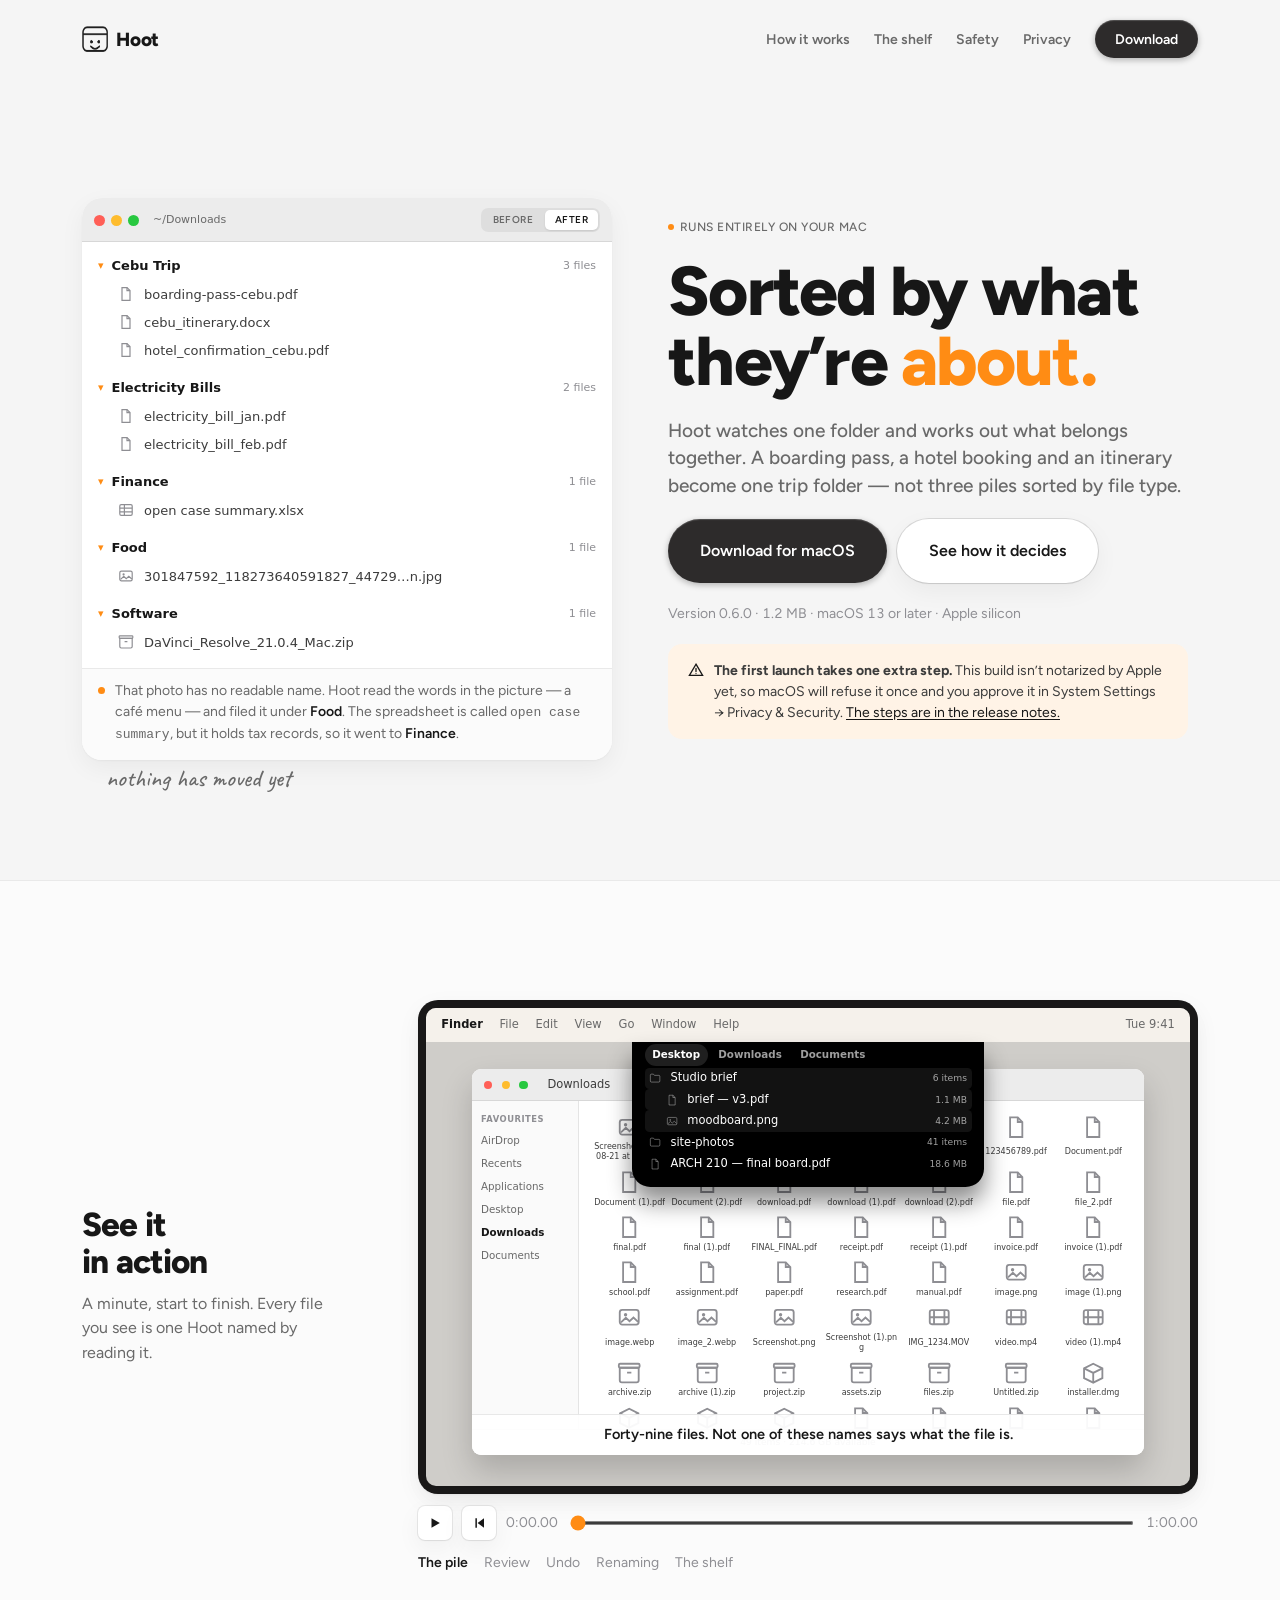
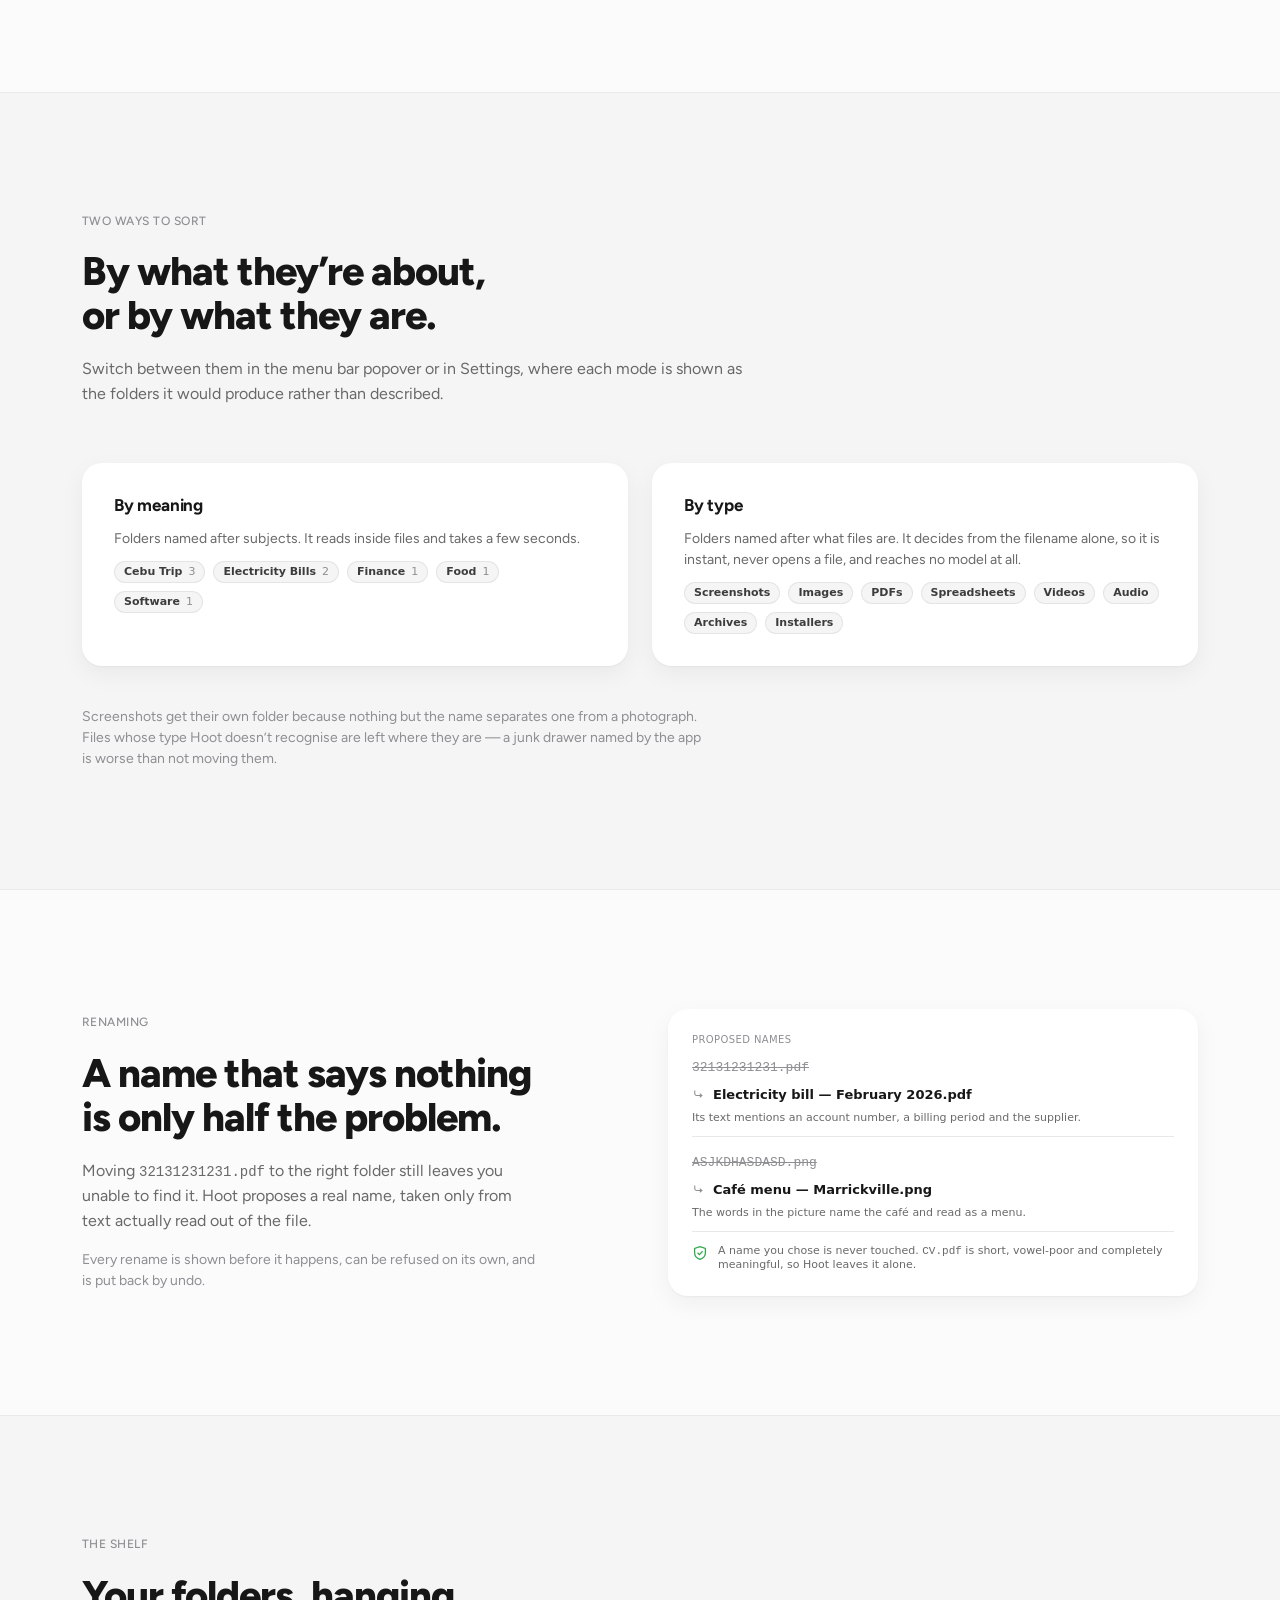
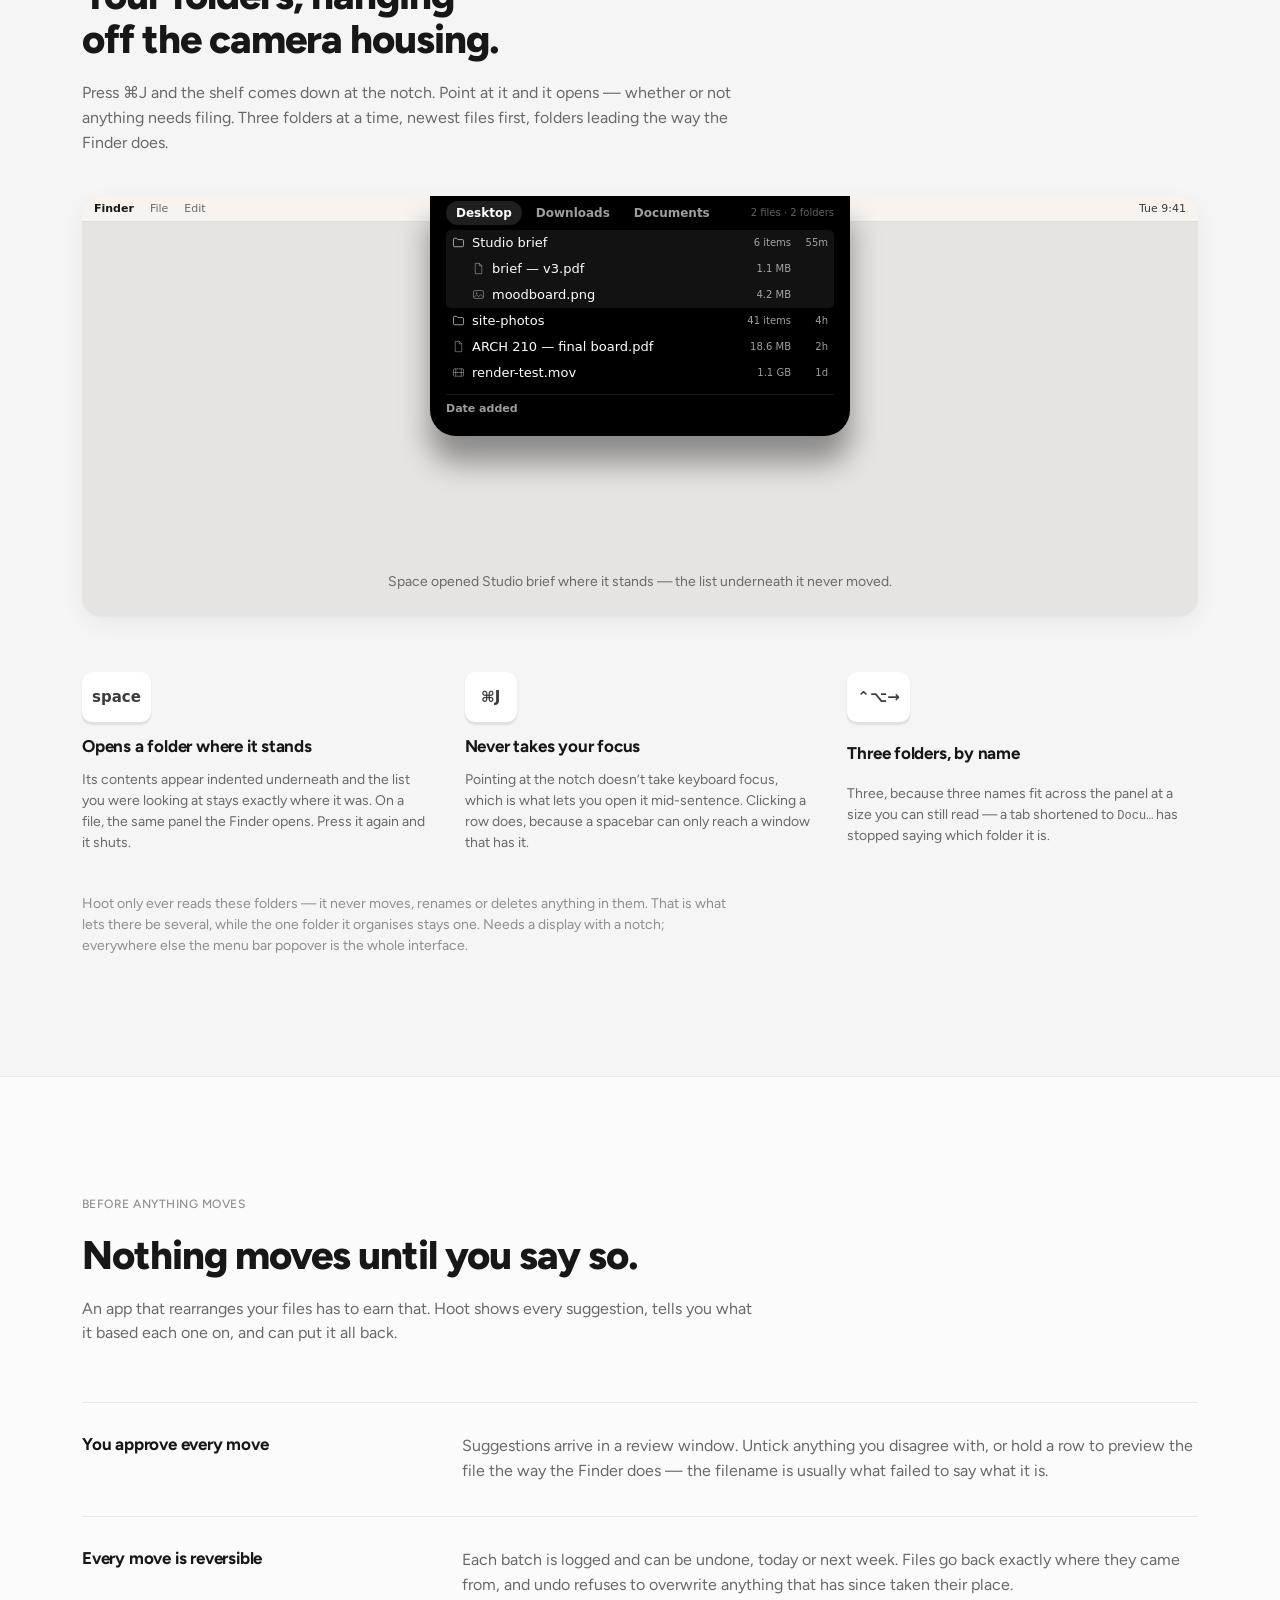
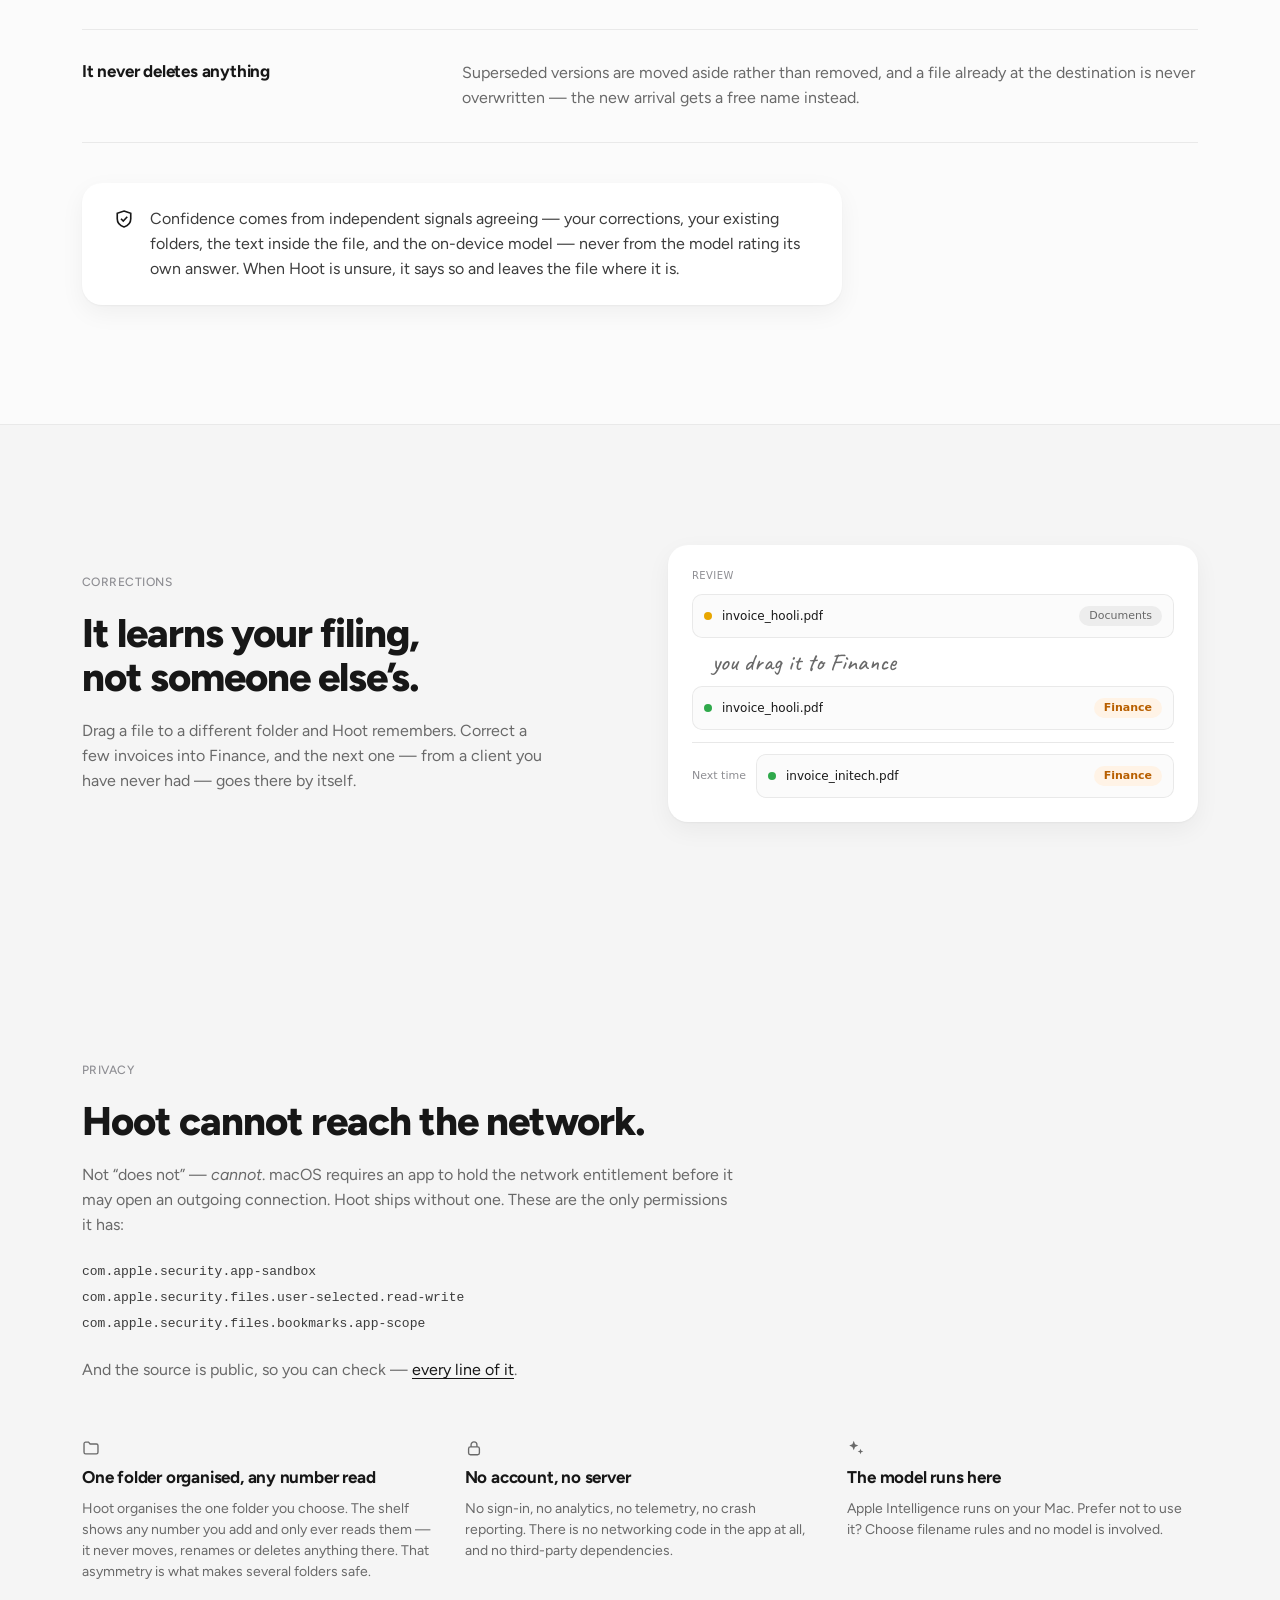
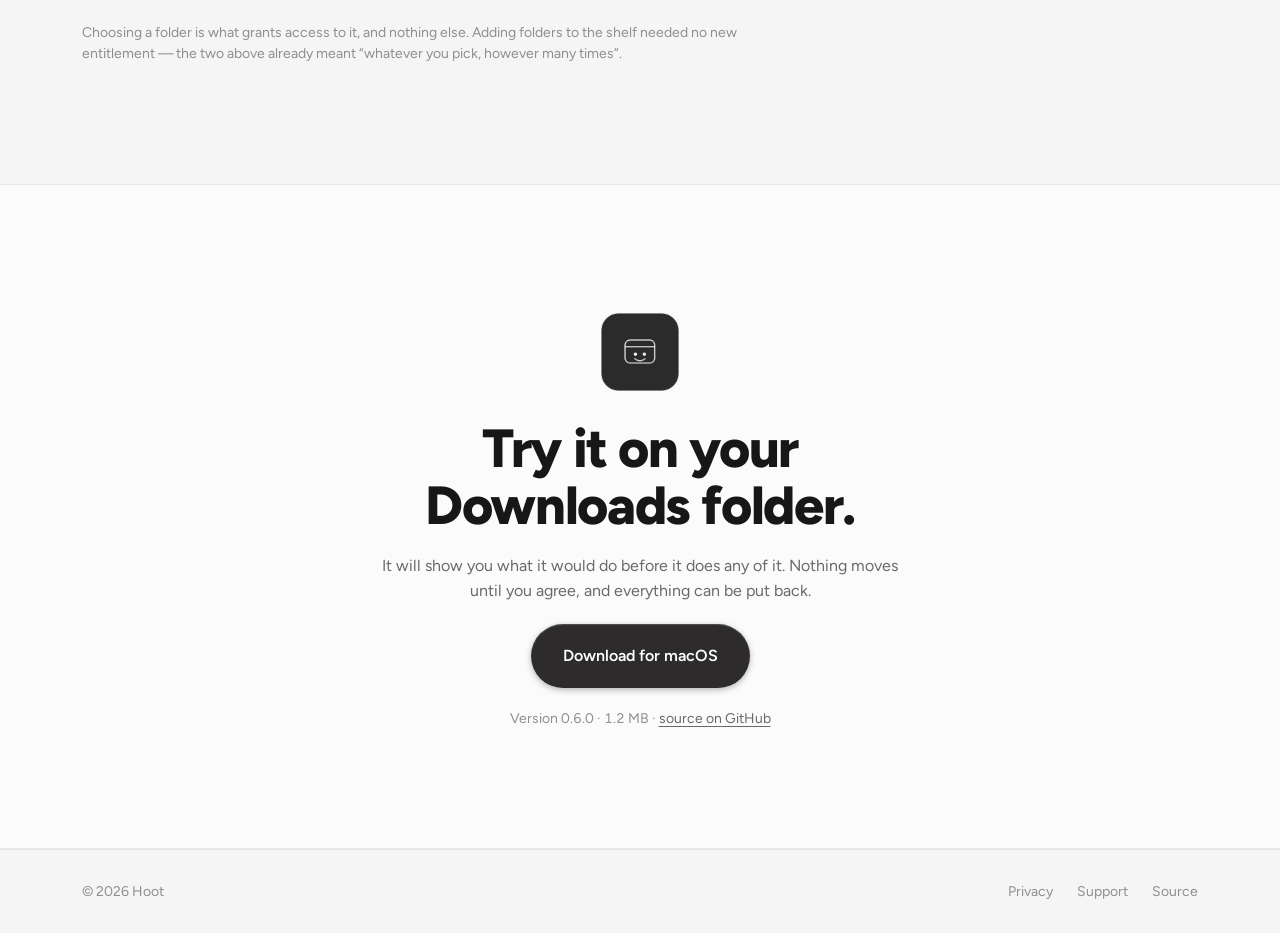
==== Website/public/index.html @ 294e31f8 "Build the minute rather than leaving a hole where it goes "See it in action" was the one section of " ====
<!DOCTYPE html>
<html lang="en">
<head>
<meta charset="utf-8">
<meta name="viewport" content="width=device-width, initial-scale=1">
<title>Hoot — files sorted by what they're about</title>
<meta name="description" content="Hoot watches one folder on your Mac and works out what files are about, then proposes where they belong. Nothing moves until you approve it. Runs entirely on your Mac and cannot reach the network.">
<meta name="color-scheme" content="light">
<link rel="icon" href="assets/AppIcon-256.png">
<link rel="preconnect" href="https://fonts.googleapis.com">
<link rel="preconnect" href="https://fonts.gstatic.com" crossorigin>
<link rel="stylesheet" href="https://fonts.googleapis.com/css2?family=Figtree:ital,wght@0,300..900;1,300..900&family=Caveat:wght@400..700&display=swap">
<link rel="stylesheet" href="styles.css">
</head>
<body>

<!-- Glyphs, once. The app draws these as SF Symbols; here they are the same
     shapes as paths, so the page still needs nothing from the network but its
     typefaces. -->
<svg width="0" height="0" style="position:absolute" aria-hidden="true" focusable="false"><defs>
  <symbol id="i-doc" viewBox="0 0 16 16"><path fill="none" stroke="currentColor" stroke-width="1.2" d="M4 1.6h5l3 3v9.8H4z"/><path fill="none" stroke="currentColor" stroke-width="1.2" d="M9 1.6v3h3"/></symbol>
  <symbol id="i-photo" viewBox="0 0 16 16"><rect x="1.8" y="3.2" width="12.4" height="9.6" rx="1.6" fill="none" stroke="currentColor" stroke-width="1.2"/><circle cx="5.6" cy="6.4" r="1.1" fill="currentColor"/><path fill="none" stroke="currentColor" stroke-width="1.2" d="m2.6 11.4 3.2-3 2.4 2.2 2.6-2.4 3 2.8"/></symbol>
  <symbol id="i-folder" viewBox="0 0 16 16"><path fill="none" stroke="currentColor" stroke-width="1.2" d="M1.8 4.2a1.4 1.4 0 0 1 1.4-1.4h2.6l1.4 1.6h5.6a1.4 1.4 0 0 1 1.4 1.4v6a1.4 1.4 0 0 1-1.4 1.4H3.2a1.4 1.4 0 0 1-1.4-1.4z"/></symbol>
  <symbol id="i-film" viewBox="0 0 16 16"><rect x="1.8" y="3.4" width="12.4" height="9.2" rx="1.4" fill="none" stroke="currentColor" stroke-width="1.2"/><path fill="none" stroke="currentColor" stroke-width="1.2" d="M4.6 3.4v9.2M11.4 3.4v9.2M1.8 8h12.4"/></symbol>
  <symbol id="i-archive" viewBox="0 0 16 16"><path fill="none" stroke="currentColor" stroke-width="1.2" d="M1.8 4.4h12.4v8.2a1.4 1.4 0 0 1-1.4 1.4H3.2a1.4 1.4 0 0 1-1.4-1.4z"/><rect x="1.2" y="1.8" width="13.6" height="2.6" rx=".8" fill="none" stroke="currentColor" stroke-width="1.2"/><path fill="none" stroke="currentColor" stroke-width="1.2" d="M6.6 7.6h2.8"/></symbol>
  <symbol id="i-box" viewBox="0 0 16 16"><path fill="none" stroke="currentColor" stroke-width="1.2" d="m8 1.8 6 3v6.4l-6 3-6-3V4.8z"/><path fill="none" stroke="currentColor" stroke-width="1.2" d="M2 4.8l6 3 6-3M8 7.8v6.4"/></symbol>
  <symbol id="i-sheet" viewBox="0 0 16 16"><rect x="1.8" y="2.6" width="12.4" height="10.8" rx="1.4" fill="none" stroke="currentColor" stroke-width="1.2"/><path fill="none" stroke="currentColor" stroke-width="1.2" d="M1.8 6.2h12.4M1.8 9.8h12.4M6.4 2.6v10.8"/></symbol>
  <symbol id="i-sparkles" viewBox="0 0 16 16"><path fill="currentColor" d="m6 1.6 1.1 3L10 5.8 7.1 7 6 10 4.8 7 2 5.8 4.8 4.6zM12 8.6l.7 1.8 1.8.7-1.8.7-.7 1.8-.7-1.8-1.8-.7 1.8-.7z"/></symbol>
  <symbol id="i-lock" viewBox="0 0 16 16"><rect x="3.2" y="7" width="9.6" height="7" rx="1.6" fill="none" stroke="currentColor" stroke-width="1.2"/><path fill="none" stroke="currentColor" stroke-width="1.2" d="M5.4 7V5.2a2.6 2.6 0 0 1 5.2 0V7"/></symbol>
  <symbol id="i-shield" viewBox="0 0 16 16"><path fill="none" stroke="currentColor" stroke-width="1.3" d="M8 1.6 13.4 3.4v4.4c0 3.2-2.2 5.6-5.4 6.6-3.2-1-5.4-3.4-5.4-6.6V3.4z"/><path fill="none" stroke="currentColor" stroke-width="1.3" d="m5.6 7.8 1.8 1.8 3.2-3.4"/></symbol>
  <symbol id="i-warn" viewBox="0 0 16 16"><path fill="none" stroke="currentColor" stroke-width="1.3" d="M8 2.2 14.6 13.4H1.4z"/><path fill="none" stroke="currentColor" stroke-width="1.3" stroke-linecap="round" d="M8 6.4v3.2M8 11.6h.01"/></symbol>
  <symbol id="i-turn" viewBox="0 0 16 16"><path fill="none" stroke="currentColor" stroke-width="1.3" d="M3.4 3v4.2a2 2 0 0 0 2 2h6.4"/><path fill="none" stroke="currentColor" stroke-width="1.3" d="m9.6 7 2.6 2.2-2.6 2.2"/></symbol>
</defs></svg>

<header class="nav wrap">
  <a class="wordmark" href="#top" aria-label="Hoot, home">
    <img src="assets/HootMark-Black.png" alt="" width="26" height="26">
    <span>Hoot</span>
  </a>
  <nav class="nav-links">
    <a href="#how">How it works</a>
    <a href="#notch">The shelf</a>
    <a href="#safety">Safety</a>
    <a href="#privacy">Privacy</a>
    <a class="pill pill-sm" href="https://github.com/codeficklefish/Hoot/releases/latest/download/Hoot.dmg">Download</a>
  </nav>
</header>

<main id="top">

  <!-- ---------- hero ---------- -->
  <section>
    <div class="wrap hero">
      <figure class="demo">
        <div class="demo-frame">
          <div class="demo-bar">
            <div class="lights" aria-hidden="true"><i></i><i></i><i></i></div>
            <span class="demo-path">~/Downloads</span>
            <div class="seg" role="group" aria-label="Before or after Hoot">
              <button type="button" data-view="before" aria-pressed="false">Before</button>
              <button type="button" data-view="after" aria-pressed="true">After</button>
            </div>
          </div>

          <div class="listing" id="listing" data-view="after">
            <div class="state-after">
              <div class="group">
                <div class="group-head"><span class="tri" aria-hidden="true">▾</span><span class="gname">Cebu Trip</span><span class="count">3 files</span></div>
                <div class="row"><span class="kind"><svg><use href="#i-doc"></use></svg></span><span class="fname">boarding-pass-cebu.pdf</span></div>
                <div class="row"><span class="kind"><svg><use href="#i-doc"></use></svg></span><span class="fname">cebu_itinerary.docx</span></div>
                <div class="row"><span class="kind"><svg><use href="#i-doc"></use></svg></span><span class="fname">hotel_confirmation_cebu.pdf</span></div>
              </div>
              <div class="group">
                <div class="group-head"><span class="tri" aria-hidden="true">▾</span><span class="gname">Electricity Bills</span><span class="count">2 files</span></div>
                <div class="row"><span class="kind"><svg><use href="#i-doc"></use></svg></span><span class="fname">electricity_bill_jan.pdf</span></div>
                <div class="row"><span class="kind"><svg><use href="#i-doc"></use></svg></span><span class="fname">electricity_bill_feb.pdf</span></div>
              </div>
              <div class="group">
                <div class="group-head"><span class="tri" aria-hidden="true">▾</span><span class="gname">Finance</span><span class="count">1 file</span></div>
                <div class="row"><span class="kind"><svg><use href="#i-sheet"></use></svg></span><span class="fname">open case summary.xlsx</span></div>
              </div>
              <div class="group">
                <div class="group-head"><span class="tri" aria-hidden="true">▾</span><span class="gname">Food</span><span class="count">1 file</span></div>
                <div class="row"><span class="kind"><svg><use href="#i-photo"></use></svg></span><span class="fname">301847592_118273640591827_44729…n.jpg</span></div>
              </div>
              <div class="group">
                <div class="group-head"><span class="tri" aria-hidden="true">▾</span><span class="gname">Software</span><span class="count">1 file</span></div>
                <div class="row"><span class="kind"><svg><use href="#i-archive"></use></svg></span><span class="fname">DaVinci_Resolve_21.0.4_Mac.zip</span></div>
              </div>
            </div>

            <div class="state-before">
              <div class="row"><span class="kind"><svg><use href="#i-doc"></use></svg></span><span class="fname">boarding-pass-cebu.pdf</span><span class="when">2m</span></div>
              <div class="row"><span class="kind"><svg><use href="#i-doc"></use></svg></span><span class="fname">electricity_bill_feb.pdf</span><span class="when">14m</span></div>
              <div class="row"><span class="kind"><svg><use href="#i-photo"></use></svg></span><span class="fname">301847592_118273640591827_44729…n.jpg</span><span class="when">1h</span></div>
              <div class="row"><span class="kind"><svg><use href="#i-doc"></use></svg></span><span class="fname">cebu_itinerary.docx</span><span class="when">3h</span></div>
              <div class="row"><span class="kind"><svg><use href="#i-sheet"></use></svg></span><span class="fname">open case summary.xlsx</span><span class="when">Yesterday</span></div>
              <div class="row"><span class="kind"><svg><use href="#i-archive"></use></svg></span><span class="fname">DaVinci_Resolve_21.0.4_Mac.zip</span><span class="when">Yesterday</span></div>
              <div class="row"><span class="kind"><svg><use href="#i-doc"></use></svg></span><span class="fname">hotel_confirmation_cebu.pdf</span><span class="when">Mon</span></div>
              <div class="row"><span class="kind"><svg><use href="#i-doc"></use></svg></span><span class="fname">electricity_bill_jan.pdf</span><span class="when">Mon</span></div>
            </div>
          </div>

          <div class="demo-note">
            <p>That photo has no readable name. Hoot read the words in the picture — a café menu — and filed it under <strong>Food</strong>. The spreadsheet is called <code>open case summary</code>, but it holds tax records, so it went to <strong>Finance</strong>.</p>
          </div>
        </div>
        <figcaption class="annotation" aria-hidden="true">nothing has moved yet</figcaption>
      </figure>

      <div class="hero-copy">
        <span class="status-dot">Runs entirely on your Mac</span>
        <h1>Sorted by what<br>they’re <em>about.</em></h1>
        <p class="lede">Hoot watches one folder and works out what belongs together. A boarding pass, a hotel booking and an itinerary become one trip folder — not three piles sorted by file type.</p>
        <div class="cta-row">
          <a class="pill pill-lg" href="https://github.com/codeficklefish/Hoot/releases/latest/download/Hoot.dmg">Download for macOS</a>
          <a class="pill pill-lg pill-secondary" href="#how">See how it decides</a>
        </div>
        <!-- One place for the version. It is written by hand and has to be
             changed when a release is cut; the download links resolve to
             whatever is latest and cannot rot. -->
        <span class="meta">Version 0.6.0 · 1.2 MB · macOS 13 or later · Apple silicon</span>
        <div class="notice">
          <svg width="16" height="16" aria-hidden="true"><use href="#i-warn"></use></svg>
          <p><strong>The first launch takes one extra step.</strong> This build isn’t notarized by Apple yet, so macOS will refuse it once and you approve it in System Settings → Privacy &amp; Security. <a href="https://github.com/codeficklefish/Hoot/releases/latest">The steps are in the release notes.</a></p>
        </div>
      </div>
    </div>
  </section>


  <!-- ---------- see it in action ---------- -->
  <section class="band" id="demo">
    <div class="wrap demo-split">
      <div class="demo-intro">
        <h2>See it<br>in action</h2>
        <p>A minute, start to finish. Every file you see is one Hoot named by reading it.</p>
      </div>

      <figure class="player">
        <div class="bezel">
          <div class="screen stage" id="stage" data-scene="pile">
            <div class="mb"><b>Finder</b><span>File</span><span>Edit</span><span>View</span><span>Go</span><span>Window</span><span>Help</span><span class="clock">Tue 9:41</span></div>

            <div class="win" id="win">
              <div class="win-bar"><i></i><i></i><i></i><span id="win-title">Downloads</span></div>
              <div class="win-body">
                <div class="sidebar">
                  <b>Favourites</b><span>AirDrop</span><span>Recents</span><span>Applications</span>
                  <span>Desktop</span><span class="on">Downloads</span><span>Documents</span>
                </div>
                <div class="pane">
                  <div class="scene" data-scene="pile">
                    <div class="pile">
            <figure><svg aria-hidden="true"><use href="#i-photo"></use></svg><figcaption>Screenshot 2026-08-21 at 11.43.02.png</figcaption></figure>
            <figure><svg aria-hidden="true"><use href="#i-photo"></use></svg><figcaption>Screenshot 2026-08-29 at 2.17.44.png</figcaption></figure>
            <figure><svg aria-hidden="true"><use href="#i-photo"></use></svg><figcaption>IMG_8392.png</figcaption></figure>
            <figure><svg aria-hidden="true"><use href="#i-photo"></use></svg><figcaption>IMG_8401.jpg</figcaption></figure>
            <figure><svg aria-hidden="true"><use href="#i-doc"></use></svg><figcaption>123123123.pdf</figcaption></figure>
            <figure><svg aria-hidden="true"><use href="#i-doc"></use></svg><figcaption>123456789.pdf</figcaption></figure>
            <figure><svg aria-hidden="true"><use href="#i-doc"></use></svg><figcaption>Document.pdf</figcaption></figure>
            <figure><svg aria-hidden="true"><use href="#i-doc"></use></svg><figcaption>Document (1).pdf</figcaption></figure>
            <figure><svg aria-hidden="true"><use href="#i-doc"></use></svg><figcaption>Document (2).pdf</figcaption></figure>
            <figure><svg aria-hidden="true"><use href="#i-doc"></use></svg><figcaption>download.pdf</figcaption></figure>
            <figure><svg aria-hidden="true"><use href="#i-doc"></use></svg><figcaption>download (1).pdf</figcaption></figure>
            <figure><svg aria-hidden="true"><use href="#i-doc"></use></svg><figcaption>download (2).pdf</figcaption></figure>
            <figure><svg aria-hidden="true"><use href="#i-doc"></use></svg><figcaption>file.pdf</figcaption></figure>
            <figure><svg aria-hidden="true"><use href="#i-doc"></use></svg><figcaption>file_2.pdf</figcaption></figure>
            <figure><svg aria-hidden="true"><use href="#i-doc"></use></svg><figcaption>final.pdf</figcaption></figure>
            <figure><svg aria-hidden="true"><use href="#i-doc"></use></svg><figcaption>final (1).pdf</figcaption></figure>
            <figure><svg aria-hidden="true"><use href="#i-doc"></use></svg><figcaption>FINAL_FINAL.pdf</figcaption></figure>
            <figure><svg aria-hidden="true"><use href="#i-doc"></use></svg><figcaption>receipt.pdf</figcaption></figure>
            <figure><svg aria-hidden="true"><use href="#i-doc"></use></svg><figcaption>receipt (1).pdf</figcaption></figure>
            <figure><svg aria-hidden="true"><use href="#i-doc"></use></svg><figcaption>invoice.pdf</figcaption></figure>
            <figure><svg aria-hidden="true"><use href="#i-doc"></use></svg><figcaption>invoice (1).pdf</figcaption></figure>
            <figure><svg aria-hidden="true"><use href="#i-doc"></use></svg><figcaption>school.pdf</figcaption></figure>
            <figure><svg aria-hidden="true"><use href="#i-doc"></use></svg><figcaption>assignment.pdf</figcaption></figure>
            <figure><svg aria-hidden="true"><use href="#i-doc"></use></svg><figcaption>paper.pdf</figcaption></figure>
            <figure><svg aria-hidden="true"><use href="#i-doc"></use></svg><figcaption>research.pdf</figcaption></figure>
            <figure><svg aria-hidden="true"><use href="#i-doc"></use></svg><figcaption>manual.pdf</figcaption></figure>
            <figure><svg aria-hidden="true"><use href="#i-photo"></use></svg><figcaption>image.png</figcaption></figure>
            <figure><svg aria-hidden="true"><use href="#i-photo"></use></svg><figcaption>image (1).png</figcaption></figure>
            <figure><svg aria-hidden="true"><use href="#i-photo"></use></svg><figcaption>image.webp</figcaption></figure>
            <figure><svg aria-hidden="true"><use href="#i-photo"></use></svg><figcaption>image_2.webp</figcaption></figure>
            <figure><svg aria-hidden="true"><use href="#i-photo"></use></svg><figcaption>Screenshot.png</figcaption></figure>
            <figure><svg aria-hidden="true"><use href="#i-photo"></use></svg><figcaption>Screenshot (1).png</figcaption></figure>
            <figure><svg aria-hidden="true"><use href="#i-film"></use></svg><figcaption>IMG_1234.MOV</figcaption></figure>
            <figure><svg aria-hidden="true"><use href="#i-film"></use></svg><figcaption>video.mp4</figcaption></figure>
            <figure><svg aria-hidden="true"><use href="#i-film"></use></svg><figcaption>video (1).mp4</figcaption></figure>
            <figure><svg aria-hidden="true"><use href="#i-archive"></use></svg><figcaption>archive.zip</figcaption></figure>
            <figure><svg aria-hidden="true"><use href="#i-archive"></use></svg><figcaption>archive (1).zip</figcaption></figure>
            <figure><svg aria-hidden="true"><use href="#i-archive"></use></svg><figcaption>project.zip</figcaption></figure>
            <figure><svg aria-hidden="true"><use href="#i-archive"></use></svg><figcaption>assets.zip</figcaption></figure>
            <figure><svg aria-hidden="true"><use href="#i-archive"></use></svg><figcaption>files.zip</figcaption></figure>
            <figure><svg aria-hidden="true"><use href="#i-archive"></use></svg><figcaption>Untitled.zip</figcaption></figure>
            <figure><svg aria-hidden="true"><use href="#i-box"></use></svg><figcaption>installer.dmg</figcaption></figure>
            <figure><svg aria-hidden="true"><use href="#i-box"></use></svg><figcaption>setup.dmg</figcaption></figure>
            <figure><svg aria-hidden="true"><use href="#i-box"></use></svg><figcaption>app.dmg</figcaption></figure>
            <figure><svg aria-hidden="true"><use href="#i-box"></use></svg><figcaption>something.pkg</figcaption></figure>
            <figure><svg aria-hidden="true"><use href="#i-doc"></use></svg><figcaption>Untitled.pdf</figcaption></figure>
            <figure><svg aria-hidden="true"><use href="#i-doc"></use></svg><figcaption>Untitled (1).pdf</figcaption></figure>
            <figure><svg aria-hidden="true"><use href="#i-doc"></use></svg><figcaption>New Document.pdf</figcaption></figure>
            <figure><svg aria-hidden="true"><use href="#i-doc"></use></svg><figcaption>Copy of Document.pdf</figcaption></figure>
                    </div>
                  </div>

                  <div class="scene" data-scene="review">
                    <div class="mini">
                      <div class="mv"><span class="dot" style="background:var(--green-500)"></span><span>boarding-pass-cebu.pdf</span><span class="to">Cebu Trip</span></div>
                      <div class="mv"><span class="dot" style="background:var(--green-500)"></span><span>hotel_confirmation_cebu.pdf</span><span class="to">Cebu Trip</span></div>
                      <div class="mv"><span class="dot" style="background:var(--green-500)"></span><span>open case summary.xlsx</span><span class="to">Finance</span></div>
                      <div class="mv"><span class="dot" style="background:var(--yellow-500)"></span><span>FINAL_FINAL.pdf</span><span class="to grey">stays where it is</span></div>
                      <div class="mv"><span class="dot" style="background:var(--green-500)"></span><span>123456789.pdf</span><span class="to">Electricity Bills</span></div>
                    </div>
                  </div>

                  <div class="scene" data-scene="undo">
                    <div class="mini">
                      <div class="g"><svg aria-hidden="true"><use href="#i-folder"></use></svg>Cebu Trip<em>3 files</em></div>
                      <div class="f"><svg aria-hidden="true"><use href="#i-doc"></use></svg>boarding-pass-cebu.pdf</div>
                      <div class="f"><svg aria-hidden="true"><use href="#i-doc"></use></svg>hotel_confirmation_cebu.pdf</div>
                      <div class="g"><svg aria-hidden="true"><use href="#i-folder"></use></svg>Electricity Bills<em>2 files</em></div>
                      <div class="f"><svg aria-hidden="true"><use href="#i-doc"></use></svg>123456789.pdf</div>
                      <div class="g"><svg aria-hidden="true"><use href="#i-folder"></use></svg>Finance<em>1 file</em></div>
                      <div class="f"><svg aria-hidden="true"><use href="#i-sheet"></use></svg>open case summary.xlsx</div>
                    </div>
                  </div>

                  <div class="scene" data-scene="rename">
                    <div class="mini">
                      <div><span class="old">123456789.pdf</span></div>
                      <div><span class="new">Electricity bill — February 2026.pdf</span></div>
                      <div style="color:var(--ink-3)">Its text mentions an account number, a billing period and the supplier.</div>
                      <div style="height:1.2cqw"></div>
                      <div><span class="old">IMG_8392.png</span></div>
                      <div><span class="new">Café menu — Marrickville.png</span></div>
                      <div style="color:var(--ink-3)">The words in the picture name the café and read as a menu.</div>
                    </div>
                  </div>

                  <div class="scene" data-scene="shelf"></div>
                </div>
              </div>
              <p class="cap" id="cap">Nothing moves until you say so. Unsure files stay where they are.</p>
              <div class="win-foot" id="win-foot">49 items · 214.6 GB available</div>
            </div>

            <div class="desk" id="desk" hidden>
              <div class="np">
                <div class="tabs"><span class="on">Desktop</span><span>Downloads</span><span>Documents</span></div>
                <div class="r grp"><svg aria-hidden="true"><use href="#i-folder"></use></svg><b>Studio brief</b><em>6 items</em></div>
                <div class="r grp kid"><svg aria-hidden="true"><use href="#i-doc"></use></svg><b>brief — v3.pdf</b><em>1.1 MB</em></div>
                <div class="r grp kid"><svg aria-hidden="true"><use href="#i-photo"></use></svg><b>moodboard.png</b><em>4.2 MB</em></div>
                <div class="r"><svg aria-hidden="true"><use href="#i-folder"></use></svg><b>site-photos</b><em>41 items</em></div>
                <div class="r"><svg aria-hidden="true"><use href="#i-doc"></use></svg><b>ARCH 210 — final board.pdf</b><em>18.6 MB</em></div>
              </div>
            </div>
          </div>
        </div>

        <div class="controls">
          <button type="button" id="play" aria-label="Play"><svg width="14" height="14" viewBox="0 0 14 14" aria-hidden="true"><path id="play-glyph" fill="currentColor" d="M3.5 2.2 11.8 7l-8.3 4.8z"/></svg></button>
          <button type="button" id="restart" aria-label="Start again"><svg width="14" height="14" viewBox="0 0 14 14" aria-hidden="true"><path fill="currentColor" d="M3.4 2.2h1.5v9.6H3.4zM12 2.2 5.6 7 12 11.8z"/></svg></button>
          <span class="t" id="elapsed">0:00.00</span>
          <input type="range" id="seek" min="0" max="60" step="0.05" value="0" aria-label="Seek">
          <span class="t">1:00.00</span>
        </div>

        <figcaption class="chapters" id="chapters"></figcaption>
      </figure>
    </div>
  </section>

  <!-- ---------- two ways to sort ---------- -->
  <section id="how">
    <div class="wrap">
      <span class="eyebrow">Two ways to sort</span>
      <h2 style="font: var(--text-display-3); font-size: clamp(30px, 3.4vw, 40px); max-width: 720px;">By what they’re about, or by what they are.</h2>
      <p class="lede" style="margin-block: var(--space-8) var(--space-12); max-width: 680px;">Switch between them in the menu bar popover or in Settings, where each mode is shown as the folders it would produce rather than described.</p>

      <div class="cards">
        <div class="card">
          <h3>By meaning</h3>
          <p>Folders named after subjects. It reads inside files and takes a few seconds.</p>
          <div class="chips">
            <span class="chip"><b>Cebu Trip</b><span class="n">3</span></span>
            <span class="chip"><b>Electricity Bills</b><span class="n">2</span></span>
            <span class="chip"><b>Finance</b><span class="n">1</span></span>
            <span class="chip"><b>Food</b><span class="n">1</span></span>
            <span class="chip"><b>Software</b><span class="n">1</span></span>
          </div>
        </div>
        <div class="card">
          <h3>By type</h3>
          <p>Folders named after what files are. It decides from the filename alone, so it is instant, never opens a file, and reaches no model at all.</p>
          <div class="chips">
            <span class="chip"><b>Screenshots</b></span><span class="chip"><b>Images</b></span>
            <span class="chip"><b>PDFs</b></span><span class="chip"><b>Spreadsheets</b></span>
            <span class="chip"><b>Videos</b></span><span class="chip"><b>Audio</b></span>
            <span class="chip"><b>Archives</b></span><span class="chip"><b>Installers</b></span>
          </div>
        </div>
      </div>

      <p class="aside-note" style="max-width: 620px;">Screenshots get their own folder because nothing but the name separates one from a photograph. Files whose type Hoot doesn’t recognise are left where they are — a junk drawer named by the app is worse than not moving them.</p>
    </div>
  </section>

  <!-- ---------- renaming ---------- -->
  <section class="band">
    <div class="wrap split">
      <div style="max-width: 460px;">
        <span class="eyebrow">Renaming</span>
        <h2 style="font: var(--text-display-3); font-size: clamp(30px, 3.4vw, 40px);">A name that says nothing is only half the problem.</h2>
        <p class="lede" style="margin-block: var(--space-8) var(--space-7);">Moving <code style="font-family: var(--font-mono); font-size: 14px;">32131231231.pdf</code> to the right folder still leaves you unable to find it. Hoot proposes a real name, taken only from text actually read out of the file.</p>
        <p style="font: var(--text-small); color: var(--text-tertiary);">Every rename is shown before it happens, can be refused on its own, and is put back by undo.</p>
      </div>

      <div class="review">
        <span class="review-label">Proposed names</span>
        <div class="renames">
          <div class="rename">
            <span class="from">32131231231.pdf</span>
            <div class="to-row">
              <svg width="13" height="13" aria-hidden="true"><use href="#i-turn"></use></svg>
              <span class="to">Electricity bill — February 2026.pdf</span>
            </div>
            <span class="why">Its text mentions an account number, a billing period and the supplier.</span>
          </div>
          <div class="rename">
            <span class="from">ASJKDHASDASD.png</span>
            <div class="to-row">
              <svg width="13" height="13" aria-hidden="true"><use href="#i-turn"></use></svg>
              <span class="to">Café menu — Marrickville.png</span>
            </div>
            <span class="why">The words in the picture name the café and read as a menu.</span>
          </div>
        </div>
        <div class="kept">
          <svg width="16" height="16" aria-hidden="true"><use href="#i-shield"></use></svg>
          <p>A name you chose is never touched. <code>CV.pdf</code> is short, vowel-poor and completely meaningful, so Hoot leaves it alone.</p>
        </div>
      </div>
    </div>
  </section>

  <!-- ---------- the shelf ---------- -->
  <section id="notch">
    <div class="wrap">
      <span class="eyebrow">The shelf</span>
      <h2 style="font: var(--text-display-3); font-size: clamp(30px, 3.4vw, 40px); max-width: 700px;">Your folders, hanging off the camera housing.</h2>
      <p class="lede" style="margin-block: var(--space-8) var(--space-11); max-width: 680px;">Press ⌘J and the shelf comes down at the notch. Point at it and it opens — whether or not anything needs filing. Three folders at a time, newest files first, folders leading the way the Finder does.</p>

      <div class="stage">
        <div class="menubar" aria-hidden="true">
          <b>Finder</b><span>File</span><span>Edit</span><span class="clock">Tue 9:41</span>
        </div>

        <div class="notch">
          <div class="notch-tabs" role="group" aria-label="Shelf folder">
            <button type="button" data-shelf="Desktop" aria-pressed="true">Desktop</button>
            <button type="button" data-shelf="Downloads" aria-pressed="false">Downloads</button>
            <button type="button" data-shelf="Documents" aria-pressed="false">Documents</button>
            <span class="count" id="shelf-count">3 files · 2 folders</span>
          </div>
          <div class="shelf" id="shelf"></div>
          <div class="notch-foot">
            <span class="sort">Date added</span>
            <span class="tidy" id="shelf-tidy" hidden>Tidy 4</span>
          </div>
        </div>

        <p class="stage-caption" id="shelf-caption">Space opened Studio brief where it stands — the list underneath it never moved.</p>
      </div>

      <div class="keys">
        <div>
          <span class="keycap">space</span>
          <h3>Opens a folder where it stands</h3>
          <p>Its contents appear indented underneath and the list you were looking at stays exactly where it was. On a file, the same panel the Finder opens. Press it again and it shuts.</p>
        </div>
        <div>
          <span class="keycap">⌘J</span>
          <h3>Never takes your focus</h3>
          <p>Pointing at the notch doesn’t take keyboard focus, which is what lets you open it mid-sentence. Clicking a row does, because a spacebar can only reach a window that has it.</p>
        </div>
        <div>
          <span class="keycap">⌃⌥→</span>
          <h3>Three folders, by name</h3>
          <p>Three, because three names fit across the panel at a size you can still read — a tab shortened to <code style="font-family: var(--font-mono); font-size: 12px;">Docu…</code> has stopped saying which folder it is.</p>
        </div>
      </div>

      <p class="aside-note">Hoot only ever reads these folders — it never moves, renames or deletes anything in them. That is what lets there be several, while the one folder it organises stays one. Needs a display with a notch; everywhere else the menu bar popover is the whole interface.</p>
    </div>
  </section>

  <!-- ---------- safety ---------- -->
  <section id="safety" class="band">
    <div class="wrap">
      <span class="eyebrow">Before anything moves</span>
      <h2 style="font: var(--text-display-3); font-size: clamp(30px, 3.4vw, 40px); max-width: 680px;">Nothing moves until you say so.</h2>
      <p class="lede" style="margin-block: var(--space-8) var(--space-12); max-width: 680px;">An app that rearranges your files has to earn that. Hoot shows every suggestion, tells you what it based each one on, and can put it all back.</p>

      <div class="promises">
        <div class="promise">
          <h3>You approve every move</h3>
          <p>Suggestions arrive in a review window. Untick anything you disagree with, or hold a row to preview the file the way the Finder does — the filename is usually what failed to say what it is.</p>
        </div>
        <div class="promise">
          <h3>Every move is reversible</h3>
          <p>Each batch is logged and can be undone, today or next week. Files go back exactly where they came from, and undo refuses to overwrite anything that has since taken their place.</p>
        </div>
        <div class="promise">
          <h3>It never deletes anything</h3>
          <p>Superseded versions are moved aside rather than removed, and a file already at the destination is never overwritten — the new arrival gets a free name instead.</p>
        </div>
      </div>

      <div class="aside">
        <svg width="20" height="20" aria-hidden="true"><use href="#i-shield"></use></svg>
        <p>Confidence comes from independent signals agreeing — your corrections, your existing folders, the text inside the file, and the on-device model — never from the model rating its own answer. When Hoot is unsure, it says so and leaves the file where it is.</p>
      </div>
    </div>
  </section>

  <!-- ---------- corrections ---------- -->
  <section>
    <div class="wrap split">
      <div style="max-width: 460px;">
        <span class="eyebrow">Corrections</span>
        <h2 style="font: var(--text-display-3); font-size: clamp(30px, 3.4vw, 40px);">It learns your filing, not someone else’s.</h2>
        <p class="lede" style="margin-top: var(--space-8);">Drag a file to a different folder and Hoot remembers. Correct a few invoices into Finance, and the next one — from a client you have never had — goes there by itself.</p>
      </div>

      <div class="review">
        <span class="review-label">Review</span>
        <div class="move-row"><span class="conf conf-low" aria-hidden="true"></span><span class="name">invoice_hooli.pdf</span><span class="dest">Documents</span></div>
        <p class="annotation" aria-hidden="true">you drag it to Finance</p>
        <div class="move-row"><span class="conf conf-high" aria-hidden="true"></span><span class="name">invoice_hooli.pdf</span><span class="dest is-final">Finance</span></div>
        <div class="next-time">
          <span>Next time</span>
          <div class="move-row"><span class="conf conf-high" aria-hidden="true"></span><span class="name">invoice_initech.pdf</span><span class="dest is-final">Finance</span></div>
        </div>
      </div>
    </div>
  </section>

  <!-- ---------- privacy ---------- -->
  <section id="privacy">
    <div class="wrap">
      <span class="eyebrow">Privacy</span>
      <h2 style="font: var(--text-display-3); font-size: clamp(30px, 3.4vw, 40px); max-width: 620px;">Hoot cannot reach the network.</h2>
      <p class="lede" style="margin-block: var(--space-8) var(--space-9); max-width: 680px;">Not “does not” — <em>cannot</em>. macOS requires an app to hold the network entitlement before it may open an outgoing connection. Hoot ships without one. These are the only permissions it has:</p>

      <ul class="entitlements">
        <li>com.apple.security.app-sandbox</li>
        <li>com.apple.security.files.user-selected.read-write</li>
        <li>com.apple.security.files.bookmarks.app-scope</li>
      </ul>
      <p class="lede" style="margin-bottom: var(--space-12);">And the source is public, so you can check — <a href="https://github.com/codeficklefish/Hoot" style="text-decoration: underline; text-underline-offset: 3px;">every line of it</a>.</p>

      <div class="claims">
        <div>
          <svg width="18" height="18" aria-hidden="true"><use href="#i-folder"></use></svg>
          <h3>One folder organised, any number read</h3>
          <p>Hoot organises the one folder you choose. The shelf shows any number you add and only ever reads them — it never moves, renames or deletes anything there. That asymmetry is what makes several folders safe.</p>
        </div>
        <div>
          <svg width="18" height="18" aria-hidden="true"><use href="#i-lock"></use></svg>
          <h3>No account, no server</h3>
          <p>No sign-in, no analytics, no telemetry, no crash reporting. There is no networking code in the app at all, and no third-party dependencies.</p>
        </div>
        <div>
          <svg width="18" height="18" aria-hidden="true"><use href="#i-sparkles"></use></svg>
          <h3>The model runs here</h3>
          <p>Apple Intelligence runs on your Mac. Prefer not to use it? Choose filename rules and no model is involved.</p>
        </div>
      </div>

      <p class="aside-note">Choosing a folder is what grants access to it, and nothing else. Adding folders to the shelf needed no new entitlement — the two above already meant “whatever you pick, however many times”.</p>
    </div>
  </section>

  <!-- ---------- close ---------- -->
  <section class="band">
    <div class="close">
      <img src="assets/AppIcon-256.png" alt="" width="96" height="96">
      <h2>Try it on your Downloads folder.</h2>
      <p>It will show you what it would do before it does any of it. Nothing moves until you agree, and everything can be put back.</p>
      <a class="pill pill-lg" href="https://github.com/codeficklefish/Hoot/releases/latest/download/Hoot.dmg">Download for macOS</a>
      <span class="meta">Version 0.6.0 · 1.2 MB · <a href="https://github.com/codeficklefish/Hoot" style="color: var(--ink-3); text-decoration: underline; text-underline-offset: 3px;">source on GitHub</a></span>
    </div>
  </section>

</main>

<footer>
  <div class="wrap foot">
    <span>© 2026 Hoot</span>
    <nav>
      <a href="#privacy">Privacy</a>
      <a href="https://github.com/codeficklefish/Hoot/issues">Support</a>
      <a href="https://github.com/codeficklefish/Hoot">Source</a>
    </nav>
  </div>
</footer>

<script src="app.js" defer></script>
</body>
</html>
---- Website/public/styles.css ----
/* Hoot landing page.
 *
 * The tokens below are the Hoot design system's own, copied verbatim from
 * _ds/hoot-design-system-bec63090/tokens/*.css rather than re-derived, so the
 * shipped page and the design project agree on every value. Comments that
 * explain where a value came from are the design system's.
 *
 * They are inlined rather than linked because the design system's stylesheets
 * are served inside the design canvas; this page has to stand on its own on a
 * static host with no build step.
 */

/* ---------- colours ----------
   Ink + charcoal sampled from AppIcon.icns. Orange sampled from the product
   site screenshots (rgb 255,140,20). Neutrals follow the macOS light greys. */
:root {
  --ink-1:#171717;   --ink-2:#3C3C3C;   --ink-3:#696969;
  --ink-4:#8E8E93;   --ink-5:#B4B4B8;
  --charcoal:#2D2B2B; --charcoal-deep:#1A1919;

  --paper-0:#FFFFFF; --paper-1:#FBFBFB; --paper-2:#F5F5F5;
  --paper-3:#EDEDED; --paper-4:#E3E3E3;

  --line-1:rgba(0,0,0,.07); --line-2:rgba(0,0,0,.12); --line-3:rgba(0,0,0,.20);

  --orange-50:#FFF3E6;  --orange-100:#FFE1C2; --orange-300:#FFB264;
  --orange-500:#FF8C14; --orange-600:#E67900; --orange-700:#B85F00;

  --green-500:#2FA94B; --yellow-500:#E8A600; --red-500:#D7372F; --blue-500:#0A6CFF;

  --mac-window:#ECECEC; --mac-separator:rgba(0,0,0,.09);

  /* The notch HUD — the one dark register in the system. The panel is true
     black so it reads as an extension of the display bezel, never as a
     dark-mode window. Copied from the design system's semantic.css. */
  --notch-surface:#000000;
  --notch-tile:rgba(255,255,255,.07);
  --notch-tile-hover:rgba(255,255,255,.12);
  --notch-hairline:rgba(255,255,255,.10);
  --notch-ink-1:#FFFFFF;
  --notch-ink-2:rgba(255,255,255,.62);
  --notch-ink-3:rgba(255,255,255,.38);
  --notch-radius:26px;

  /* semantic aliases — consume these, not the ramps above */
  --text-primary:var(--ink-1);   --text-secondary:var(--ink-3);
  --text-tertiary:var(--ink-4);  --text-link:var(--ink-1);
  --text-link-hover:var(--orange-600);
  --surface-page:var(--paper-2); --surface-card:var(--paper-0);
  --border-subtle:var(--line-1);
  --accent:var(--orange-500);    --accent-hover:var(--orange-600);

  /* type */
  --font-system:-apple-system,BlinkMacSystemFont,"SF Pro Text","SF Pro Display","Helvetica Neue",system-ui,sans-serif;
  --font-display:"Figtree",-apple-system,BlinkMacSystemFont,system-ui,sans-serif;
  --font-script:"Caveat",ui-rounded,cursive;
  --font-mono:ui-monospace,"SF Mono",SFMono-Regular,Menlo,monospace;

  --text-display-1:800 76px/1.02 var(--font-display);
  --text-display-2:800 56px/1.06 var(--font-display);
  --text-display-3:800 40px/1.1 var(--font-display);
  --text-heading:700 20px/1.25 var(--font-display);
  --text-subhead:500 19px/1.45 var(--font-display);
  --text-body:400 16px/1.55 var(--font-display);
  --text-small:400 14px/1.5 var(--font-display);
  --text-micro:500 12px/1.4 var(--font-display);
  --text-app-title:600 15px/20px var(--font-system);
  --text-app-headline:600 13px/16px var(--font-system);
  --text-app-body:400 13px/17px var(--font-system);
  --text-app-caption:400 11px/14px var(--font-system);
  --text-app-caption2:400 10px/13px var(--font-system);
  --tracking-display:-0.025em; --tracking-tight:-0.012em; --tracking-wide:0.04em;

  /* 4-pt ramp */
  --space-1:2px;  --space-2:4px;  --space-3:6px;  --space-4:8px;  --space-5:10px;
  --space-6:12px; --space-7:16px; --space-8:20px; --space-9:24px; --space-10:32px;
  --space-11:40px; --space-12:56px; --space-13:80px; --space-14:120px;
  --site-max:1180px; --site-gutter:32px;
  /* nav = 20px padding + 38px pill + 20px padding; stable at every width */
  --nav-h:78px;
  --row-height-app:28px;

  --radius-sm:5px; --radius-md:7px; --radius-lg:10px;
  --radius-xl:14px; --radius-2xl:20px; --radius-pill:999px;

  --shadow-card:0 1px 2px rgba(0,0,0,.04),0 8px 24px rgba(0,0,0,.05);
  --shadow-card-hover:0 2px 4px rgba(0,0,0,.05),0 14px 36px rgba(0,0,0,.08);
  --shadow-pill:0 1px 2px rgba(0,0,0,.08),0 6px 18px rgba(0,0,0,.10);
  --shadow-cta:0 1px 1px rgba(255,255,255,.18) inset,0 2px 6px rgba(0,0,0,.28);

  --ease-standard:cubic-bezier(.32,.72,0,1);
  --dur-fast:140ms; --dur-base:220ms; --press-scale:.97;
}

* { box-sizing: border-box; }

body {
  margin: 0;
  background: var(--surface-page);
  color: var(--text-primary);
  font: var(--text-body);
  font-family: var(--font-display);
  -webkit-font-smoothing: antialiased;
}

a { color: var(--text-link); text-decoration: none; }
a:hover { color: var(--text-link-hover); }
:focus-visible { outline: 2px solid var(--blue-500); outline-offset: 3px; border-radius: var(--radius-sm); }

h1, h2, h3 { margin: 0; letter-spacing: var(--tracking-display); color: var(--ink-1); text-wrap: balance; }
p { margin: 0; text-wrap: pretty; }

.wrap { max-width: var(--site-max); margin: 0 auto; padding-inline: var(--site-gutter); }
.eyebrow {
  display: block; font: var(--text-micro);
  letter-spacing: var(--tracking-wide); text-transform: uppercase;
  color: var(--ink-4); margin-bottom: var(--space-8);
}
.lede { font: var(--text-body); color: var(--text-secondary); }
.band { background: var(--paper-1); box-shadow: inset 0 1px 0 var(--border-subtle), inset 0 -1px 0 var(--border-subtle); }
section > .wrap { padding-block: var(--space-14); }

/* Sections pace themselves with padding rather than filling the viewport.
   An earlier build gave every section `min-height: 100svh` so one scene was on
   screen at a time. The design this page is now built from does not ask for
   that, and against its longer sections it opened gaps taller than the content
   — a heading alone on a screen, its paragraph on the next. */

/* ---------- nav ---------- */
.nav { display: flex; align-items: center; gap: var(--space-9); padding-block: var(--space-8); }
.wordmark { display: flex; align-items: center; gap: var(--space-4); }
.wordmark img { display: block; width: 26px; height: 26px; }
.wordmark span { font: 800 19px/1 var(--font-display); letter-spacing: var(--tracking-tight); }
.nav-links { display: flex; align-items: center; gap: var(--space-9); margin-left: auto; }
.nav-links a { font: var(--text-small); font-weight: 600; color: var(--ink-3); }
.nav-links a:hover { color: var(--ink-1); }
/* `.nav-links a` is (0,2,0) and `.pill` is (0,1,0), so the nav's grey wins over
   the pill's white however the rules are ordered — which put grey text on a
   charcoal pill. Match the specificity rather than reordering. */
.nav-links a.pill { color: #FFFFFF; }
.nav-links a.pill:hover { color: #FFFFFF; }
@media (max-width: 720px) { .nav-links a:not(.pill) { display: none; } }

/* ---------- pill buttons ---------- */
.pill {
  display: inline-flex; align-items: center; justify-content: center; gap: var(--space-5);
  font: var(--text-small); font-weight: 600;
  border: none; border-radius: var(--radius-pill); cursor: pointer;
  background: var(--charcoal); color: #FFFFFF;
  box-shadow: var(--shadow-cta);
  transition: transform var(--dur-fast) var(--ease-standard), background var(--dur-fast) var(--ease-standard);
}
.pill:hover { background: var(--charcoal-deep); color: #FFFFFF; }
.pill:active { transform: scale(var(--press-scale)); }
.pill-sm { height: 38px; padding-inline: var(--space-8); }
.pill-lg { height: 64px; padding-inline: var(--space-10); font-size: 16px; }
.pill-secondary {
  background: var(--paper-0); color: var(--ink-1);
  box-shadow: 0 0 0 1px var(--line-2), var(--shadow-card);
}
.pill-secondary:hover { background: var(--paper-0); color: var(--ink-1); box-shadow: 0 0 0 1px var(--line-3), var(--shadow-card-hover); }

/* ---------- hero ---------- */
.hero {
  display: grid; grid-template-columns: repeat(auto-fit, minmax(min(340px, 100%), 1fr));
  gap: var(--space-12); align-items: center;
  padding-block: var(--space-11) var(--space-14);
}
.hero-copy { display: grid; gap: var(--space-8); justify-items: start; max-width: 520px; }
.hero h1 { font: var(--text-display-1); font-size: clamp(44px, 5.4vw, 76px); }
.hero h1 em { font-style: normal; color: var(--orange-500); }
.hero .lede { font: var(--text-subhead); color: var(--text-secondary); }
.status-dot {
  display: inline-flex; align-items: center; gap: var(--space-3);
  font: var(--text-micro); letter-spacing: var(--tracking-wide);
  text-transform: uppercase; color: var(--ink-3);
}
.status-dot::before { content: ""; width: 6px; height: 6px; border-radius: var(--radius-pill); background: var(--accent); }
.cta-row { display: flex; flex-wrap: wrap; gap: var(--space-5); }
.meta { font: var(--text-small); color: var(--text-tertiary); font-variant-numeric: tabular-nums; }

.notice {
  display: flex; gap: var(--space-5);
  padding: var(--space-7) var(--space-8);
  background: var(--orange-50); border-radius: var(--radius-xl);
}
.notice svg { flex: 0 0 auto; margin-top: 2px; }
.notice p { font: var(--text-small); color: var(--ink-2); }
.notice a { text-decoration: underline; text-underline-offset: 2px; }

/* ---------- the Finder mock ----------
   The design's own hero object: a macOS window whose listing flips between the
   loose files and the folders Hoot proposes. Chrome colours are the real
   traffic lights and the system window grey from the design system. */
.demo { margin: 0; position: relative; }
.demo-frame {
  background: var(--surface-card); border-radius: var(--radius-2xl);
  box-shadow: var(--shadow-card); overflow: hidden;
  font-family: var(--font-system);
}
.demo-bar {
  display: flex; align-items: center; gap: var(--space-5);
  padding: var(--space-5) var(--space-6);
  background: var(--mac-window); box-shadow: inset 0 -1px 0 var(--mac-separator);
}
.lights { display: flex; gap: 6px; }
.lights i { width: 11px; height: 11px; border-radius: var(--radius-pill); display: block; }
.lights i:nth-child(1) { background: #FF5F57; }
.lights i:nth-child(2) { background: #FEBC2E; }
.lights i:nth-child(3) { background: #28C840; }
.demo-path { font: var(--text-app-caption); color: var(--ink-3); margin-left: var(--space-2); }

.seg { display: flex; gap: 2px; padding: 2px; margin-left: auto; background: rgba(0,0,0,.06); border-radius: var(--radius-md); }
.seg button {
  font: 600 10px/1 var(--font-display); letter-spacing: var(--tracking-wide);
  text-transform: uppercase; padding: 5px 10px;
  border: none; border-radius: var(--radius-sm); cursor: pointer;
  background: transparent; color: var(--ink-3);
  transition: background var(--dur-fast) var(--ease-standard);
}
.seg button[aria-pressed="true"] { background: var(--paper-0); color: var(--ink-1); box-shadow: 0 1px 2px rgba(0,0,0,.10); }

.listing { padding: var(--space-7) var(--space-7) var(--space-6); display: grid; gap: var(--space-7); min-height: 372px; align-content: start; }
.listing[data-view="after"] .state-before,
.listing[data-view="before"] .state-after { display: none; }
.state-after { display: grid; gap: var(--space-7); }
.state-before { display: grid; gap: 2px; }

.group-head {
  display: flex; align-items: center; gap: var(--space-4);
  font: 600 13px/16px var(--font-system); color: var(--ink-1);
  padding-bottom: var(--space-3);
}
.group-head .tri { color: var(--accent); font-size: 11px; }
.group-head .gname { min-width: 0; overflow: hidden; text-overflow: ellipsis; white-space: nowrap; }
.group-head .count { margin-left: auto; flex: 0 0 auto; padding-left: var(--space-4); font: var(--text-app-caption); color: var(--ink-4); font-variant-numeric: tabular-nums; }
.group .row { padding-left: var(--space-8); }

.row {
  display: flex; align-items: center; gap: var(--space-5);
  height: var(--row-height-app, 28px);
  padding-inline: var(--space-3); border-radius: var(--radius-sm);
}
.row:hover { background: rgba(0,0,0,.045); }
.kind { display: block; width: 16px; height: 16px; flex: 0 0 auto; color: var(--ink-4); }
.kind svg { display: block; width: 16px; height: 16px; }
.fname { flex: 1 1 auto; min-width: 0; font: 400 13px/17px var(--font-system); color: var(--ink-2); overflow: hidden; text-overflow: ellipsis; white-space: nowrap; }
.when { margin-left: auto; flex: 0 0 auto; font: var(--text-app-caption); color: var(--ink-4); font-variant-numeric: tabular-nums; }

.demo-note {
  display: flex; gap: var(--space-5);
  padding: var(--space-6) var(--space-7) var(--space-7);
  background: var(--paper-1); box-shadow: inset 0 1px 0 var(--border-subtle);
  font-family: var(--font-display);
}
.demo-note::before {
  content: ""; width: 7px; height: 7px; border-radius: var(--radius-pill);
  background: var(--accent); flex: 0 0 auto; margin-top: 7px;
}
.demo-note p { font: var(--text-small); color: var(--text-secondary); }
.demo-note strong { color: var(--text-primary); font-weight: 600; }
.demo-note code { font-family: var(--font-mono); font-size: 13px; }

/* Handwritten marker, as in the design system's annotation component. */
.annotation {
  font: 500 24px/1 var(--font-script);
  color: var(--ink-3);
  position: absolute; left: var(--space-9); bottom: -30px;
}

/* ---------- feature cards ---------- */
.cards { display: grid; grid-template-columns: repeat(auto-fit, minmax(min(272px, 100%), 1fr)); gap: var(--space-9); }
.card {
  background: var(--surface-card); border-radius: var(--radius-2xl);
  box-shadow: var(--shadow-card); padding: var(--space-10);
  display: grid; gap: var(--space-6); align-content: start;
  transition: box-shadow var(--dur-base) var(--ease-standard), transform var(--dur-base) var(--ease-standard);
}
.card:hover { box-shadow: var(--shadow-card-hover); transform: translateY(-2px); }
.card h3 { font: var(--text-heading); font-size: 17px; letter-spacing: var(--tracking-tight); }
.card p { font: var(--text-small); color: var(--text-secondary); }
.card svg { color: var(--ink-1); }

/* ---------- promises ---------- */
.promise {
  display: grid; grid-template-columns: repeat(auto-fit, minmax(min(260px, 100%), 1fr));
  gap: var(--space-9); padding-block: var(--space-10);
  box-shadow: inset 0 1px 0 var(--border-subtle);
}
.promises > .promise:last-child { box-shadow: inset 0 1px 0 var(--border-subtle), inset 0 -1px 0 var(--border-subtle); }
.promise h3 { font: var(--text-heading); font-size: 17px; letter-spacing: var(--tracking-tight); }
.promise p { grid-column: span 2; min-width: 0; font: var(--text-body); color: var(--text-secondary); }
@media (max-width: 640px) { .promise p { grid-column: auto; } }

.aside {
  margin-top: var(--space-11); max-width: 760px;
  display: flex; gap: var(--space-7);
  padding: var(--space-9) var(--space-10);
  background: var(--surface-card); border-radius: var(--radius-2xl); box-shadow: var(--shadow-card);
}
.aside svg { flex: 0 0 auto; margin-top: 2px; }
.aside p { font: var(--text-body); color: var(--ink-2); }

/* ---------- corrections ---------- */
.split { display: grid; grid-template-columns: repeat(auto-fit, minmax(min(320px, 100%), 1fr)); gap: var(--space-12); align-items: center; }
.review {
  background: var(--surface-card); border-radius: var(--radius-2xl); box-shadow: var(--shadow-card);
  padding: var(--space-9); font-family: var(--font-system);
  display: grid; gap: var(--space-6); position: relative;
}
.review-label { font: var(--text-app-caption2); letter-spacing: var(--tracking-wide); text-transform: uppercase; color: var(--ink-4); }
.move-row {
  display: flex; align-items: center; gap: var(--space-5);
  padding: var(--space-6); border-radius: var(--radius-lg); background: var(--paper-1);
  box-shadow: inset 0 0 0 1px var(--line-1);
}
.move-row .name { font: var(--text-app-caption); font-size: 12px; color: var(--ink-1); min-width: 0; overflow: hidden; text-overflow: ellipsis; white-space: nowrap; }
.move-row .dest {
  margin-left: auto; flex: 0 0 auto;
  font: var(--text-app-caption); padding: 3px var(--space-5);
  border-radius: var(--radius-pill); background: var(--paper-3); color: var(--ink-3);
}
.move-row .dest.is-final { background: var(--orange-50); color: var(--orange-700); font-weight: 600; }
.conf { width: 8px; height: 8px; border-radius: var(--radius-pill); flex: 0 0 auto; }
.conf-low { background: var(--yellow-500); }
.conf-high { background: var(--green-500); }
.review .annotation { position: static; padding-left: var(--space-8); }
.next-time { display: flex; align-items: center; gap: var(--space-5); padding-top: var(--space-6); box-shadow: inset 0 1px 0 var(--mac-separator); }
.next-time > span { font: var(--text-app-caption); color: var(--ink-4); white-space: nowrap; }
.next-time .move-row { flex: 1; min-width: 0; }

/* ---------- privacy ---------- */
.entitlements {
  list-style: none; margin: 0 0 var(--space-9); padding: 0;
  display: grid; gap: var(--space-3);
  font-family: var(--font-mono); font-size: 13px; color: var(--ink-2);
  overflow-wrap: anywhere;
}
.claims { display: grid; grid-template-columns: repeat(auto-fit, minmax(min(260px, 100%), 1fr)); gap: var(--space-10); }
.claims > div { display: grid; gap: var(--space-5); align-content: start; }
.claims h3 { font: var(--text-heading); font-size: 17px; letter-spacing: var(--tracking-tight); }
.claims p { font: var(--text-small); color: var(--text-secondary); }
.claims svg { color: var(--ink-3); }

/* ---------- close + footer ---------- */
.close { max-width: 760px; margin: 0 auto; padding-block: var(--space-14); padding-inline: var(--site-gutter); display: grid; gap: var(--space-8); justify-items: center; text-align: center; }
.close img { border-radius: 22%; display: block; }
.close h2 { font: var(--text-display-2); font-size: clamp(32px, 4.2vw, 56px); }
.close p { font: var(--text-body); color: var(--text-secondary); max-width: 520px; }
footer { box-shadow: inset 0 1px 0 var(--border-subtle); }
.foot { display: flex; flex-wrap: wrap; gap: var(--space-9); align-items: center; padding-block: var(--space-10); font: var(--text-small); color: var(--ink-4); }
.foot a { color: var(--ink-4); }
.foot a:hover { color: var(--ink-1); }
.foot nav { display: flex; gap: var(--space-9); margin-left: auto; }

/* ---------- two ways to sort ----------
   Each mode is shown as the folders it would produce rather than described,
   which is also how Settings shows it. */
.chips { display: flex; flex-wrap: wrap; gap: var(--space-4); font-family: var(--font-system); }
.chip {
  display: inline-flex; align-items: center; gap: var(--space-3);
  height: 22px; padding-inline: var(--space-5);
  border-radius: var(--radius-pill); background: var(--paper-2);
  box-shadow: inset 0 0 0 1px var(--line-1);
  font: var(--text-app-caption); color: var(--ink-2); white-space: nowrap;
}
.chip b { font-weight: 600; }
.chip .n { color: var(--ink-4); font-variant-numeric: tabular-nums; }

/* ---------- renaming ---------- */
.renames { display: grid; gap: var(--space-7); }
.rename {
  display: grid; gap: var(--space-4);
  padding-bottom: var(--space-6); box-shadow: inset 0 -1px 0 var(--mac-separator);
}
.rename .from {
  font-family: var(--font-mono); font-size: 13px; color: var(--ink-4);
  text-decoration: line-through;
  overflow: hidden; text-overflow: ellipsis; white-space: nowrap;
}
.rename .to-row { display: flex; align-items: center; gap: var(--space-4); min-width: 0; }
.rename .to-row svg { flex: 0 0 auto; color: var(--ink-4); }
.rename .to {
  min-width: 0; font: var(--text-app-body); font-weight: 600; color: var(--ink-1);
  overflow: hidden; text-overflow: ellipsis; white-space: nowrap;
}
.rename .why { font: var(--text-app-caption); color: var(--ink-3); }
.kept { display: flex; gap: var(--space-5); align-items: flex-start; }
.kept svg { flex: 0 0 auto; margin-top: 1px; color: var(--green-500); }
.kept p { font: var(--text-app-caption); color: var(--ink-3); }
.kept code { font-family: var(--font-mono); }

/* ---------- the shelf at the notch ----------
   A desktop with a menu bar, and the panel hanging out of the camera housing
   where the hardware would put it. Black on purpose: see --notch-surface. */
.stage {
  position: relative; overflow: hidden;
  border-radius: var(--radius-2xl); box-shadow: var(--shadow-card);
  background: #E6E4E0; min-height: 420px;
}
.menubar {
  display: flex; align-items: center; gap: var(--space-7);
  height: 26px; padding-inline: var(--space-6);
  background: rgba(255,250,244,.72); box-shadow: inset 0 -1px 0 var(--mac-separator);
  font-family: var(--font-system);
}
.menubar b { font: var(--text-app-caption); font-weight: 700; color: var(--ink-1); }
.menubar span { font: var(--text-app-caption); color: var(--ink-3); }
.menubar .clock { margin-left: auto; color: var(--ink-2); font-variant-numeric: tabular-nums; }

.notch {
  position: absolute; left: 50%; top: 0; transform: translateX(-50%);
  width: min(420px, calc(100% - var(--space-9) * 2));
  background: var(--notch-surface); color: var(--notch-ink-1);
  /* Square at the top: a rounded corner there would open a sliver of desktop
     between the panel and the bezel and give the join away. */
  border-radius: 0 0 var(--notch-radius) var(--notch-radius);
  box-shadow: 0 26px 30px rgba(0,0,0,.40);
  padding: 0 var(--space-7) var(--space-8);
  font-family: var(--font-system);
}
.notch-tabs { display: flex; align-items: center; gap: var(--space-2); height: 34px; }
.notch-tabs button {
  border: 0; cursor: pointer; background: transparent;
  height: 24px; padding-inline: var(--space-5); border-radius: var(--radius-pill);
  font: 600 12px/1 var(--font-system); color: var(--notch-ink-2);
  transition: background var(--dur-fast) var(--ease-standard);
}
.notch-tabs button[aria-pressed="true"] { background: var(--notch-tile-hover); color: var(--notch-ink-1); }
.notch-tabs .count { margin-left: auto; font: var(--text-app-caption2); color: var(--notch-ink-3); font-variant-numeric: tabular-nums; white-space: nowrap; }

.shelf { display: grid; }
.shelf .r {
  display: grid; grid-template-columns: 13px minmax(0, 1fr) 54px 30px;
  align-items: center; gap: 7px; height: 26px; padding-inline: 6px;
  border-radius: var(--radius-sm);
}
/* A folder opened where it stands: the row and its children share one tile,
   which is what "the list underneath never moved" looks like. */
.shelf .r.open-top { background: var(--notch-tile); border-radius: var(--radius-sm) var(--radius-sm) 0 0; }
.shelf .r.open-mid { background: var(--notch-tile); border-radius: 0; }
.shelf .r.open-end { background: var(--notch-tile); border-radius: 0 0 var(--radius-sm) var(--radius-sm); }
.shelf .r.child { padding-left: 26px; }
.shelf .r svg { color: var(--notch-ink-3); }
.shelf .r.is-folder svg { color: var(--notch-ink-2); }
.shelf .n { font: var(--text-app-body); color: var(--notch-ink-1); overflow: hidden; text-overflow: ellipsis; white-space: nowrap; min-width: 0; }
.shelf .s, .shelf .a { font: var(--text-app-caption2); color: var(--notch-ink-2); text-align: right; font-variant-numeric: tabular-nums; white-space: nowrap; }

.notch-foot { display: flex; align-items: center; gap: var(--space-4); margin-top: var(--space-4); padding-top: var(--space-4); box-shadow: inset 0 1px 0 var(--notch-hairline); }
.notch-foot .sort { font: var(--text-app-caption); font-weight: 600; color: var(--notch-ink-2); }
/* `display` on an author rule beats the UA stylesheet's `[hidden]`, so this
   stayed on screen however often app.js set the attribute — Tidy appeared
   over Desktop, which has no plan and therefore nothing to tidy. */
.notch-foot .tidy[hidden] { display: none; }
.notch-foot .tidy {
  margin-left: auto; display: inline-flex; align-items: center; height: 20px;
  padding-inline: var(--space-5); border-radius: var(--radius-pill);
  background: var(--orange-500); color: #241300;
  font: var(--text-app-caption); font-weight: 600; white-space: nowrap;
}
.stage-caption {
  position: absolute; left: 0; right: 0; bottom: var(--space-9);
  padding-inline: var(--space-9); text-align: center;
  font: var(--text-small); color: var(--ink-3); font-family: var(--font-display);
}

/* ---------- "See it in action" ----------
   A device, a screen, and a scrubber that actually moves. The design fills
   this with a sixty-second animation built as a React artboard; that cannot
   ship on a page with no framework, and an embedded third-party player is
   refused for the reason the privacy section exists. So the five chapters are
   five states of the same mock, the timeline steps between them, and the whole
   thing is served from this origin like everything else here. */
.demo-split { display: grid; grid-template-columns: minmax(min(240px, 100%), 280px) minmax(0, 1fr); gap: var(--space-12); align-items: center; }
.demo-intro h2 { font: var(--text-display-3); font-size: clamp(26px, 2.6vw, 34px); }
.demo-intro p { margin-top: var(--space-6); font: var(--text-body); color: var(--text-secondary); max-width: 26ch; }
@media (max-width: 860px) { .demo-split { grid-template-columns: minmax(0, 1fr); } }

.player { margin: 0; display: grid; gap: var(--space-6); min-width: 0; }
.bezel {
  background: #1A1919; border-radius: var(--radius-2xl);
  padding: var(--space-4); box-shadow: var(--shadow-card);
}
.screen {
  aspect-ratio: 16 / 10; border-radius: var(--radius-lg); overflow: hidden;
  background: #CFCDC9; position: relative;
  font-family: var(--font-system); container-type: inline-size;
}

/* Everything inside the screen is sized in cqw so the mock keeps its
   proportions from a phone to a wide desktop — a fixed 11px caption would be
   unreadable at 320px and lost at 900. */
.screen .mb {
  display: flex; align-items: center; gap: 2.2cqw; height: 4.4cqw;
  padding-inline: 2cqw; background: rgba(255,250,244,.8);
  font-size: 1.5cqw; color: var(--ink-3);
}
.screen .mb b { color: var(--ink-1); font-weight: 700; }
.screen .mb .clock { margin-left: auto; }

.win {
  position: absolute; left: 6cqw; right: 6cqw; top: 8cqw; bottom: 4cqw;
  background: var(--paper-0); border-radius: 1.2cqw; overflow: hidden;
  box-shadow: 0 2cqw 4cqw rgba(0,0,0,.18); display: flex; flex-direction: column;
}
.win-bar { display: flex; align-items: center; gap: 1.2cqw; height: 4.2cqw; padding-inline: 1.6cqw; background: var(--mac-window); box-shadow: inset 0 -1px 0 var(--mac-separator); }
.win-bar i { width: 1.1cqw; height: 1.1cqw; border-radius: 999px; display: block; }
.win-bar i:nth-child(1) { background: #FF5F57; } .win-bar i:nth-child(2) { background: #FEBC2E; } .win-bar i:nth-child(3) { background: #28C840; }
.win-bar span { font-size: 1.5cqw; color: var(--ink-2); margin-left: 1.4cqw; }
.win-body { flex: 1; display: flex; min-height: 0; }
.sidebar { width: 14cqw; flex: 0 0 auto; padding: 1.6cqw 1.2cqw; background: rgba(0,0,0,.02); box-shadow: inset -1px 0 0 var(--mac-separator); font-size: 1.35cqw; color: var(--ink-3); display: grid; gap: .9cqw; align-content: start; }
.sidebar b { font-size: 1.1cqw; letter-spacing: .06em; text-transform: uppercase; color: var(--ink-4); font-weight: 600; }
.sidebar span.on { color: var(--ink-1); font-weight: 600; }
.pane { flex: 1; min-width: 0; position: relative; overflow: hidden; }

/* One scene on screen at a time. Crossfaded rather than cut, because the
   chapters are one continuous minute rather than five slides. */
.scene { position: absolute; inset: 0; padding: 1.8cqw; overflow: hidden; opacity: 0; visibility: hidden; transition: opacity var(--dur-base) var(--ease-standard), visibility var(--dur-base); }
.stage[data-scene="pile"]   .scene[data-scene="pile"],
.stage[data-scene="review"] .scene[data-scene="review"],
.stage[data-scene="undo"]   .scene[data-scene="undo"],
.stage[data-scene="rename"] .scene[data-scene="rename"],
.stage[data-scene="shelf"]  .scene[data-scene="shelf"] { opacity: 1; visibility: visible; }

/* The pile. Real filenames, because invented ones are always tidier than the
   folder they are meant to be standing in for. */
.pile { display: grid; grid-template-columns: repeat(7, 1fr); gap: 1cqw .4cqw; }
.pile figure { margin: 0; display: grid; justify-items: center; gap: .4cqw; }
.pile svg { width: 3.2cqw; height: 3.2cqw; color: var(--ink-4); }
.pile figcaption { font-size: 1.05cqw; line-height: 1.25; color: var(--ink-2); text-align: center; max-width: 11cqw; overflow: hidden; display: -webkit-box; -webkit-line-clamp: 2; -webkit-box-orient: vertical; word-break: break-all; }

/* The sorted result, and the rename proposals, at the same scale. */
.mini { display: grid; gap: .8cqw; align-content: start; font-size: 1.5cqw; }
.mini .g { font-weight: 600; color: var(--ink-1); display: flex; gap: .8cqw; align-items: center; }
.mini .g em { font-style: normal; margin-left: auto; font-weight: 400; font-size: 1.3cqw; color: var(--ink-4); }
.mini .f { display: flex; gap: .8cqw; align-items: center; padding-left: 2.4cqw; color: var(--ink-3); }
.mini svg { width: 1.8cqw; height: 1.8cqw; flex: 0 0 auto; }
.mini .mv { display: flex; align-items: center; gap: 1cqw; padding: 1cqw; border-radius: .8cqw; background: var(--paper-1); box-shadow: inset 0 0 0 1px var(--line-1); }
.mini .mv .dot { width: .9cqw; height: .9cqw; border-radius: 999px; flex: 0 0 auto; }
.mini .mv .to { margin-left: auto; padding: .2cqw 1cqw; border-radius: 999px; background: var(--orange-50); color: var(--orange-700); font-weight: 600; font-size: 1.3cqw; }
.mini .mv .to.grey { background: var(--paper-3); color: var(--ink-3); font-weight: 400; }
.mini .old { font-family: var(--font-mono); color: var(--ink-4); text-decoration: line-through; font-size: 1.3cqw; }
.mini .new { font-weight: 600; color: var(--ink-1); }

/* The shelf scene has no Finder window — it is the desktop with the panel
   hanging out of the camera housing, which is where it actually lives. */
.screen .desk { position: absolute; inset: 4.4cqw 0 0; display: grid; place-items: start center; }
.screen .desk .np {
  width: 46cqw; background: #000; color: #fff; border-radius: 0 0 2.4cqw 2.4cqw;
  padding: 0 1.6cqw 1.6cqw; box-shadow: 0 2cqw 3cqw rgba(0,0,0,.45); font-size: 1.5cqw;
}
.screen .desk .np .tabs { display: flex; gap: .4cqw; align-items: center; height: 3.4cqw; }
.screen .desk .np .tabs span { padding: .4cqw 1cqw; border-radius: 999px; font-size: 1.35cqw; font-weight: 600; color: var(--notch-ink-2); }
.screen .desk .np .tabs span.on { background: var(--notch-tile-hover); color: #fff; }
.screen .desk .np .r { display: grid; grid-template-columns: 2cqw minmax(0,1fr) auto; gap: .8cqw; align-items: center; height: 2.8cqw; padding-inline: .6cqw; border-radius: .6cqw; }
.screen .desk .np .r.grp { background: var(--notch-tile); }
.screen .desk .np .r.kid { padding-left: 2.8cqw; }
.screen .desk .np .r svg { width: 1.6cqw; height: 1.6cqw; color: var(--notch-ink-3); }
.screen .desk .np .r b { font-weight: 400; overflow: hidden; text-overflow: ellipsis; white-space: nowrap; }
.screen .desk .np .r em { font-style: normal; font-size: 1.2cqw; color: var(--notch-ink-2); }

/* The line the design puts across the window — the one sentence each chapter
   is making. */
.cap {
  position: absolute; left: 0; right: 0; bottom: 0;
  padding: 1.4cqw 2cqw; background: rgba(255,255,255,.94);
  box-shadow: inset 0 1px 0 var(--mac-separator);
  font-family: var(--font-display); font-weight: 600;
  font-size: 1.9cqw; line-height: 1.35; color: var(--ink-1); text-align: center;
}
.win-foot { height: 3.4cqw; display: grid; place-items: center; font-size: 1.2cqw; color: var(--ink-4); background: var(--paper-1); box-shadow: inset 0 1px 0 var(--mac-separator); }

/* ---------- player chrome ---------- */
.controls { display: flex; align-items: center; gap: var(--space-5); }
.controls button {
  display: grid; place-items: center; width: 34px; height: 34px;
  border: 0; border-radius: var(--radius-md); cursor: pointer;
  background: var(--paper-0); box-shadow: 0 0 0 1px var(--line-1), var(--shadow-card);
  color: var(--ink-1);
}
.controls button:hover { box-shadow: 0 0 0 1px var(--line-2), var(--shadow-card-hover); }
.controls .t { font: var(--text-small); color: var(--ink-4); font-variant-numeric: tabular-nums; }
.controls input[type="range"] { flex: 1; min-width: 0; accent-color: var(--orange-500); height: 4px; cursor: pointer; }

.chapters { display: flex; flex-wrap: wrap; gap: var(--space-4) var(--space-7); }
.chapters button {
  border: 0; background: none; cursor: pointer; padding: 0;
  font: var(--text-small); color: var(--text-tertiary); white-space: nowrap;
}
.chapters button:hover { color: var(--ink-1); }
.chapters button[aria-current="true"] { color: var(--ink-1); font-weight: 600; }

@media (prefers-reduced-motion: reduce) { .scene { transition: none; } }

/* ---------- keycaps ---------- */
.keys { margin-top: var(--space-12); display: grid; grid-template-columns: repeat(auto-fit, minmax(min(260px, 100%), 1fr)); gap: var(--space-10); }
.keys > div { display: grid; gap: var(--space-6); justify-items: start; }
.keys h3 { font: var(--text-heading); font-size: 17px; letter-spacing: var(--tracking-tight); }
.keys p { font: var(--text-small); color: var(--text-secondary); }
.keycap {
  display: inline-flex; align-items: center; justify-content: center;
  min-width: 52px; height: 52px; padding-inline: var(--space-5);
  border-radius: var(--radius-lg); background: var(--paper-0);
  box-shadow: inset 0 -2px 0 var(--line-2), 0 1px 2px rgba(0,0,0,.10);
  font: 600 15px/1 var(--font-system); color: var(--ink-2);
}

/* ---------- the two-column split used by three sections ---------- */
.aside-note { margin-top: var(--space-11); font: var(--text-small); color: var(--text-tertiary); max-width: 660px; }

/* A 32pt gutter is a tenth of a phone's width from each side. The design is
   drawn at desktop, where it is right; at 375px it is most of the reason the
   text column feels cramped. */
@media (max-width: 480px) {
  :root { --site-gutter: 20px; }
}

/* The artboard is drawn at desktop width, where the Finder window sits to the
   left of the copy and both are read at once. Stacked on a phone it puts a
   screenshot above the fold and the headline below it, so the first thing a
   visitor meets is a window with nothing saying what the app is. The design
   never covered this width; the headline goes first. */
@media (max-width: 719px) {
  .hero .demo { order: 2; }
  .hero .hero-copy { order: 1; }

  /* Three folder names and a file count do not fit a phone at the panel's
     own type size. The real panel is 420pt wide and never this narrow; the
     names are what the section is about, so the count goes. */
  .notch-tabs .count { display: none; }
}

@media (prefers-reduced-motion: reduce) {
  .pill, .card, .seg button, .notch-tabs button { transition: none; }
  .card:hover { transform: none; }
}
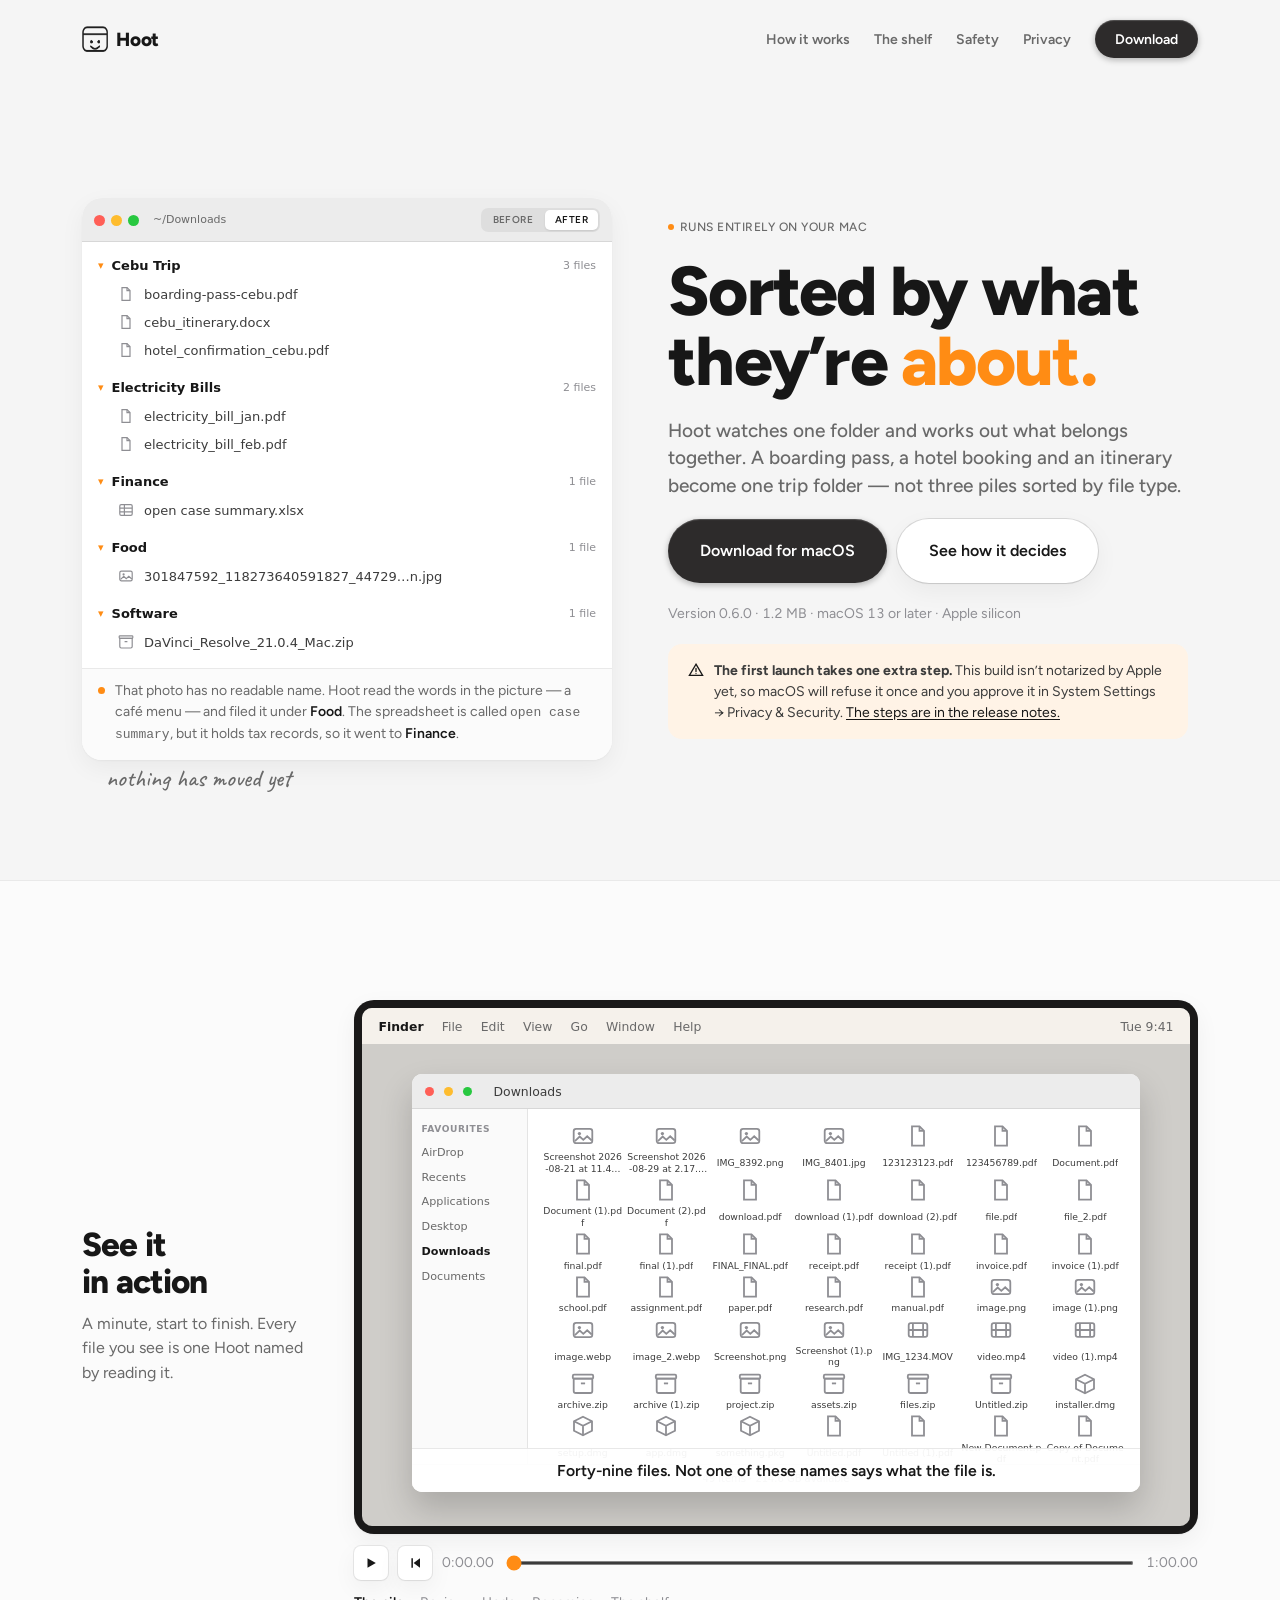
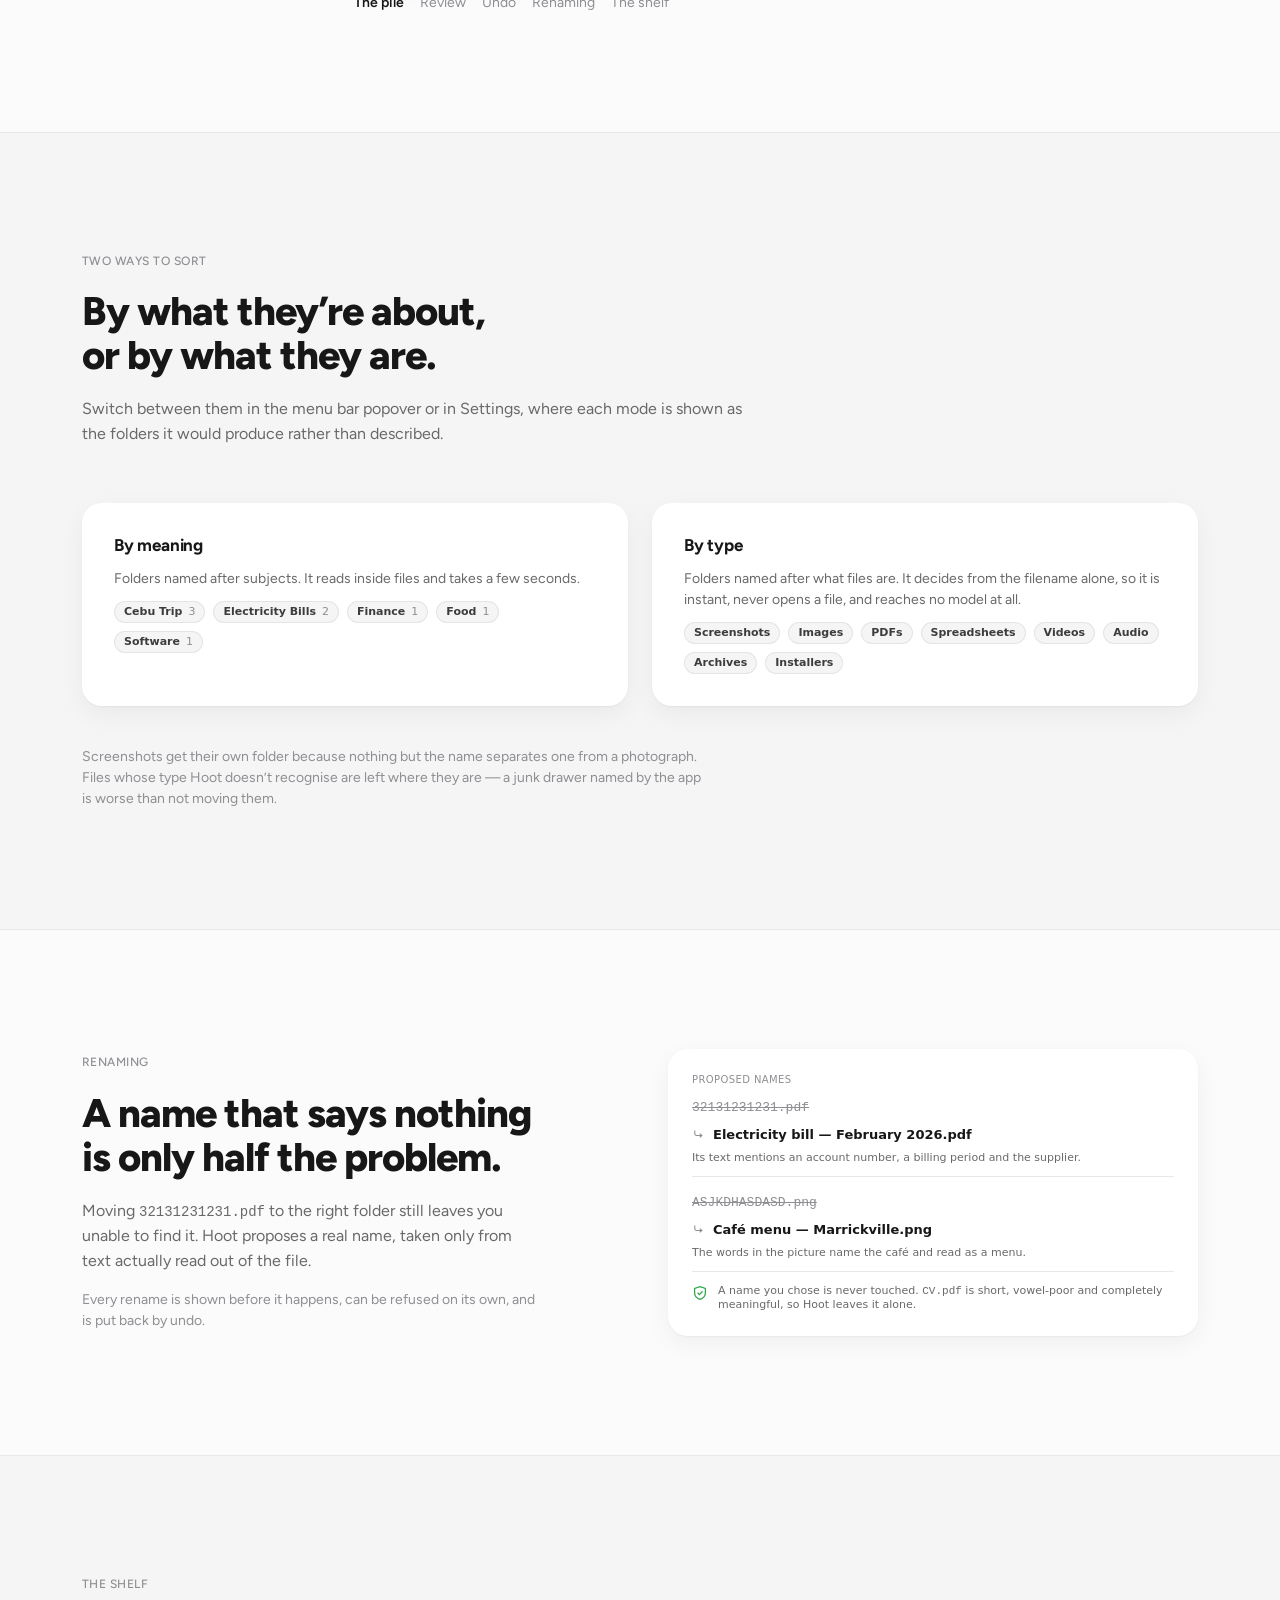
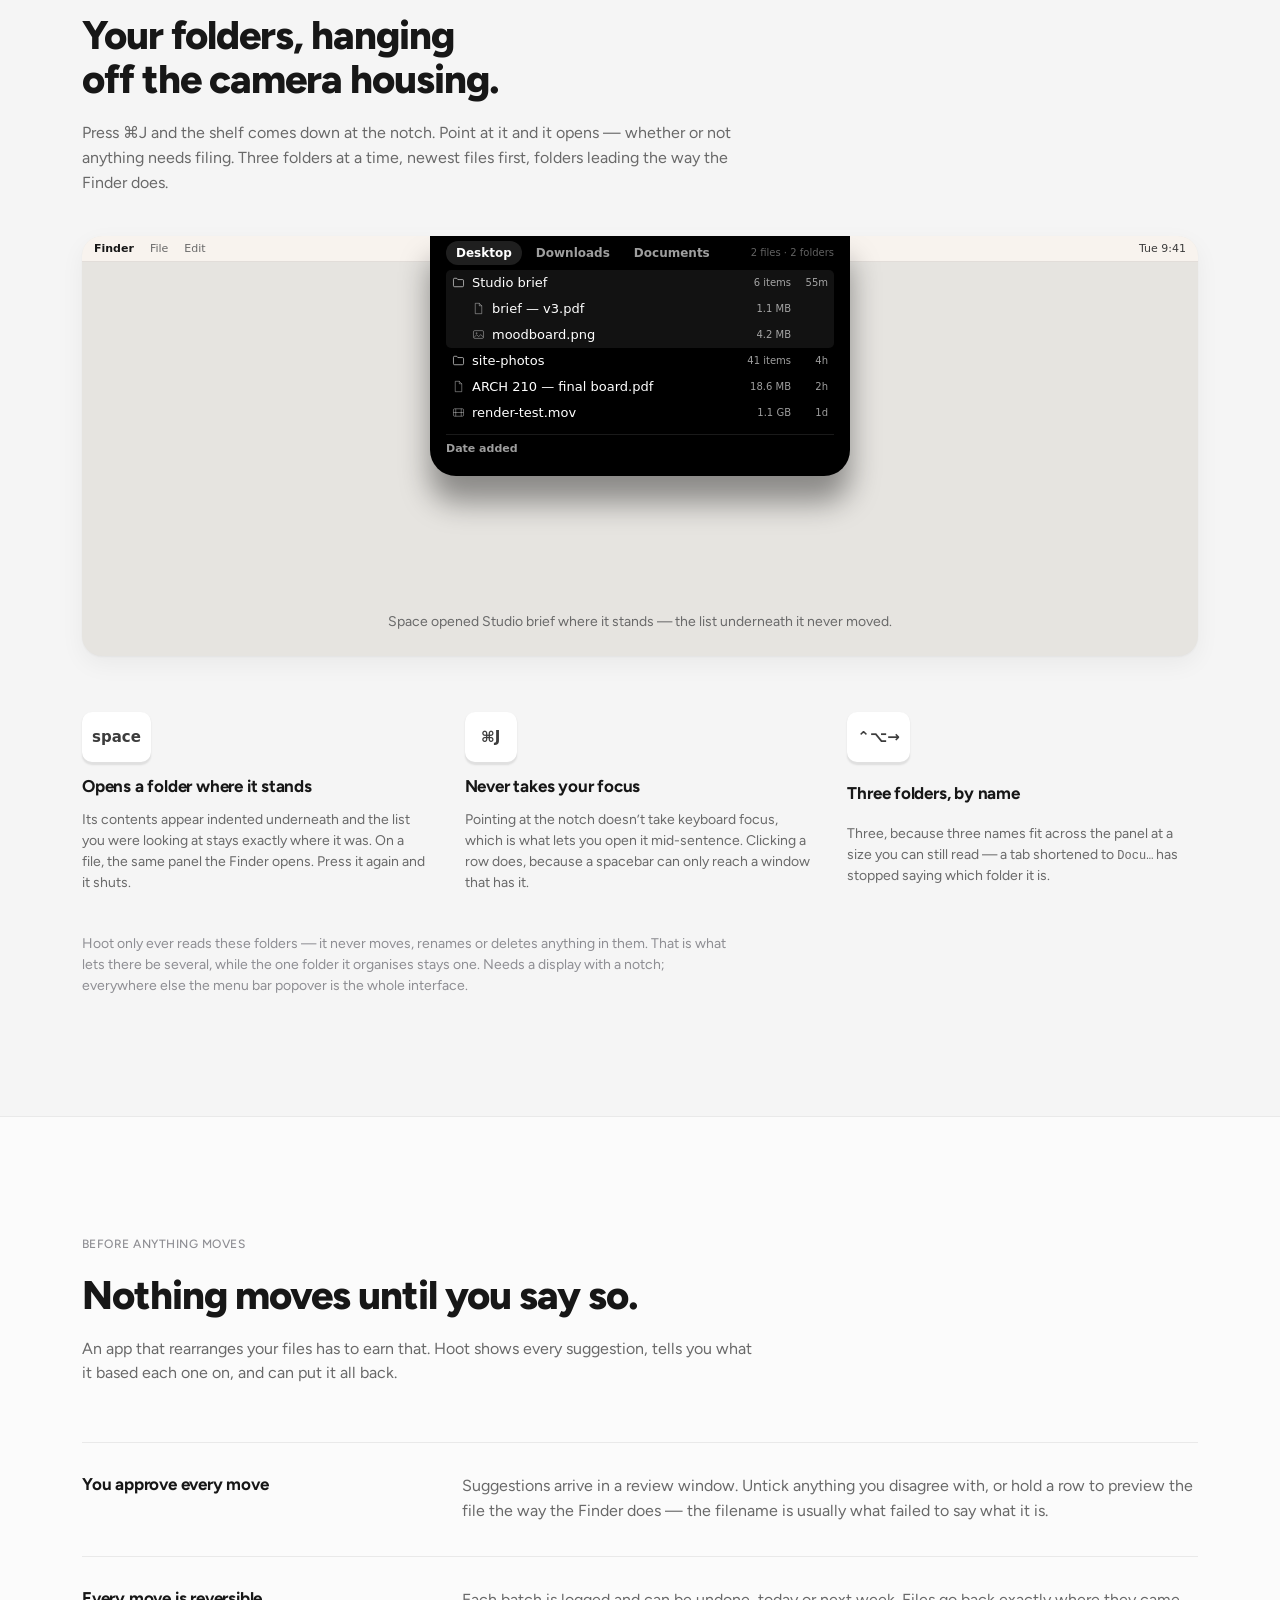
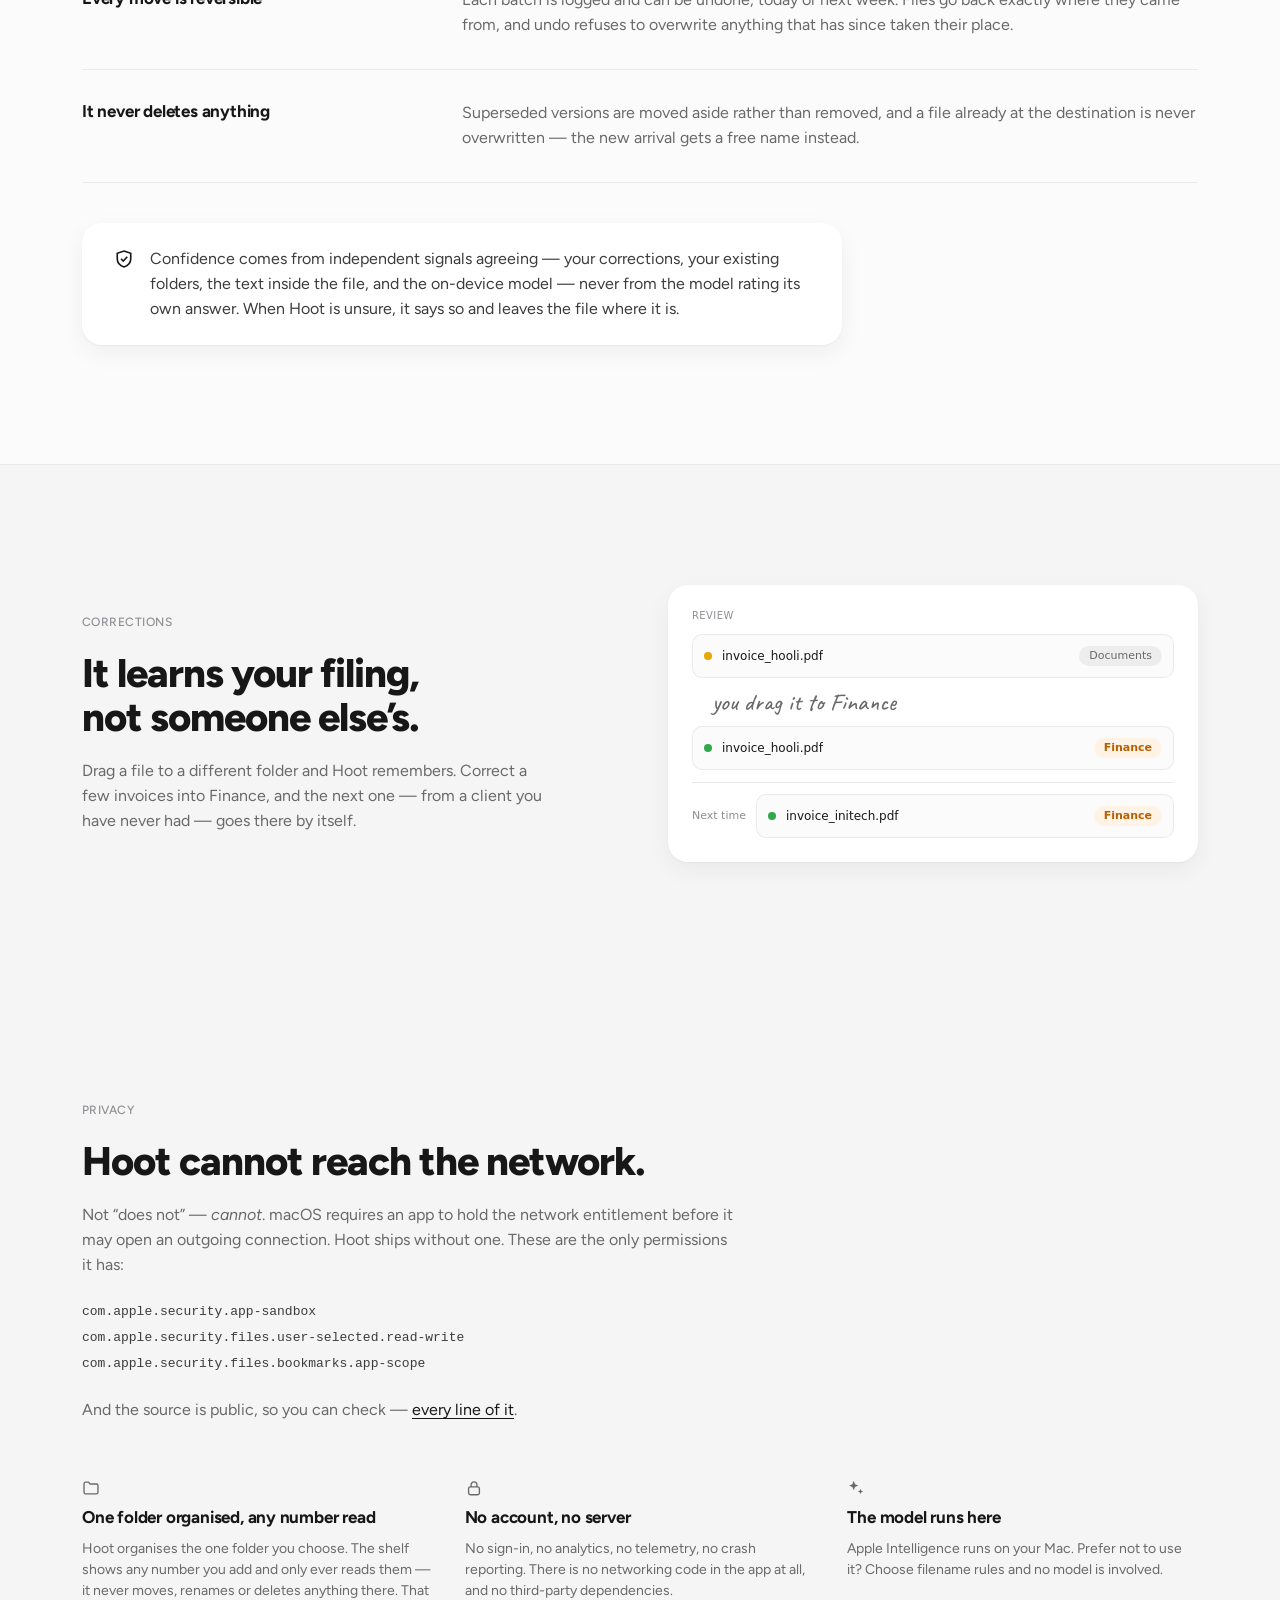
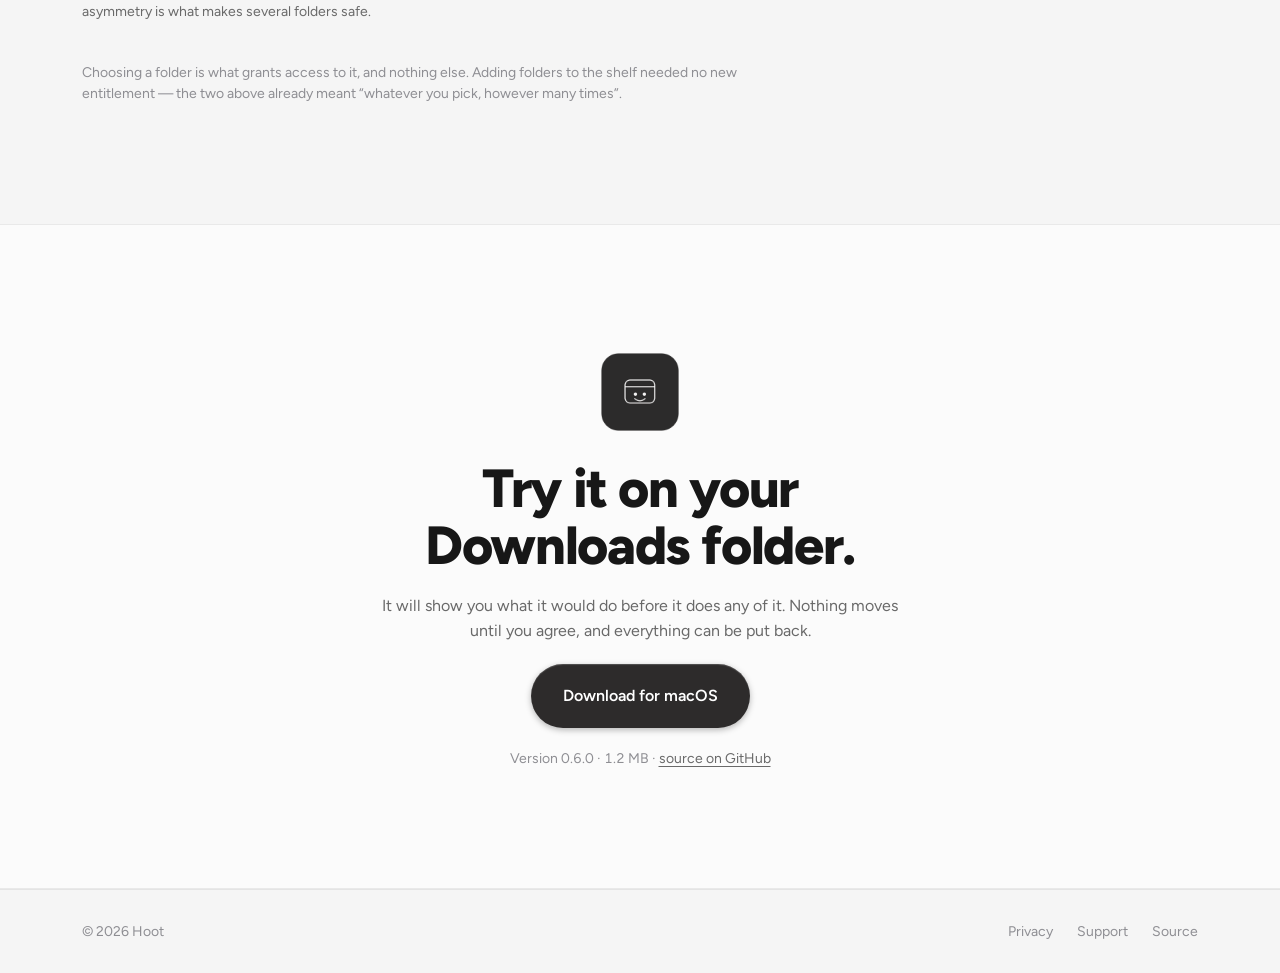
==== commit eeb14306: "Stop the demo screen borrowing the shelf mock's height The section hung 325px off the side of a phon" ====
--- a/Website/public/index.html
+++ b/Website/public/index.html
@@ -139,7 +139,7 @@
 
       <figure class="player">
         <div class="bezel">
-          <div class="screen stage" id="stage" data-scene="pile">
+          <div class="screen" id="stage" data-scene="pile">
             <div class="mb"><b>Finder</b><span>File</span><span>Edit</span><span>View</span><span>Go</span><span>Window</span><span>Help</span><span class="clock">Tue 9:41</span></div>
 
             <div class="win" id="win">
--- a/Website/public/styles.css
+++ b/Website/public/styles.css
@@ -94,6 +94,16 @@
 
 * { box-sizing: border-box; }
 
+/* `hidden` is only a `display: none` in the UA stylesheet, so any author rule
+   that sets `display` silently beats it — and everything this page hides is a
+   flex or grid container, so every one of them ignored the attribute. It put
+   the Tidy pill over a folder with no plan, and left the Finder window and its
+   status bar on screen underneath the shelf.
+ *
+ * `!important` earns its keep exactly here: the point of the attribute is that
+ * it wins. Fixed per-element twice before being fixed properly. */
+[hidden] { display: none !important; }
+
 body {
   margin: 0;
   background: var(--surface-page);
@@ -448,10 +458,6 @@
 
 .notch-foot { display: flex; align-items: center; gap: var(--space-4); margin-top: var(--space-4); padding-top: var(--space-4); box-shadow: inset 0 1px 0 var(--notch-hairline); }
 .notch-foot .sort { font: var(--text-app-caption); font-weight: 600; color: var(--notch-ink-2); }
-/* `display` on an author rule beats the UA stylesheet's `[hidden]`, so this
-   stayed on screen however often app.js set the attribute — Tidy appeared
-   over Desktop, which has no plan and therefore nothing to tidy. */
-.notch-foot .tidy[hidden] { display: none; }
 .notch-foot .tidy {
   margin-left: auto; display: inline-flex; align-items: center; height: 20px;
   padding-inline: var(--space-5); border-radius: var(--radius-pill);
@@ -471,7 +477,7 @@
    refused for the reason the privacy section exists. So the five chapters are
    five states of the same mock, the timeline steps between them, and the whole
    thing is served from this origin like everything else here. */
-.demo-split { display: grid; grid-template-columns: minmax(min(240px, 100%), 280px) minmax(0, 1fr); gap: var(--space-12); align-items: center; }
+.demo-split { display: grid; grid-template-columns: minmax(min(210px, 100%), 240px) minmax(0, 1fr); gap: var(--space-10); align-items: center; }
 .demo-intro h2 { font: var(--text-display-3); font-size: clamp(26px, 2.6vw, 34px); }
 .demo-intro p { margin-top: var(--space-6); font: var(--text-body); color: var(--text-secondary); max-width: 26ch; }
 @media (max-width: 860px) { .demo-split { grid-template-columns: minmax(0, 1fr); } }
@@ -480,6 +486,10 @@
 .bezel {
   background: #1A1919; border-radius: var(--radius-2xl);
   padding: var(--space-4); box-shadow: var(--shadow-card);
+  /* A grid item's min-width is `auto`. Defensive rather than load-bearing —
+     the overflow this was first blamed for turned out to be a class-name
+     collision, not this. */
+  min-width: 0;
 }
 .screen {
   aspect-ratio: 16 / 10; border-radius: var(--radius-lg); overflow: hidden;
@@ -494,6 +504,9 @@
   display: flex; align-items: center; gap: 2.2cqw; height: 4.4cqw;
   padding-inline: 2cqw; background: rgba(255,250,244,.8);
   font-size: 1.5cqw; color: var(--ink-3);
+  /* The only in-flow child of the screen, so it is what the screen measures
+     itself against. It clips like a real menu bar rather than pushing. */
+  min-width: 0; white-space: nowrap; overflow: hidden;
 }
 .screen .mb b { color: var(--ink-1); font-weight: 700; }
 .screen .mb .clock { margin-left: auto; }
@@ -516,18 +529,18 @@
 /* One scene on screen at a time. Crossfaded rather than cut, because the
    chapters are one continuous minute rather than five slides. */
 .scene { position: absolute; inset: 0; padding: 1.8cqw; overflow: hidden; opacity: 0; visibility: hidden; transition: opacity var(--dur-base) var(--ease-standard), visibility var(--dur-base); }
-.stage[data-scene="pile"]   .scene[data-scene="pile"],
-.stage[data-scene="review"] .scene[data-scene="review"],
-.stage[data-scene="undo"]   .scene[data-scene="undo"],
-.stage[data-scene="rename"] .scene[data-scene="rename"],
-.stage[data-scene="shelf"]  .scene[data-scene="shelf"] { opacity: 1; visibility: visible; }
+.screen[data-scene="pile"]   .scene[data-scene="pile"],
+.screen[data-scene="review"] .scene[data-scene="review"],
+.screen[data-scene="undo"]   .scene[data-scene="undo"],
+.screen[data-scene="rename"] .scene[data-scene="rename"],
+.screen[data-scene="shelf"]  .scene[data-scene="shelf"] { opacity: 1; visibility: visible; }
 
 /* The pile. Real filenames, because invented ones are always tidier than the
    folder they are meant to be standing in for. */
-.pile { display: grid; grid-template-columns: repeat(7, 1fr); gap: 1cqw .4cqw; }
+.pile { display: grid; grid-template-columns: repeat(7, 1fr); gap: .45cqw .4cqw; align-content: start; }
 .pile figure { margin: 0; display: grid; justify-items: center; gap: .4cqw; }
-.pile svg { width: 3.2cqw; height: 3.2cqw; color: var(--ink-4); }
-.pile figcaption { font-size: 1.05cqw; line-height: 1.25; color: var(--ink-2); text-align: center; max-width: 11cqw; overflow: hidden; display: -webkit-box; -webkit-line-clamp: 2; -webkit-box-orient: vertical; word-break: break-all; }
+.pile svg { width: 2.9cqw; height: 2.9cqw; color: var(--ink-4); }
+.pile figcaption { font-size: 1.12cqw; line-height: 1.25; color: var(--ink-2); text-align: center; max-width: 11cqw; overflow: hidden; display: -webkit-box; -webkit-line-clamp: 2; -webkit-box-orient: vertical; word-break: break-all; }
 
 /* The sorted result, and the rename proposals, at the same scale. */
 .mini { display: grid; gap: .8cqw; align-content: start; font-size: 1.5cqw; }
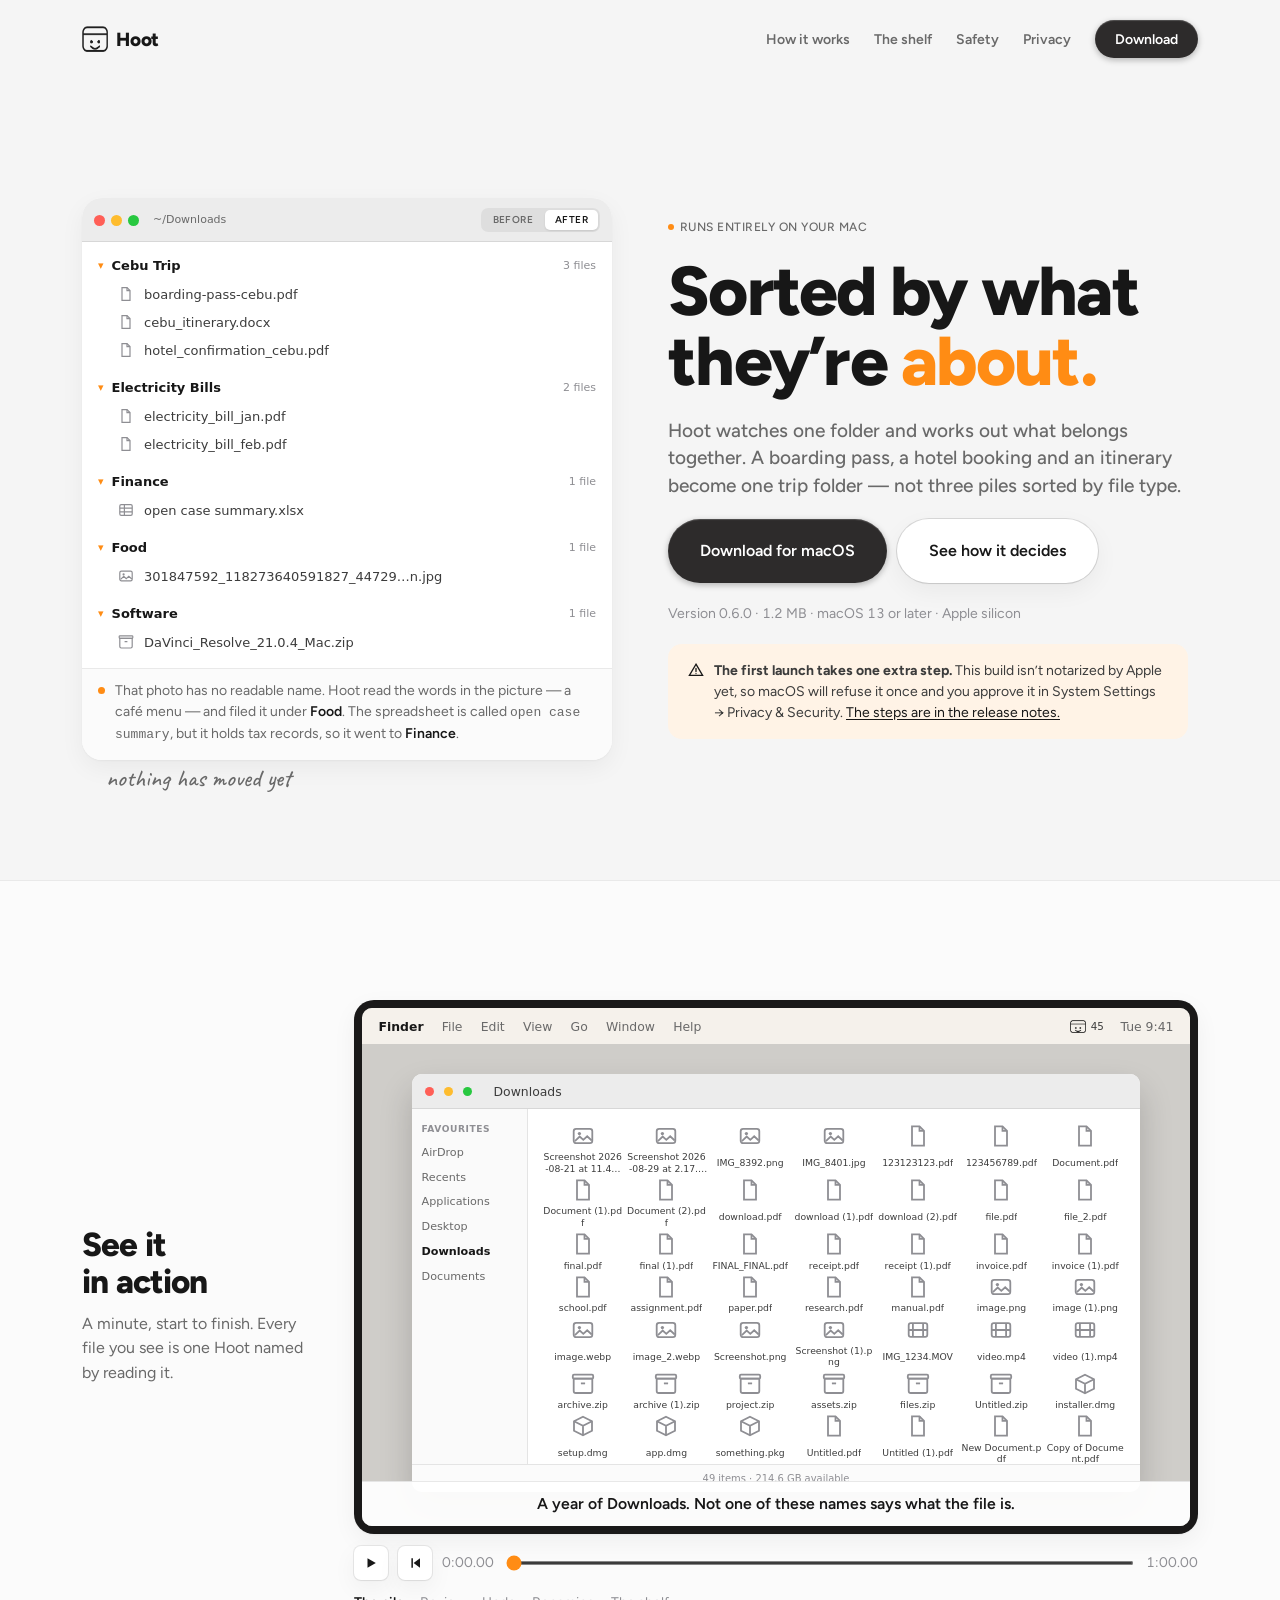
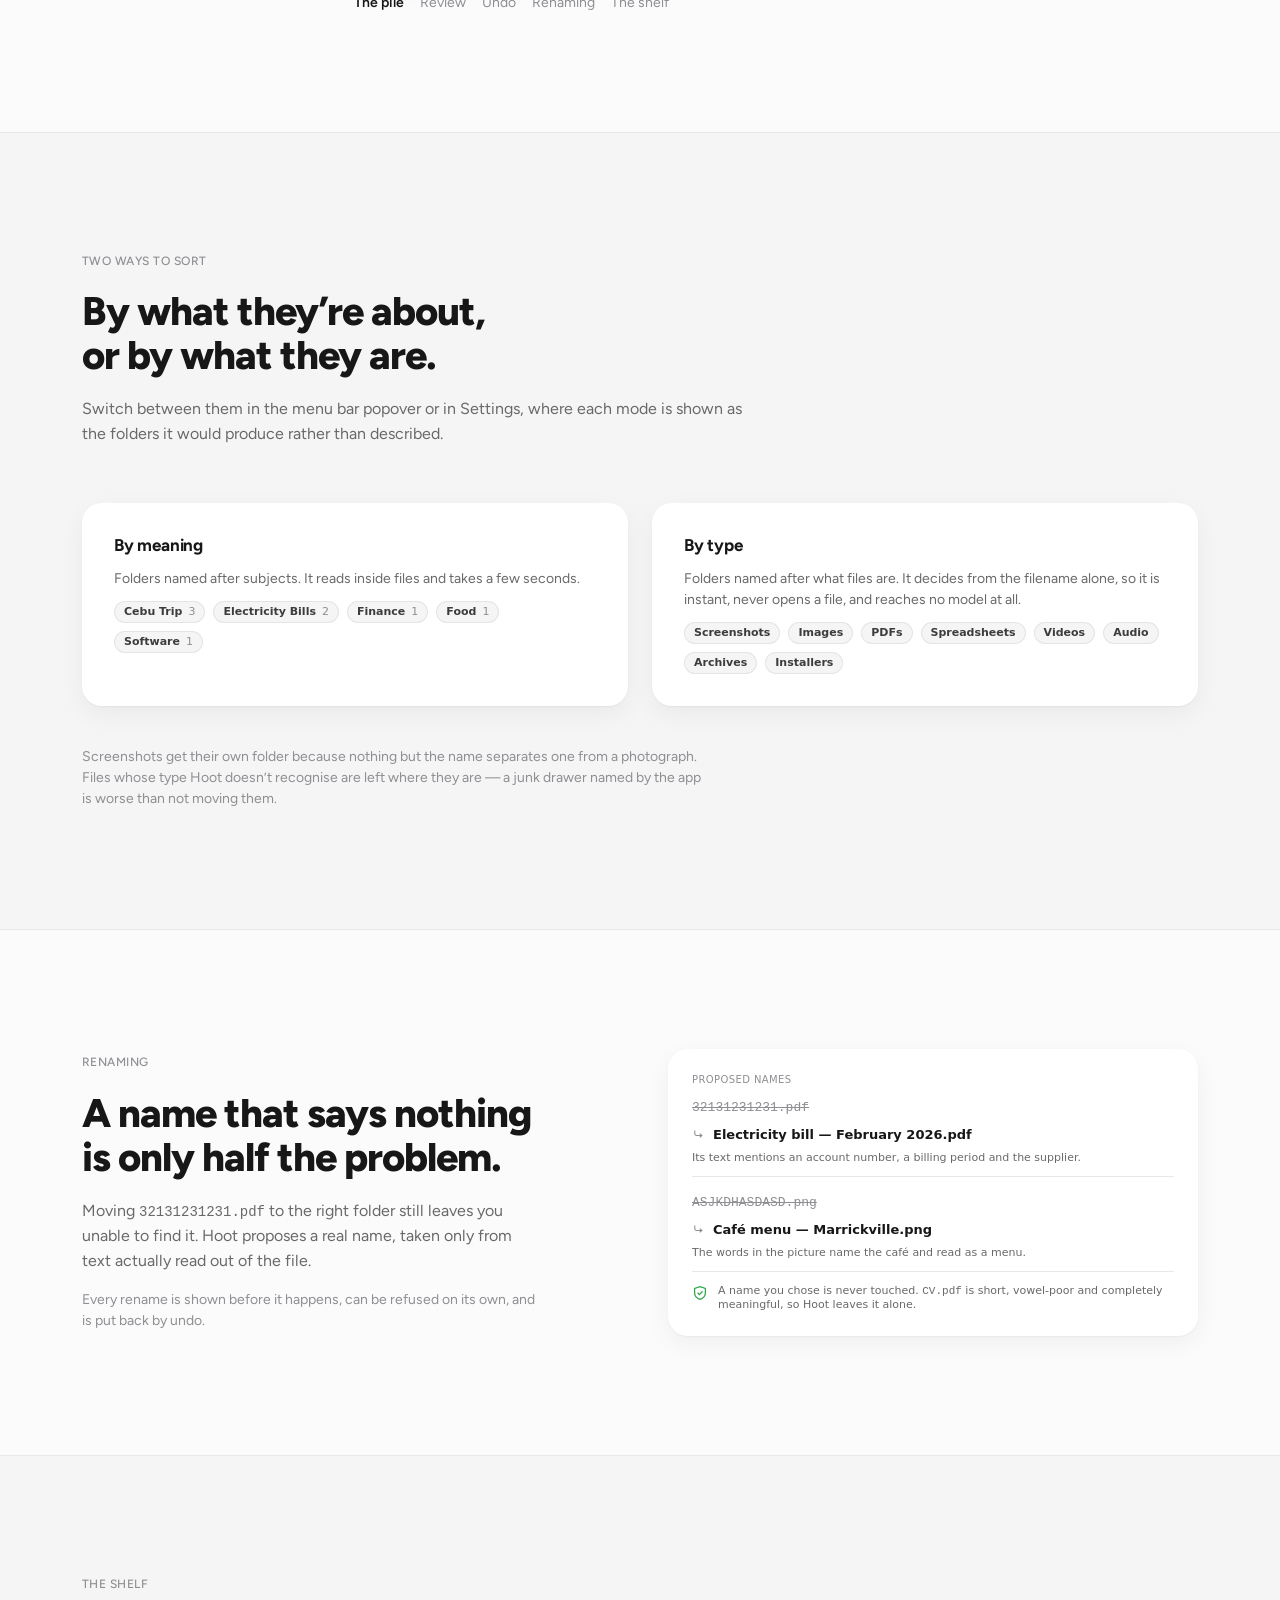
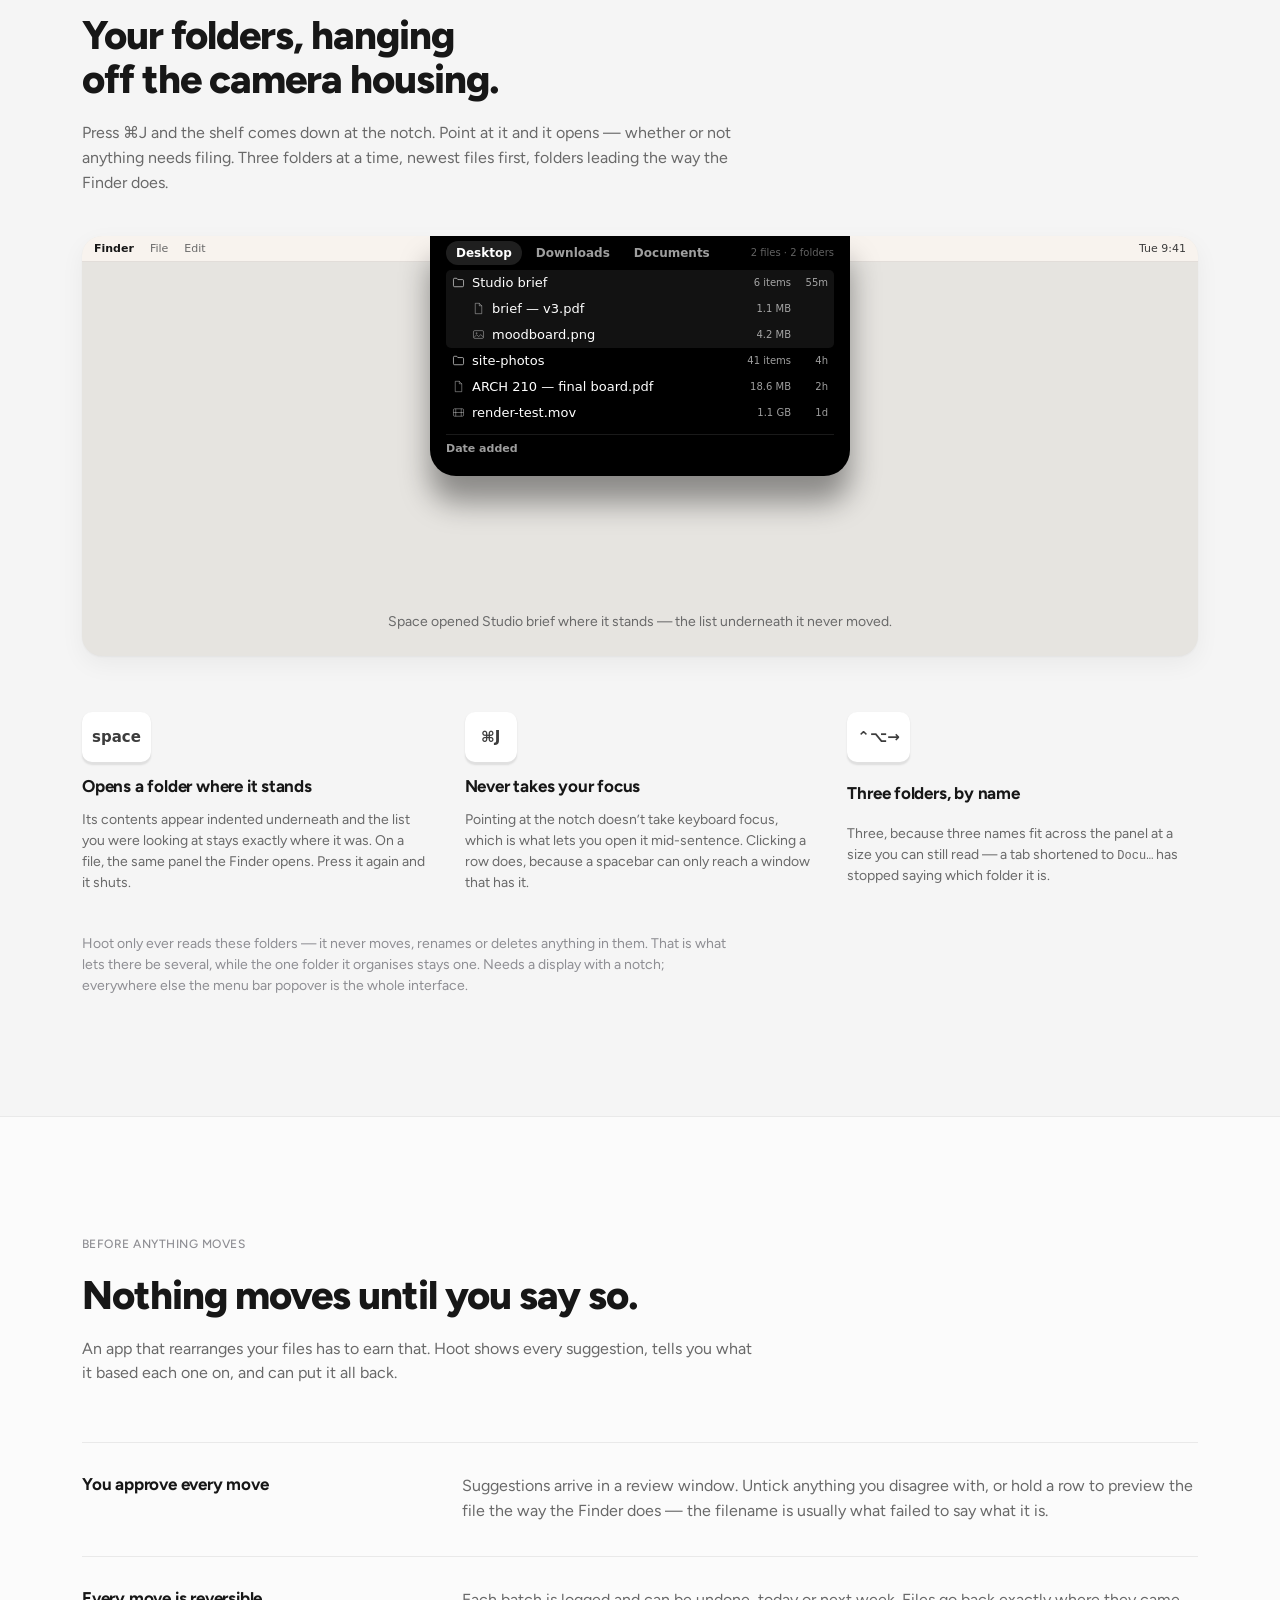
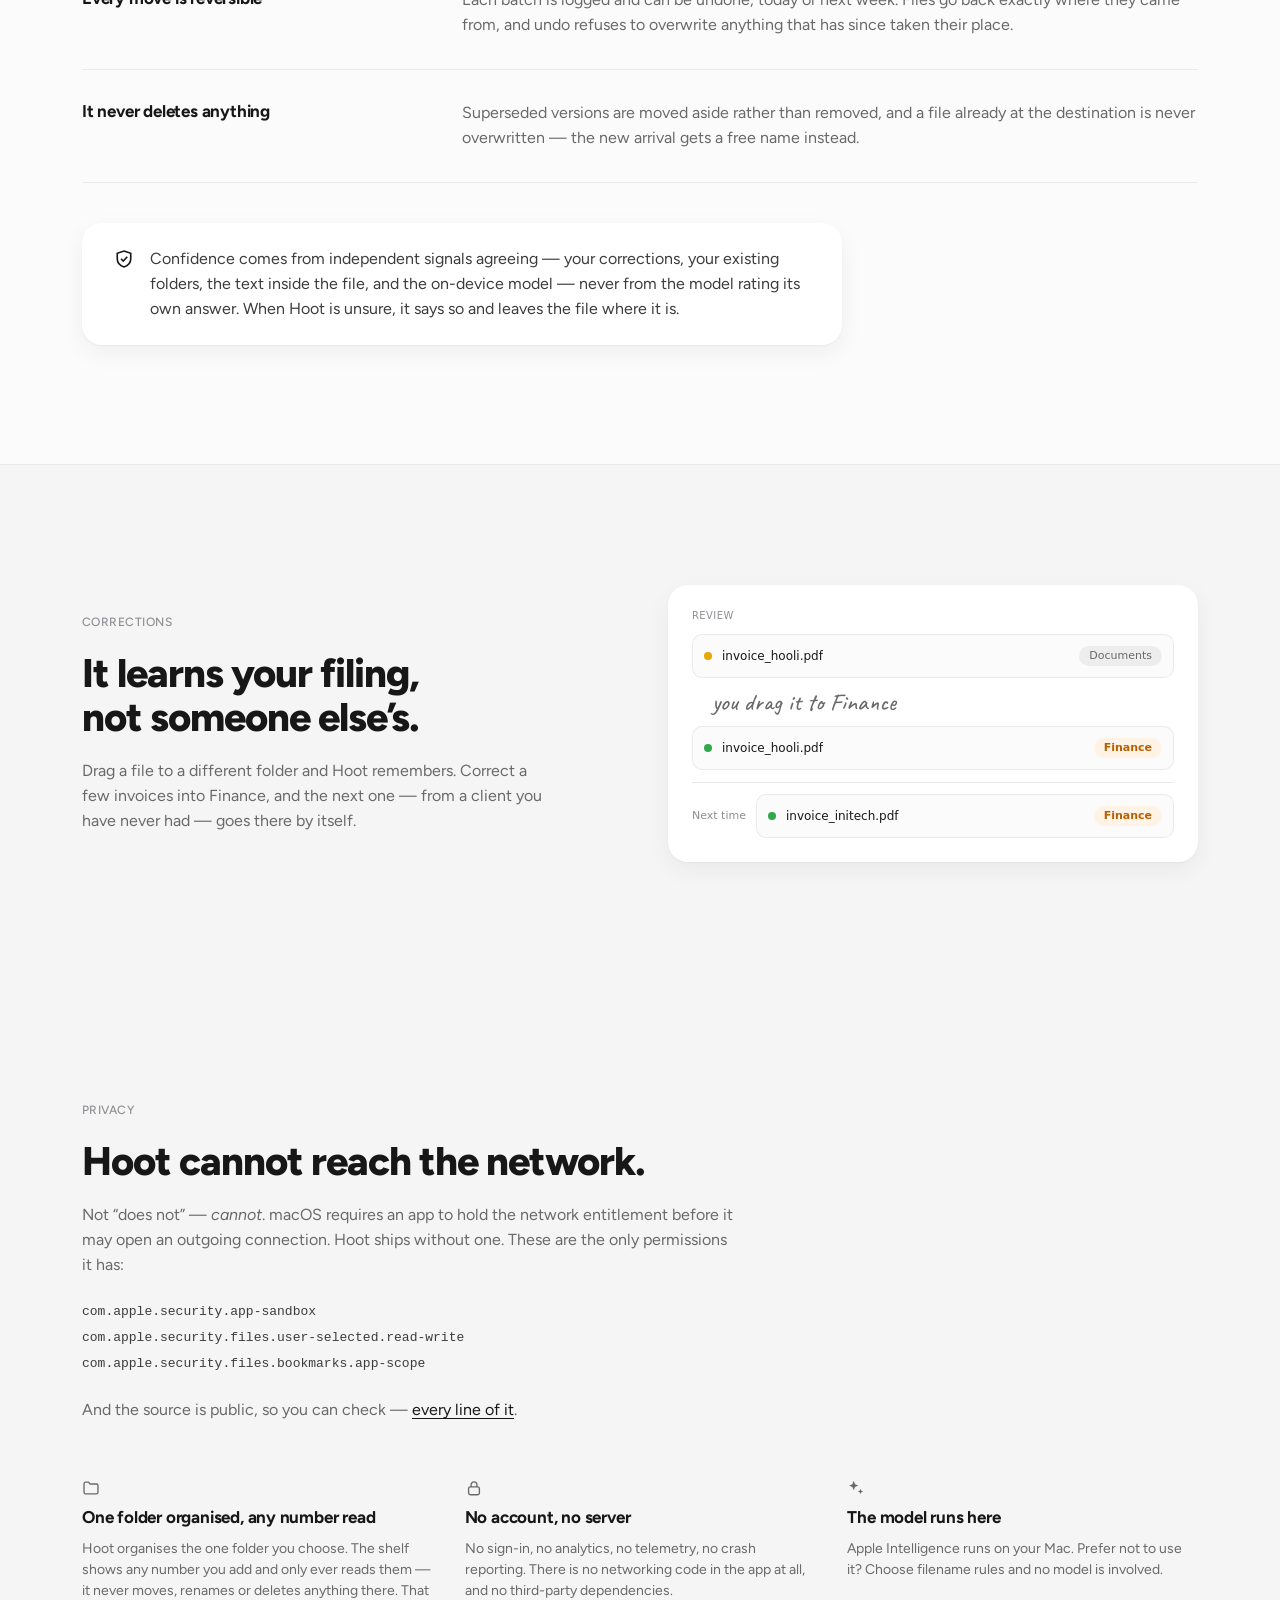
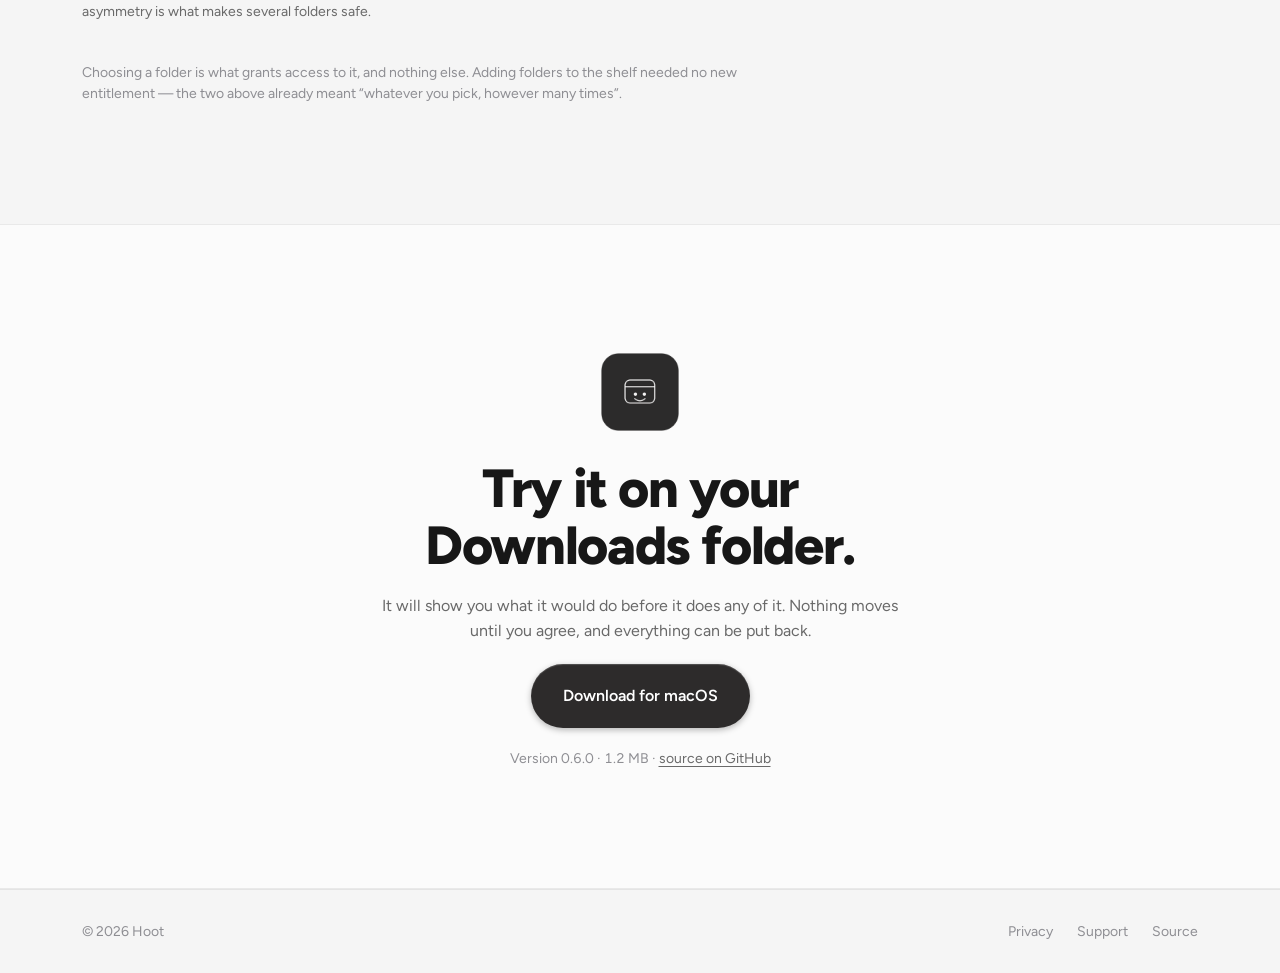
==== commit d35197ad: "Rebuild the minute from the artboard's own content Reading `hoot-demo.jsx` was worth doing, and I sh" ====
--- a/Website/public/index.html
+++ b/Website/public/index.html
@@ -129,6 +129,7 @@
   </section>
 
 
+
   <!-- ---------- see it in action ---------- -->
   <section class="band" id="demo">
     <div class="wrap demo-split">
@@ -140,7 +141,20 @@
       <figure class="player">
         <div class="bezel">
           <div class="screen" id="stage" data-scene="pile">
-            <div class="mb"><b>Finder</b><span>File</span><span>Edit</span><span>View</span><span>Go</span><span>Window</span><span>Help</span><span class="clock">Tue 9:41</span></div>
+            <div class="mb">
+              <b>Finder</b><span>File</span><span>Edit</span><span>View</span><span>Go</span><span>Window</span><span>Help</span>
+              <span class="mb-right">
+                <span class="hootmark"><img src="assets/HootMark-White.png" alt=""><i id="mb-count">45</i></span>
+                <span class="clock">Tue 9:41</span>
+              </span>
+            </div>
+
+            <div class="popover" id="popover" hidden>
+              <b>Watching Downloads</b>
+              <span>49 files. Click Review to decide.</span>
+              <div class="pv-row is-on"><svg aria-hidden="true"><use href="#i-folder"></use></svg>Review files<em>45</em></div>
+              <div class="pv-row"><svg aria-hidden="true"><use href="#i-turn"></use></svg>History</div>
+            </div>
 
             <div class="win" id="win">
               <div class="win-bar"><i></i><i></i><i></i><span id="win-title">Downloads</span></div>
@@ -150,111 +164,121 @@
                   <span>Desktop</span><span class="on">Downloads</span><span>Documents</span>
                 </div>
                 <div class="pane">
-                  <div class="scene" data-scene="pile">
-                    <div class="pile">
-            <figure><svg aria-hidden="true"><use href="#i-photo"></use></svg><figcaption>Screenshot 2026-08-21 at 11.43.02.png</figcaption></figure>
-            <figure><svg aria-hidden="true"><use href="#i-photo"></use></svg><figcaption>Screenshot 2026-08-29 at 2.17.44.png</figcaption></figure>
-            <figure><svg aria-hidden="true"><use href="#i-photo"></use></svg><figcaption>IMG_8392.png</figcaption></figure>
-            <figure><svg aria-hidden="true"><use href="#i-photo"></use></svg><figcaption>IMG_8401.jpg</figcaption></figure>
-            <figure><svg aria-hidden="true"><use href="#i-doc"></use></svg><figcaption>123123123.pdf</figcaption></figure>
-            <figure><svg aria-hidden="true"><use href="#i-doc"></use></svg><figcaption>123456789.pdf</figcaption></figure>
-            <figure><svg aria-hidden="true"><use href="#i-doc"></use></svg><figcaption>Document.pdf</figcaption></figure>
-            <figure><svg aria-hidden="true"><use href="#i-doc"></use></svg><figcaption>Document (1).pdf</figcaption></figure>
-            <figure><svg aria-hidden="true"><use href="#i-doc"></use></svg><figcaption>Document (2).pdf</figcaption></figure>
-            <figure><svg aria-hidden="true"><use href="#i-doc"></use></svg><figcaption>download.pdf</figcaption></figure>
-            <figure><svg aria-hidden="true"><use href="#i-doc"></use></svg><figcaption>download (1).pdf</figcaption></figure>
-            <figure><svg aria-hidden="true"><use href="#i-doc"></use></svg><figcaption>download (2).pdf</figcaption></figure>
-            <figure><svg aria-hidden="true"><use href="#i-doc"></use></svg><figcaption>file.pdf</figcaption></figure>
-            <figure><svg aria-hidden="true"><use href="#i-doc"></use></svg><figcaption>file_2.pdf</figcaption></figure>
-            <figure><svg aria-hidden="true"><use href="#i-doc"></use></svg><figcaption>final.pdf</figcaption></figure>
-            <figure><svg aria-hidden="true"><use href="#i-doc"></use></svg><figcaption>final (1).pdf</figcaption></figure>
-            <figure><svg aria-hidden="true"><use href="#i-doc"></use></svg><figcaption>FINAL_FINAL.pdf</figcaption></figure>
-            <figure><svg aria-hidden="true"><use href="#i-doc"></use></svg><figcaption>receipt.pdf</figcaption></figure>
-            <figure><svg aria-hidden="true"><use href="#i-doc"></use></svg><figcaption>receipt (1).pdf</figcaption></figure>
-            <figure><svg aria-hidden="true"><use href="#i-doc"></use></svg><figcaption>invoice.pdf</figcaption></figure>
-            <figure><svg aria-hidden="true"><use href="#i-doc"></use></svg><figcaption>invoice (1).pdf</figcaption></figure>
-            <figure><svg aria-hidden="true"><use href="#i-doc"></use></svg><figcaption>school.pdf</figcaption></figure>
-            <figure><svg aria-hidden="true"><use href="#i-doc"></use></svg><figcaption>assignment.pdf</figcaption></figure>
-            <figure><svg aria-hidden="true"><use href="#i-doc"></use></svg><figcaption>paper.pdf</figcaption></figure>
-            <figure><svg aria-hidden="true"><use href="#i-doc"></use></svg><figcaption>research.pdf</figcaption></figure>
-            <figure><svg aria-hidden="true"><use href="#i-doc"></use></svg><figcaption>manual.pdf</figcaption></figure>
-            <figure><svg aria-hidden="true"><use href="#i-photo"></use></svg><figcaption>image.png</figcaption></figure>
-            <figure><svg aria-hidden="true"><use href="#i-photo"></use></svg><figcaption>image (1).png</figcaption></figure>
-            <figure><svg aria-hidden="true"><use href="#i-photo"></use></svg><figcaption>image.webp</figcaption></figure>
-            <figure><svg aria-hidden="true"><use href="#i-photo"></use></svg><figcaption>image_2.webp</figcaption></figure>
-            <figure><svg aria-hidden="true"><use href="#i-photo"></use></svg><figcaption>Screenshot.png</figcaption></figure>
-            <figure><svg aria-hidden="true"><use href="#i-photo"></use></svg><figcaption>Screenshot (1).png</figcaption></figure>
-            <figure><svg aria-hidden="true"><use href="#i-film"></use></svg><figcaption>IMG_1234.MOV</figcaption></figure>
-            <figure><svg aria-hidden="true"><use href="#i-film"></use></svg><figcaption>video.mp4</figcaption></figure>
-            <figure><svg aria-hidden="true"><use href="#i-film"></use></svg><figcaption>video (1).mp4</figcaption></figure>
-            <figure><svg aria-hidden="true"><use href="#i-archive"></use></svg><figcaption>archive.zip</figcaption></figure>
-            <figure><svg aria-hidden="true"><use href="#i-archive"></use></svg><figcaption>archive (1).zip</figcaption></figure>
-            <figure><svg aria-hidden="true"><use href="#i-archive"></use></svg><figcaption>project.zip</figcaption></figure>
-            <figure><svg aria-hidden="true"><use href="#i-archive"></use></svg><figcaption>assets.zip</figcaption></figure>
-            <figure><svg aria-hidden="true"><use href="#i-archive"></use></svg><figcaption>files.zip</figcaption></figure>
-            <figure><svg aria-hidden="true"><use href="#i-archive"></use></svg><figcaption>Untitled.zip</figcaption></figure>
-            <figure><svg aria-hidden="true"><use href="#i-box"></use></svg><figcaption>installer.dmg</figcaption></figure>
-            <figure><svg aria-hidden="true"><use href="#i-box"></use></svg><figcaption>setup.dmg</figcaption></figure>
-            <figure><svg aria-hidden="true"><use href="#i-box"></use></svg><figcaption>app.dmg</figcaption></figure>
-            <figure><svg aria-hidden="true"><use href="#i-box"></use></svg><figcaption>something.pkg</figcaption></figure>
-            <figure><svg aria-hidden="true"><use href="#i-doc"></use></svg><figcaption>Untitled.pdf</figcaption></figure>
-            <figure><svg aria-hidden="true"><use href="#i-doc"></use></svg><figcaption>Untitled (1).pdf</figcaption></figure>
-            <figure><svg aria-hidden="true"><use href="#i-doc"></use></svg><figcaption>New Document.pdf</figcaption></figure>
-            <figure><svg aria-hidden="true"><use href="#i-doc"></use></svg><figcaption>Copy of Document.pdf</figcaption></figure>
-                    </div>
-                  </div>
-
-                  <div class="scene" data-scene="review">
-                    <div class="mini">
-                      <div class="mv"><span class="dot" style="background:var(--green-500)"></span><span>boarding-pass-cebu.pdf</span><span class="to">Cebu Trip</span></div>
-                      <div class="mv"><span class="dot" style="background:var(--green-500)"></span><span>hotel_confirmation_cebu.pdf</span><span class="to">Cebu Trip</span></div>
-                      <div class="mv"><span class="dot" style="background:var(--green-500)"></span><span>open case summary.xlsx</span><span class="to">Finance</span></div>
-                      <div class="mv"><span class="dot" style="background:var(--yellow-500)"></span><span>FINAL_FINAL.pdf</span><span class="to grey">stays where it is</span></div>
-                      <div class="mv"><span class="dot" style="background:var(--green-500)"></span><span>123456789.pdf</span><span class="to">Electricity Bills</span></div>
-                    </div>
-                  </div>
-
-                  <div class="scene" data-scene="undo">
-                    <div class="mini">
-                      <div class="g"><svg aria-hidden="true"><use href="#i-folder"></use></svg>Cebu Trip<em>3 files</em></div>
-                      <div class="f"><svg aria-hidden="true"><use href="#i-doc"></use></svg>boarding-pass-cebu.pdf</div>
-                      <div class="f"><svg aria-hidden="true"><use href="#i-doc"></use></svg>hotel_confirmation_cebu.pdf</div>
-                      <div class="g"><svg aria-hidden="true"><use href="#i-folder"></use></svg>Electricity Bills<em>2 files</em></div>
-                      <div class="f"><svg aria-hidden="true"><use href="#i-doc"></use></svg>123456789.pdf</div>
-                      <div class="g"><svg aria-hidden="true"><use href="#i-folder"></use></svg>Finance<em>1 file</em></div>
-                      <div class="f"><svg aria-hidden="true"><use href="#i-sheet"></use></svg>open case summary.xlsx</div>
-                    </div>
-                  </div>
-
-                  <div class="scene" data-scene="rename">
-                    <div class="mini">
-                      <div><span class="old">123456789.pdf</span></div>
-                      <div><span class="new">Electricity bill — February 2026.pdf</span></div>
-                      <div style="color:var(--ink-3)">Its text mentions an account number, a billing period and the supplier.</div>
-                      <div style="height:1.2cqw"></div>
-                      <div><span class="old">IMG_8392.png</span></div>
-                      <div><span class="new">Café menu — Marrickville.png</span></div>
-                      <div style="color:var(--ink-3)">The words in the picture name the café and read as a menu.</div>
-                    </div>
-                  </div>
-
-                  <div class="scene" data-scene="shelf"></div>
+                  <div class="scene" data-scene="pile"><div class="pile">
+                <figure><svg aria-hidden="true"><use href="#i-photo"></use></svg><figcaption>Screenshot 2026-08-21 at 11.43.02 AM.png</figcaption></figure>
+                <figure><svg aria-hidden="true"><use href="#i-photo"></use></svg><figcaption>Screenshot 2026-08-29 at 2.17.44 PM.png</figcaption></figure>
+                <figure><svg aria-hidden="true"><use href="#i-photo"></use></svg><figcaption>IMG_8392.png</figcaption></figure>
+                <figure><svg aria-hidden="true"><use href="#i-photo"></use></svg><figcaption>IMG_8401.jpg</figcaption></figure>
+                <figure><svg aria-hidden="true"><use href="#i-doc"></use></svg><figcaption>123123123.pdf</figcaption></figure>
+                <figure><svg aria-hidden="true"><use href="#i-doc"></use></svg><figcaption>123456789.pdf</figcaption></figure>
+                <figure><svg aria-hidden="true"><use href="#i-doc"></use></svg><figcaption>Document.pdf</figcaption></figure>
+                <figure><svg aria-hidden="true"><use href="#i-doc"></use></svg><figcaption>Document (1).pdf</figcaption></figure>
+                <figure><svg aria-hidden="true"><use href="#i-doc"></use></svg><figcaption>Document (2).pdf</figcaption></figure>
+                <figure><svg aria-hidden="true"><use href="#i-doc"></use></svg><figcaption>download.pdf</figcaption></figure>
+                <figure><svg aria-hidden="true"><use href="#i-doc"></use></svg><figcaption>download (1).pdf</figcaption></figure>
+                <figure><svg aria-hidden="true"><use href="#i-doc"></use></svg><figcaption>download (2).pdf</figcaption></figure>
+                <figure><svg aria-hidden="true"><use href="#i-doc"></use></svg><figcaption>file.pdf</figcaption></figure>
+                <figure><svg aria-hidden="true"><use href="#i-doc"></use></svg><figcaption>file_2.pdf</figcaption></figure>
+                <figure><svg aria-hidden="true"><use href="#i-doc"></use></svg><figcaption>final.pdf</figcaption></figure>
+                <figure><svg aria-hidden="true"><use href="#i-doc"></use></svg><figcaption>final (1).pdf</figcaption></figure>
+                <figure><svg aria-hidden="true"><use href="#i-doc"></use></svg><figcaption>FINAL_FINAL.pdf</figcaption></figure>
+                <figure><svg aria-hidden="true"><use href="#i-doc"></use></svg><figcaption>receipt.pdf</figcaption></figure>
+                <figure><svg aria-hidden="true"><use href="#i-doc"></use></svg><figcaption>receipt (1).pdf</figcaption></figure>
+                <figure><svg aria-hidden="true"><use href="#i-doc"></use></svg><figcaption>invoice.pdf</figcaption></figure>
+                <figure><svg aria-hidden="true"><use href="#i-doc"></use></svg><figcaption>invoice (1).pdf</figcaption></figure>
+                <figure><svg aria-hidden="true"><use href="#i-doc"></use></svg><figcaption>school.pdf</figcaption></figure>
+                <figure><svg aria-hidden="true"><use href="#i-doc"></use></svg><figcaption>assignment.pdf</figcaption></figure>
+                <figure><svg aria-hidden="true"><use href="#i-doc"></use></svg><figcaption>paper.pdf</figcaption></figure>
+                <figure><svg aria-hidden="true"><use href="#i-doc"></use></svg><figcaption>research.pdf</figcaption></figure>
+                <figure><svg aria-hidden="true"><use href="#i-doc"></use></svg><figcaption>manual.pdf</figcaption></figure>
+                <figure><svg aria-hidden="true"><use href="#i-photo"></use></svg><figcaption>image.png</figcaption></figure>
+                <figure><svg aria-hidden="true"><use href="#i-photo"></use></svg><figcaption>image (1).png</figcaption></figure>
+                <figure><svg aria-hidden="true"><use href="#i-photo"></use></svg><figcaption>image.webp</figcaption></figure>
+                <figure><svg aria-hidden="true"><use href="#i-photo"></use></svg><figcaption>image_2.webp</figcaption></figure>
+                <figure><svg aria-hidden="true"><use href="#i-photo"></use></svg><figcaption>Screenshot.png</figcaption></figure>
+                <figure><svg aria-hidden="true"><use href="#i-photo"></use></svg><figcaption>Screenshot (1).png</figcaption></figure>
+                <figure><svg aria-hidden="true"><use href="#i-film"></use></svg><figcaption>IMG_1234.MOV</figcaption></figure>
+                <figure><svg aria-hidden="true"><use href="#i-film"></use></svg><figcaption>video.mp4</figcaption></figure>
+                <figure><svg aria-hidden="true"><use href="#i-film"></use></svg><figcaption>video (1).mp4</figcaption></figure>
+                <figure><svg aria-hidden="true"><use href="#i-archive"></use></svg><figcaption>archive.zip</figcaption></figure>
+                <figure><svg aria-hidden="true"><use href="#i-archive"></use></svg><figcaption>archive (1).zip</figcaption></figure>
+                <figure><svg aria-hidden="true"><use href="#i-archive"></use></svg><figcaption>project.zip</figcaption></figure>
+                <figure><svg aria-hidden="true"><use href="#i-archive"></use></svg><figcaption>assets.zip</figcaption></figure>
+                <figure><svg aria-hidden="true"><use href="#i-archive"></use></svg><figcaption>files.zip</figcaption></figure>
+                <figure><svg aria-hidden="true"><use href="#i-archive"></use></svg><figcaption>Untitled.zip</figcaption></figure>
+                <figure><svg aria-hidden="true"><use href="#i-box"></use></svg><figcaption>installer.dmg</figcaption></figure>
+                <figure><svg aria-hidden="true"><use href="#i-box"></use></svg><figcaption>setup.dmg</figcaption></figure>
+                <figure><svg aria-hidden="true"><use href="#i-box"></use></svg><figcaption>app.dmg</figcaption></figure>
+                <figure><svg aria-hidden="true"><use href="#i-box"></use></svg><figcaption>something.pkg</figcaption></figure>
+                <figure><svg aria-hidden="true"><use href="#i-doc"></use></svg><figcaption>Untitled.pdf</figcaption></figure>
+                <figure><svg aria-hidden="true"><use href="#i-doc"></use></svg><figcaption>Untitled (1).pdf</figcaption></figure>
+                <figure><svg aria-hidden="true"><use href="#i-doc"></use></svg><figcaption>New Document.pdf</figcaption></figure>
+                <figure><svg aria-hidden="true"><use href="#i-doc"></use></svg><figcaption>Copy of Document.pdf</figcaption></figure>
+                  </div></div>
+
+                  <div class="scene" data-scene="review"><div class="mini">
+                    <div class="mini-head"><b>45 files to file away</b><span>Untick anything you disagree with. Nothing moves until you apply.</span></div>
+              <div class="mv"><span class="dot hi"></span><span class="nm">Document (2).pdf</span><span class="to">Coursework</span><span class="pc">91%</span></div>
+              <div class="mv"><span class="dot hi"></span><span class="nm">download (1).pdf</span><span class="to">Receipts</span><span class="pc">86%</span></div>
+              <div class="mv"><span class="dot hi"></span><span class="nm">Untitled.zip</span><span class="to">Archives</span><span class="pc">78%</span></div>
+              <div class="mv"><span class="dot lo"></span><span class="nm">123123123.pdf</span><span class="to grey">Stays in Downloads</span><span class="pc">22%</span></div>
+                    <span class="more">and 42 more</span>
+                    <div class="mini-foot"><span>45 selected · 8 folders</span><span class="btn">Not now</span><span class="btn go">Move 45 Files</span></div>
+                  </div></div>
+
+                  <div class="scene" data-scene="approve"><div class="pile">
+                <figure class="dir"><svg aria-hidden="true"><use href="#i-folder"></use></svg><figcaption>Coursework<b>14 items</b></figcaption></figure>
+                <figure class="dir"><svg aria-hidden="true"><use href="#i-folder"></use></svg><figcaption>Receipts<b>7 items</b></figcaption></figure>
+                <figure class="dir"><svg aria-hidden="true"><use href="#i-folder"></use></svg><figcaption>Photos<b>6 items</b></figcaption></figure>
+                <figure class="dir"><svg aria-hidden="true"><use href="#i-folder"></use></svg><figcaption>Screenshots<b>4 items</b></figcaption></figure>
+                <figure class="dir"><svg aria-hidden="true"><use href="#i-folder"></use></svg><figcaption>Archives<b>6 items</b></figcaption></figure>
+                <figure class="dir"><svg aria-hidden="true"><use href="#i-folder"></use></svg><figcaption>Installers<b>4 items</b></figcaption></figure>
+                <figure class="dir"><svg aria-hidden="true"><use href="#i-folder"></use></svg><figcaption>Video<b>3 items</b></figcaption></figure>
+                <figure class="dir"><svg aria-hidden="true"><use href="#i-folder"></use></svg><figcaption>Manuals<b>1 items</b></figcaption></figure>
+                <figure><svg aria-hidden="true"><use href="#i-doc"></use></svg><figcaption>123123123.pdf</figcaption></figure>
+                <figure><svg aria-hidden="true"><use href="#i-doc"></use></svg><figcaption>123456789.pdf</figcaption></figure>
+                <figure><svg aria-hidden="true"><use href="#i-doc"></use></svg><figcaption>Untitled.pdf</figcaption></figure>
+                <figure><svg aria-hidden="true"><use href="#i-doc"></use></svg><figcaption>Untitled (1).pdf</figcaption></figure>
+                  </div></div>
+
+                  <div class="scene" data-scene="undo"><div class="mini">
+                    <div class="hist"><svg aria-hidden="true"><use href="#i-turn"></use></svg>
+                      <span class="nm"><b>45 files moved to 8 folders</b><em>Undone. Every file is back where it was.</em></span>
+                      <span class="ok">Put back</span></div>
+                    <span class="more">Files go back exactly where they came from. Nothing is ever deleted.</span>
+                  </div></div>
+
+                  <div class="scene" data-scene="rename"><div class="mini">
+                    <span class="more">Only these two names say nothing. Every other name was left alone.</span>
+              <div class="rn"><span class="old">123123123.pdf</span><span class="arrow"><svg aria-hidden="true"><use href="#i-turn"></use></svg><span class="new">Electricity bill — February 2026.pdf</span></span><span class="why">Its text mentions an account number, a billing period and the supplier.</span></div>
+              <div class="rn"><span class="old">Untitled (1).pdf</span><span class="arrow"><svg aria-hidden="true"><use href="#i-turn"></use></svg><span class="new">ARCH 210 — final brief.pdf</span></span><span class="why">Its first page carries the course code and the words final brief.</span></div>
+                    <div class="mini-foot"><span>Undo puts every old name back.</span><span class="btn">Keep names</span><span class="btn go">Rename 2</span></div>
+                  </div></div>
                 </div>
               </div>
-              <p class="cap" id="cap">Nothing moves until you say so. Unsure files stay where they are.</p>
               <div class="win-foot" id="win-foot">49 items · 214.6 GB available</div>
             </div>
 
             <div class="desk" id="desk" hidden>
               <div class="np">
                 <div class="tabs"><span class="on">Desktop</span><span>Downloads</span><span>Documents</span></div>
-                <div class="r grp"><svg aria-hidden="true"><use href="#i-folder"></use></svg><b>Studio brief</b><em>6 items</em></div>
-                <div class="r grp kid"><svg aria-hidden="true"><use href="#i-doc"></use></svg><b>brief — v3.pdf</b><em>1.1 MB</em></div>
-                <div class="r grp kid"><svg aria-hidden="true"><use href="#i-photo"></use></svg><b>moodboard.png</b><em>4.2 MB</em></div>
-                <div class="r"><svg aria-hidden="true"><use href="#i-folder"></use></svg><b>site-photos</b><em>41 items</em></div>
-                <div class="r"><svg aria-hidden="true"><use href="#i-doc"></use></svg><b>ARCH 210 — final board.pdf</b><em>18.6 MB</em></div>
-              </div>
-            </div>
+              <div class="r grp"><svg aria-hidden="true"><use href="#i-folder"></use></svg><b>Studio brief</b><em>6 items</em><em>55m</em></div>
+              <div class="r grp kid"><svg aria-hidden="true"><use href="#i-doc"></use></svg><b>brief — v3.pdf</b><em>1.1 MB</em><em></em></div>
+              <div class="r grp kid end"><svg aria-hidden="true"><use href="#i-photo"></use></svg><b>moodboard.png</b><em>4.2 MB</em><em></em></div>
+              <div class="r "><svg aria-hidden="true"><use href="#i-doc"></use></svg><b>ARCH 210 — final brief.pdf</b><em>18.6 MB</em><em>2h</em></div>
+              <div class="r "><svg aria-hidden="true"><use href="#i-photo"></use></svg><b>Screenshot 2026-09-16 at 14.02.11.png</b><em>1.9 MB</em><em>12m</em></div>
+              <div class="r "><svg aria-hidden="true"><use href="#i-film"></use></svg><b>render-test.mov</b><em>1.1 GB</em><em>1d</em></div>
+                <div class="np-foot"><span>Date added</span><span class="hint"><i>space</i> opens it where it stands</span></div>
+              </div>
+            </div>
+
+            <div class="closing" id="closing" hidden>
+              <span class="cl-mark"><img src="assets/HootMark-Black.png" alt=""><b>hoot</b></span>
+              <h3>Sorted by what they’re <em>about.</em></h3>
+              <p>Runs entirely on your Mac. Version 0.6.0 · macOS 13 or later.</p>
+            </div>
+
+            <p class="cap" id="cap"></p>
           </div>
         </div>
 
--- a/Website/public/styles.css
+++ b/Website/public/styles.css
@@ -530,6 +530,8 @@
    chapters are one continuous minute rather than five slides. */
 .scene { position: absolute; inset: 0; padding: 1.8cqw; overflow: hidden; opacity: 0; visibility: hidden; transition: opacity var(--dur-base) var(--ease-standard), visibility var(--dur-base); }
 .screen[data-scene="pile"]   .scene[data-scene="pile"],
+.screen[data-scene="notice"] .scene[data-scene="pile"],
+.screen[data-scene="approve"] .scene[data-scene="approve"],
 .screen[data-scene="review"] .scene[data-scene="review"],
 .screen[data-scene="undo"]   .scene[data-scene="undo"],
 .screen[data-scene="rename"] .scene[data-scene="rename"],
@@ -583,6 +585,70 @@
 }
 .win-foot { height: 3.4cqw; display: grid; place-items: center; font-size: 1.2cqw; color: var(--ink-4); background: var(--paper-1); box-shadow: inset 0 1px 0 var(--mac-separator); }
 
+/* The menu bar carries the mark and its count — that is how the second beat
+   says Hoot noticed, without a word of explanation. */
+.screen .mb .mb-right { margin-left: auto; display: flex; align-items: center; gap: 2cqw; }
+.screen .mb .hootmark { display: inline-flex; align-items: center; gap: .6cqw; }
+.screen .mb .hootmark img { width: 1.9cqw; height: 1.6cqw; display: block; filter: invert(1); }
+.screen .mb .hootmark i { font-style: normal; font-size: 1.25cqw; color: var(--ink-2); font-variant-numeric: tabular-nums; }
+.screen .mb .clock { margin-left: 0; }
+
+.popover {
+  position: absolute; right: 3cqw; top: 5cqw; width: 22cqw; z-index: 3;
+  background: rgba(248,248,248,.96); border-radius: 1cqw; padding: 1cqw;
+  box-shadow: 0 2cqw 4cqw rgba(0,0,0,.22), inset 0 0 0 1px rgba(0,0,0,.06);
+  display: grid; gap: .5cqw; font-size: 1.4cqw;
+}
+.popover > b { font-size: 1.5cqw; color: var(--ink-1); }
+.popover > span { font-size: 1.25cqw; color: var(--ink-3); padding-bottom: .6cqw; box-shadow: inset 0 -1px 0 var(--mac-separator); }
+.pv-row { display: flex; align-items: center; gap: .8cqw; padding: .5cqw .6cqw; border-radius: .6cqw; color: var(--ink-2); }
+.pv-row svg { width: 1.5cqw; height: 1.5cqw; }
+.pv-row em { margin-left: auto; font-style: normal; font-variant-numeric: tabular-nums; }
+.pv-row.is-on { background: var(--blue-500); color: #fff; }
+
+/* Folders, once the batch is approved. */
+.pile .dir svg { color: var(--orange-500); }
+.pile .dir figcaption { font-weight: 600; color: var(--ink-1); }
+.pile .dir figcaption b { display: block; font-weight: 400; font-size: .95cqw; color: var(--ink-4); }
+
+.mini-head { display: grid; gap: .3cqw; padding-bottom: .4cqw; }
+.mini-head b { font-size: 1.8cqw; color: var(--ink-1); }
+.mini-head span { font-size: 1.3cqw; color: var(--ink-3); }
+.mini .nm { min-width: 0; overflow: hidden; text-overflow: ellipsis; white-space: nowrap; }
+.mini .dot.hi { background: var(--green-500); }
+.mini .dot.lo { background: var(--yellow-500); }
+.mini .pc { font-size: 1.2cqw; color: var(--ink-4); font-variant-numeric: tabular-nums; }
+.mini .more { font-size: 1.25cqw; color: var(--ink-4); }
+.mini-foot { display: flex; align-items: center; gap: .8cqw; margin-top: auto; padding-top: .8cqw; font-size: 1.25cqw; color: var(--ink-3); box-shadow: inset 0 1px 0 var(--mac-separator); }
+.mini-foot .btn { margin-left: 0; padding: .35cqw 1.1cqw; border-radius: .5cqw; background: var(--paper-0); box-shadow: inset 0 0 0 1px rgba(0,0,0,.16); color: var(--ink-1); }
+.mini-foot .btn:first-of-type { margin-left: auto; }
+.mini-foot .btn.go { background: var(--blue-500); color: #fff; box-shadow: none; font-weight: 600; }
+
+.mini .hist { display: flex; align-items: center; gap: 1cqw; padding: 1.2cqw; border-radius: .8cqw; background: var(--surface-card); box-shadow: inset 0 0 0 1px var(--border-subtle); }
+.mini .hist .nm { flex: 1; display: grid; gap: .2cqw; }
+.mini .hist em { font-style: normal; font-size: 1.2cqw; color: var(--ink-3); }
+.mini .hist .ok { font-size: 1.2cqw; color: var(--green-500); font-weight: 600; white-space: nowrap; }
+
+.mini .rn { display: grid; gap: .5cqw; padding: 1.2cqw; border-radius: .8cqw; background: var(--surface-card); box-shadow: inset 0 0 0 1px var(--border-subtle); }
+.mini .rn .arrow { display: flex; align-items: center; gap: .7cqw; min-width: 0; }
+.mini .rn .arrow svg { width: 1.5cqw; height: 1.5cqw; color: var(--green-500); }
+.mini .rn .why { font-size: 1.2cqw; color: var(--ink-3); }
+
+/* The shelf's own footer, and the key it is teaching. */
+.screen .desk .np .np-foot { display: flex; align-items: center; gap: 1cqw; margin-top: .8cqw; padding-top: .8cqw; box-shadow: inset 0 1px 0 var(--notch-hairline); font-size: 1.3cqw; color: var(--notch-ink-2); }
+.screen .desk .np .np-foot .hint { margin-left: auto; display: inline-flex; align-items: center; gap: .6cqw; color: var(--notch-ink-1); }
+.screen .desk .np .np-foot .hint i { font-style: normal; padding: .25cqw .8cqw; border-radius: .5cqw; background: var(--notch-tile); box-shadow: inset 0 0 0 1px var(--notch-hairline); }
+.screen .desk .np .tabs img { width: 1.8cqw; height: 1.5cqw; display: block; margin-right: auto; }
+
+/* The card the minute ends on. */
+.closing { position: absolute; inset: 0; display: grid; place-content: center; justify-items: center; gap: 2cqw; text-align: center; font-family: var(--font-display); background: #CFCDC9; z-index: 4; }
+.closing .cl-mark { display: inline-flex; align-items: center; gap: 1cqw; }
+.closing .cl-mark img { height: 3.4cqw; display: block; }
+.closing .cl-mark b { font: 800 3.2cqw/1 var(--font-display); letter-spacing: -0.03em; color: var(--ink-1); }
+.closing h3 { font: 800 4.8cqw/1.02 var(--font-display); letter-spacing: -0.025em; color: var(--ink-1); }
+.closing h3 em { font-style: normal; color: var(--orange-500); }
+.closing p { font: 500 1.7cqw/1.45 var(--font-display); color: var(--ink-3); }
+
 /* ---------- player chrome ---------- */
 .controls { display: flex; align-items: center; gap: var(--space-5); }
 .controls button {
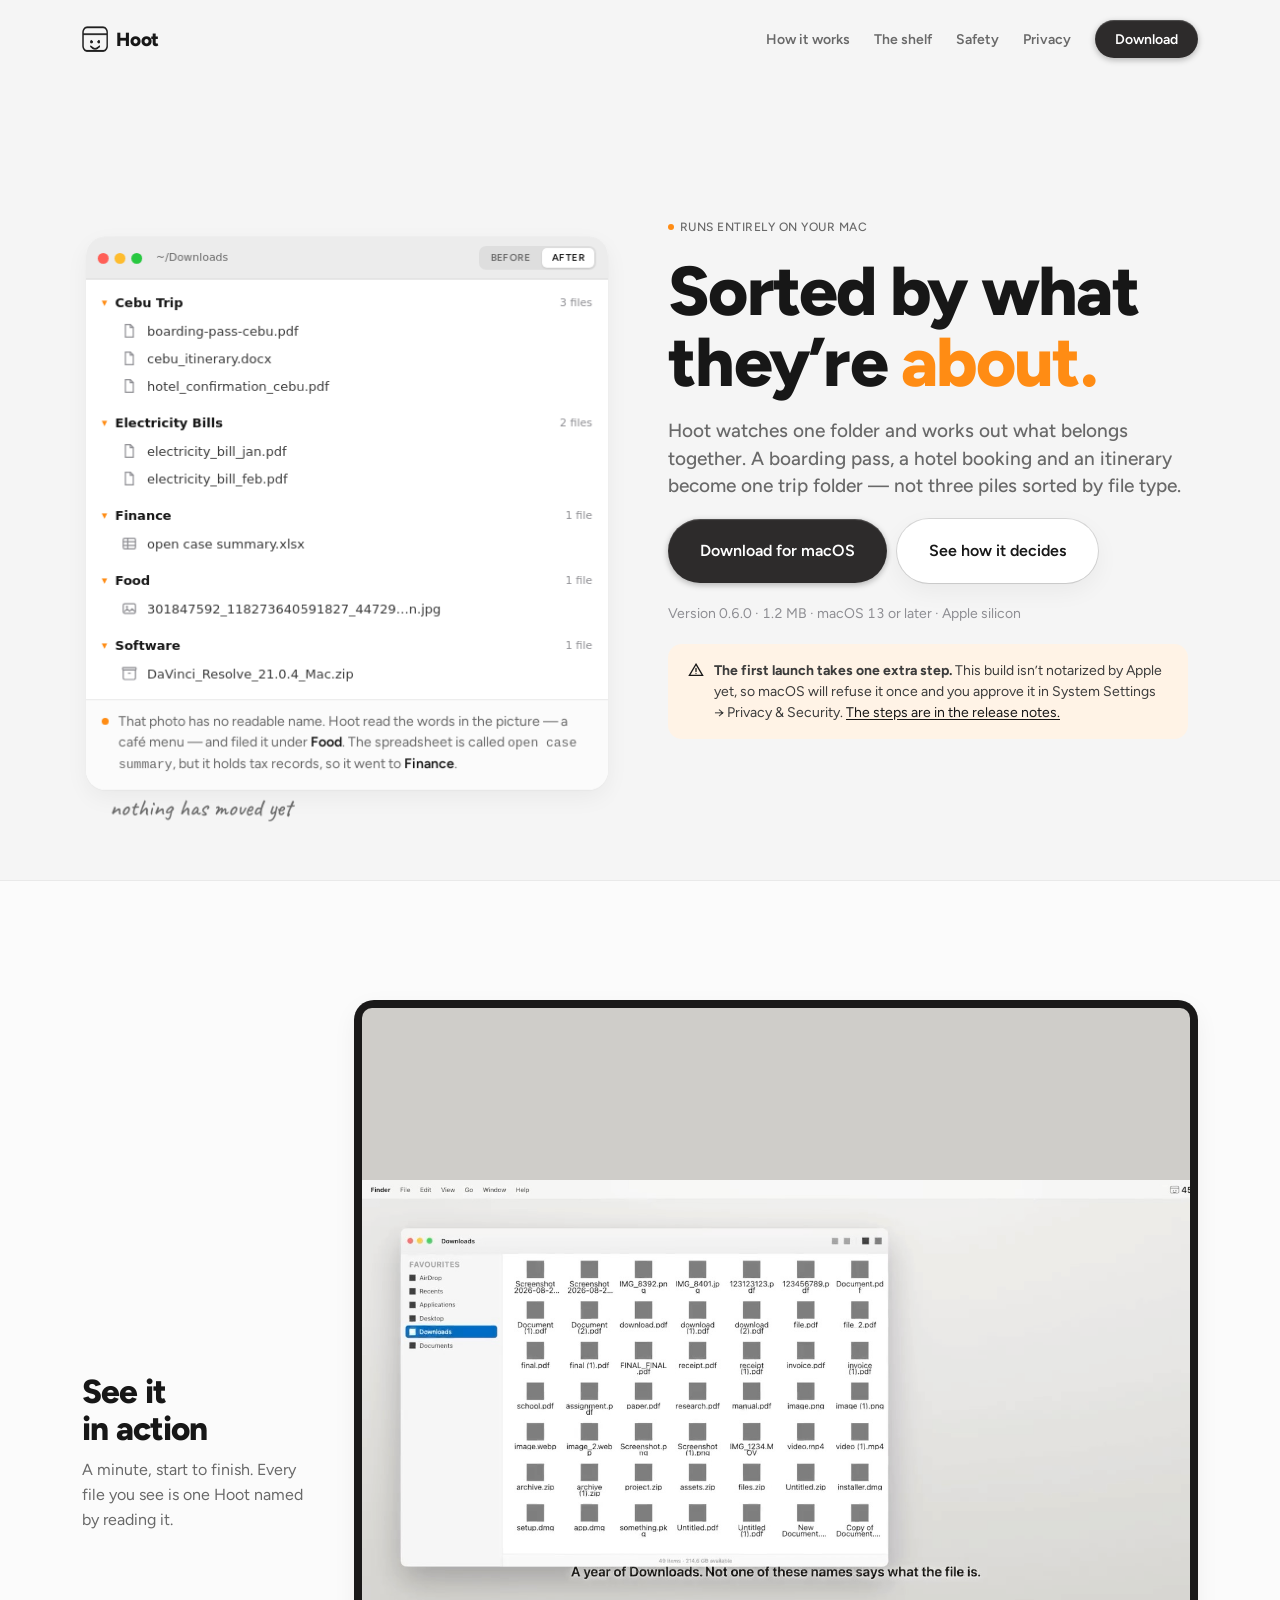
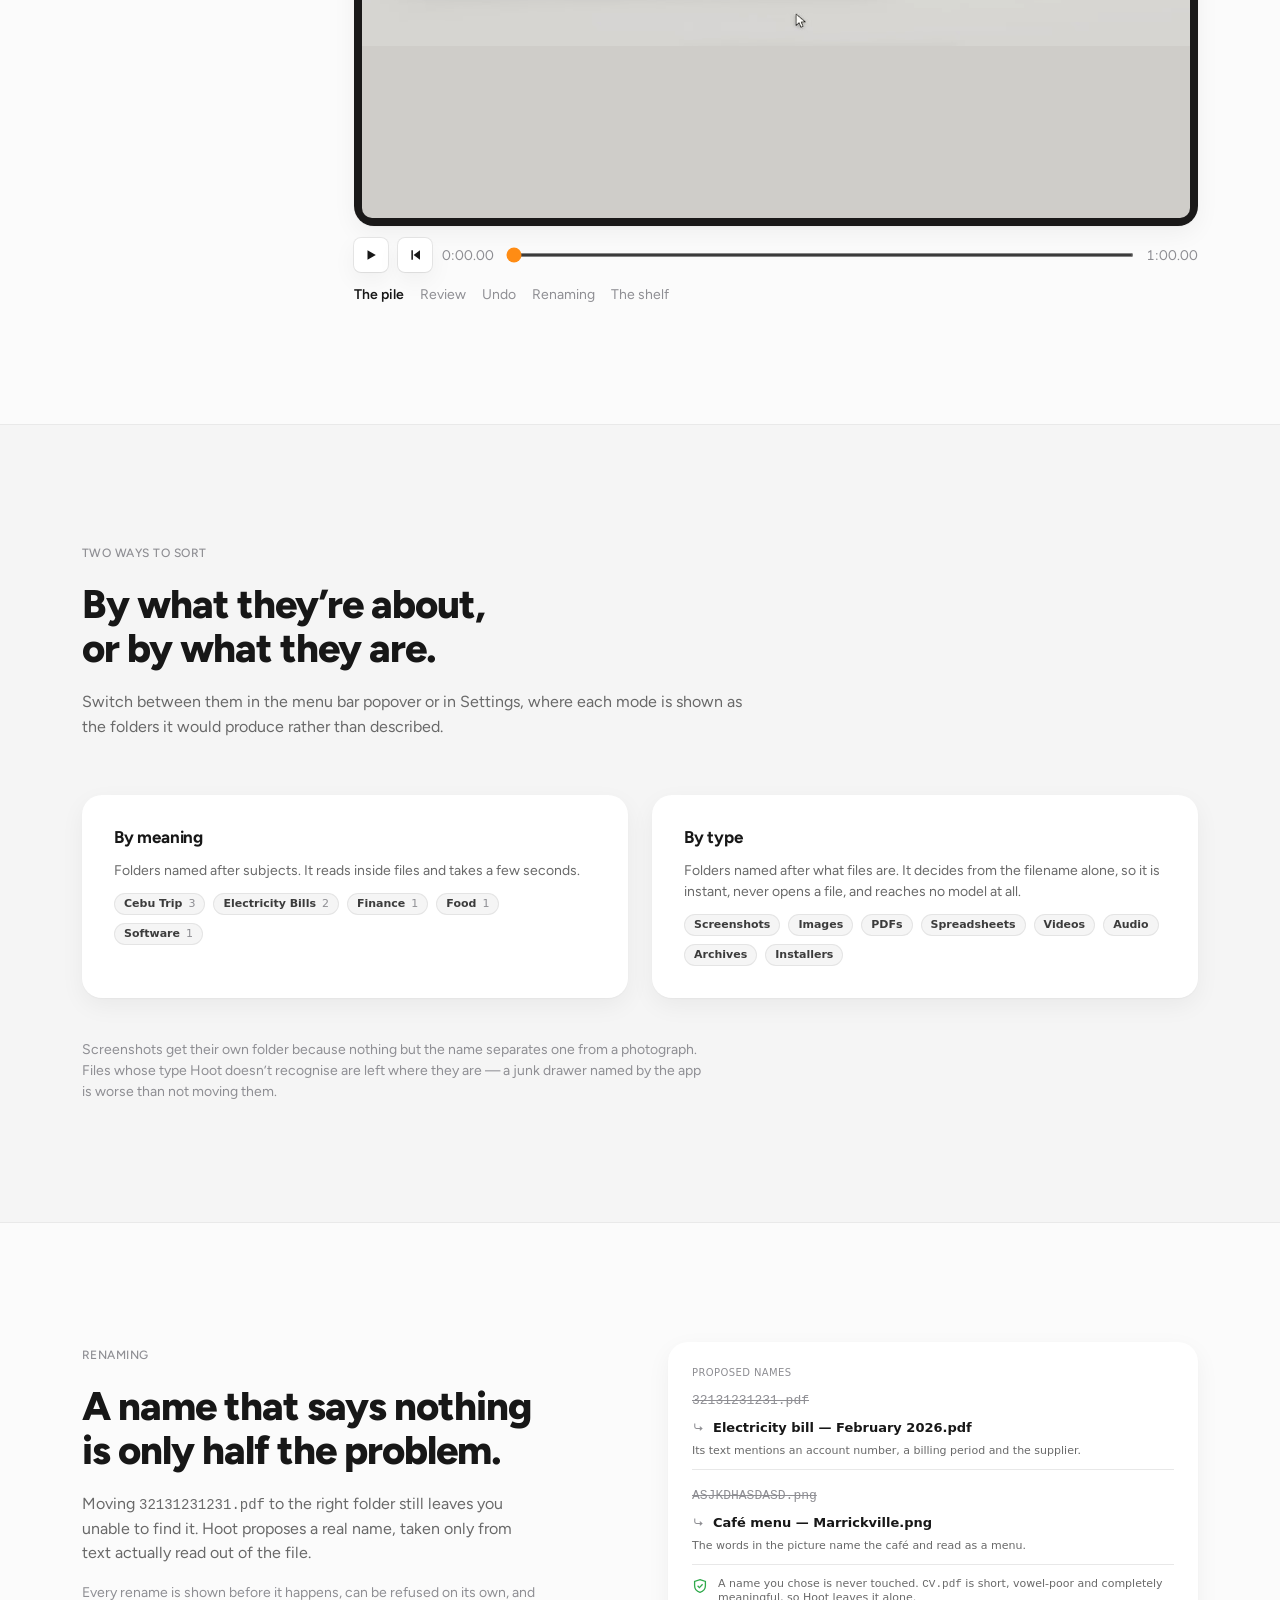
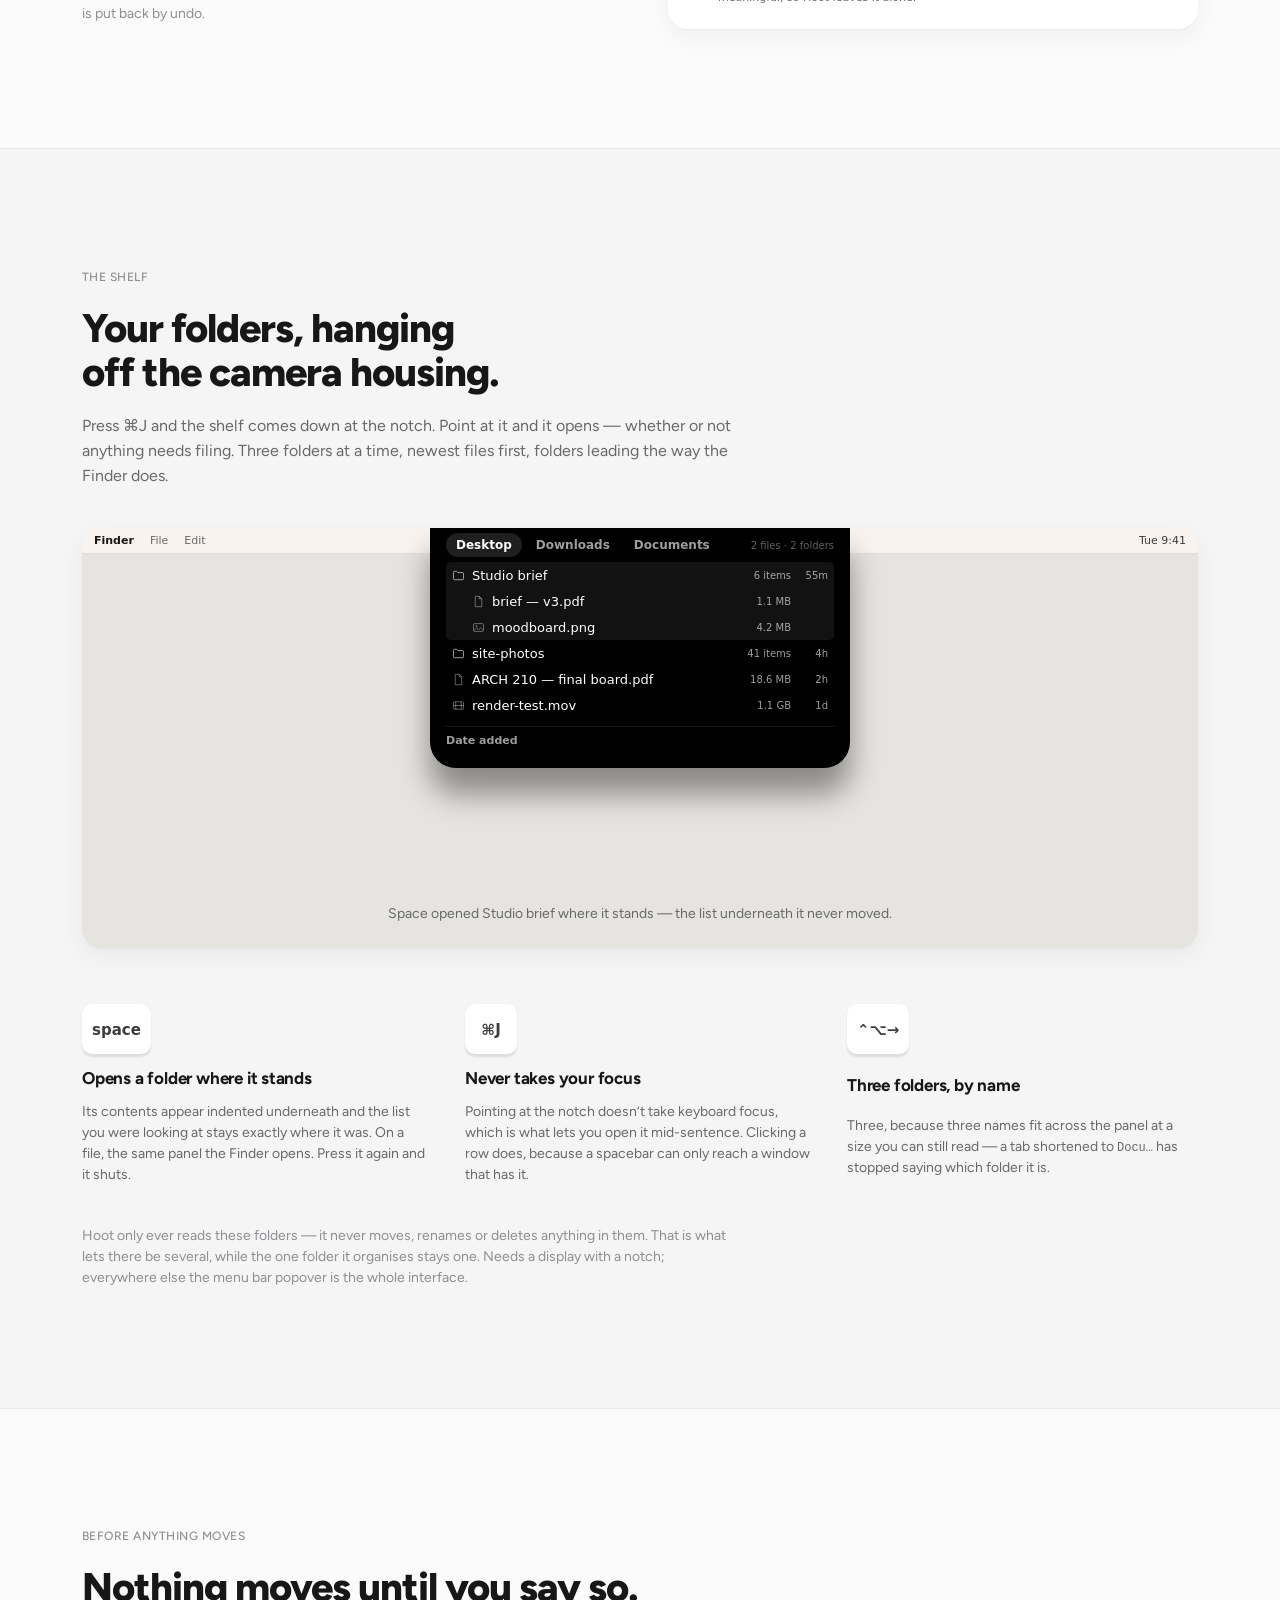
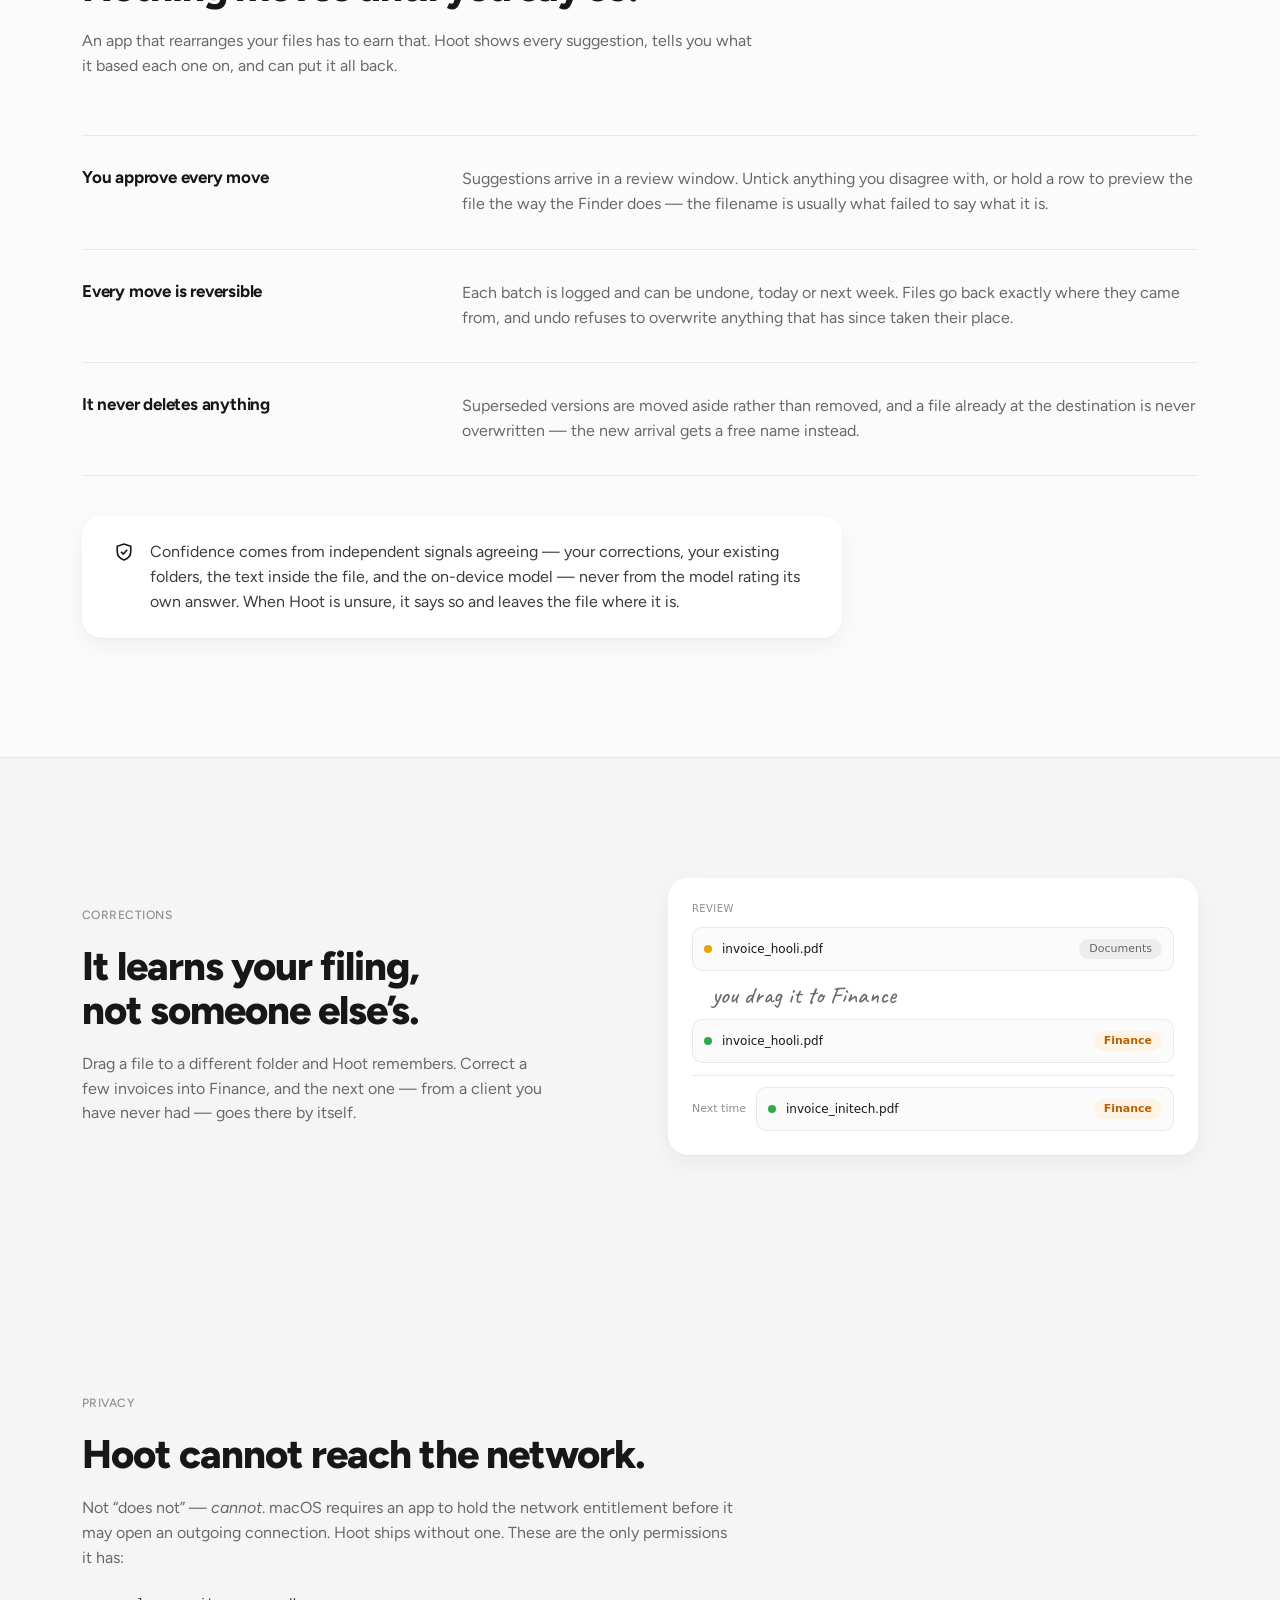
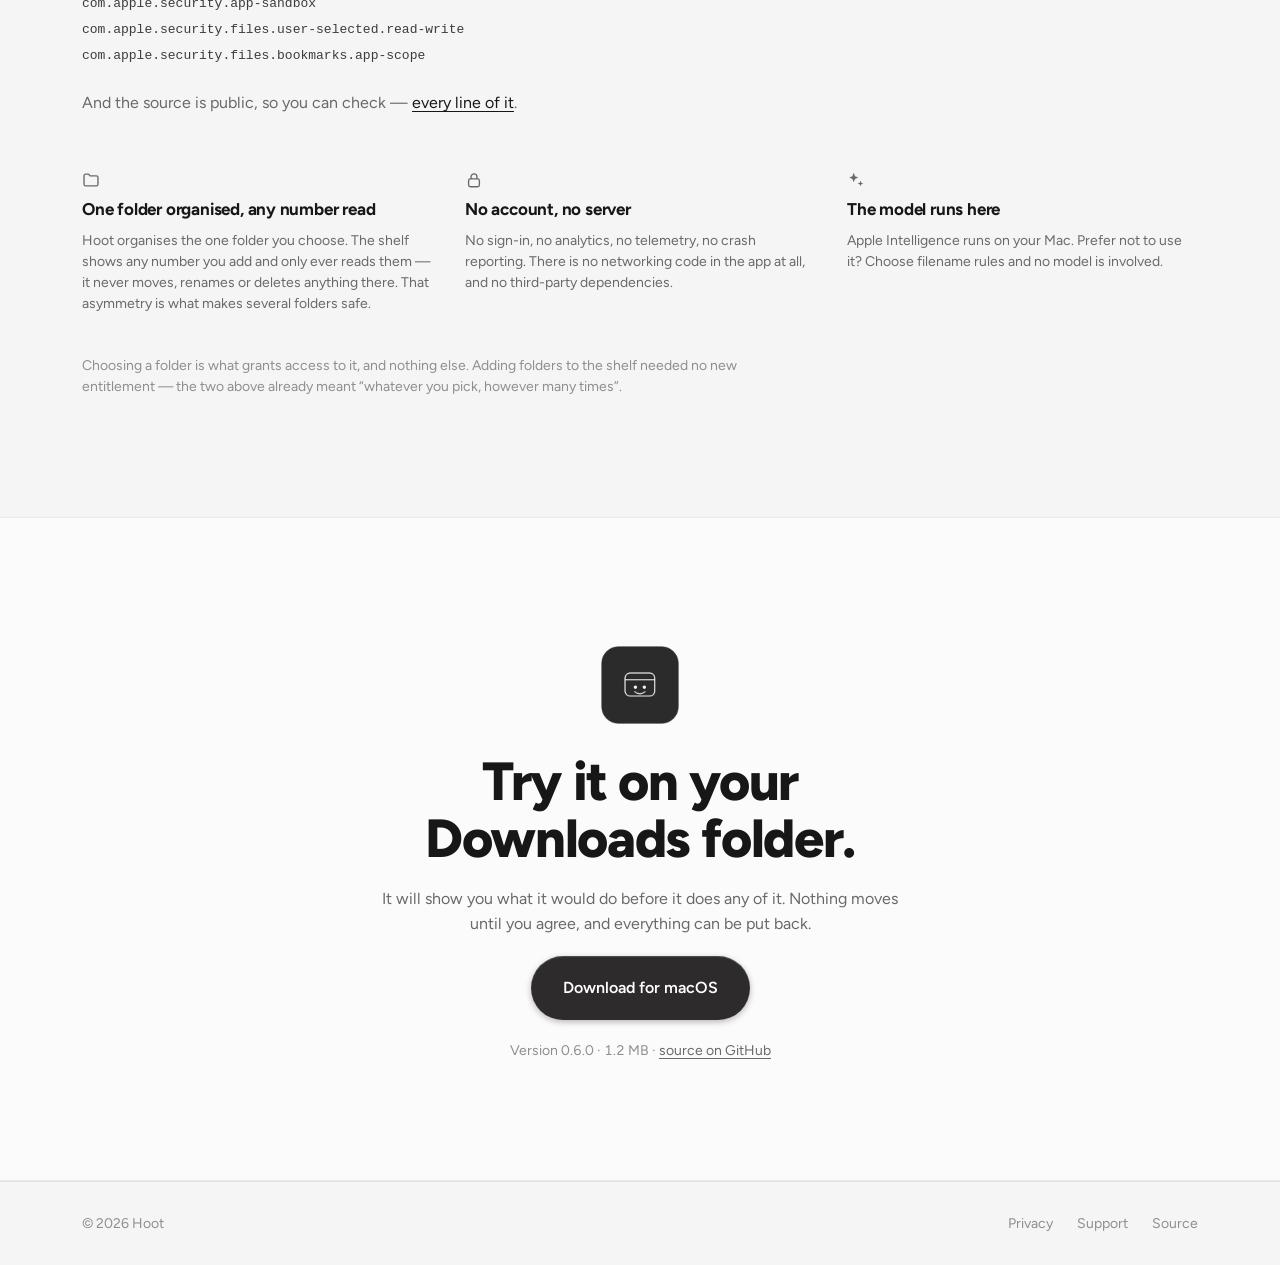
==== commit 6e2eda49: "Play the real recording, and let the page arrive rather than appear Two things, and the first replac" ====
--- a/Website/public/index.html
+++ b/Website/public/index.html
@@ -11,6 +11,18 @@
 <link rel="preconnect" href="https://fonts.gstatic.com" crossorigin>
 <link rel="stylesheet" href="https://fonts.googleapis.com/css2?family=Figtree:ital,wght@0,300..900;1,300..900&family=Caveat:wght@400..700&display=swap">
 <link rel="stylesheet" href="styles.css">
+<script>
+  /* Set before the first paint, so the entrance styles below only ever apply
+     where there is JavaScript to finish them. Without this the page would
+     load hidden and stay hidden for anybody whose scripts fail.
+
+     The timer is a dead man's switch, not a schedule: if app.js never runs —
+     blocked, errored, still downloading on a slow connection — everything is
+     shown anyway. A page that hides its own content behind a script it cannot
+     guarantee is a page that sometimes shows nothing. */
+  document.documentElement.className += " js";
+  setTimeout(function () { document.documentElement.className += " reveal-all"; }, 2200);
+</script>
 </head>
 <body>
 
@@ -32,7 +44,7 @@
   <symbol id="i-turn" viewBox="0 0 16 16"><path fill="none" stroke="currentColor" stroke-width="1.3" d="M3.4 3v4.2a2 2 0 0 0 2 2h6.4"/><path fill="none" stroke="currentColor" stroke-width="1.3" d="m9.6 7 2.6 2.2-2.6 2.2"/></symbol>
 </defs></svg>
 
-<header class="nav wrap">
+<header class="nav wrap" data-reveal data-entrance>
   <a class="wordmark" href="#top" aria-label="Hoot, home">
     <img src="assets/HootMark-Black.png" alt="" width="26" height="26">
     <span>Hoot</span>
@@ -50,7 +62,7 @@
 
   <!-- ---------- hero ---------- -->
   <section>
-    <div class="wrap hero">
+    <div class="wrap hero" data-reveal data-entrance>
       <figure class="demo">
         <div class="demo-frame">
           <div class="demo-bar">
@@ -108,7 +120,7 @@
         <figcaption class="annotation" aria-hidden="true">nothing has moved yet</figcaption>
       </figure>
 
-      <div class="hero-copy">
+      <div class="hero-copy" data-reveal data-entrance>
         <span class="status-dot">Runs entirely on your Mac</span>
         <h1>Sorted by what<br>they’re <em>about.</em></h1>
         <p class="lede">Hoot watches one folder and works out what belongs together. A boarding pass, a hotel booking and an itinerary become one trip folder — not three piles sorted by file type.</p>
@@ -132,7 +144,7 @@
 
   <!-- ---------- see it in action ---------- -->
   <section class="band" id="demo">
-    <div class="wrap demo-split">
+    <div class="wrap demo-split" data-reveal>
       <div class="demo-intro">
         <h2>See it<br>in action</h2>
         <p>A minute, start to finish. Every file you see is one Hoot named by reading it.</p>
@@ -140,146 +152,16 @@
 
       <figure class="player">
         <div class="bezel">
-          <div class="screen" id="stage" data-scene="pile">
-            <div class="mb">
-              <b>Finder</b><span>File</span><span>Edit</span><span>View</span><span>Go</span><span>Window</span><span>Help</span>
-              <span class="mb-right">
-                <span class="hootmark"><img src="assets/HootMark-White.png" alt=""><i id="mb-count">45</i></span>
-                <span class="clock">Tue 9:41</span>
-              </span>
-            </div>
-
-            <div class="popover" id="popover" hidden>
-              <b>Watching Downloads</b>
-              <span>49 files. Click Review to decide.</span>
-              <div class="pv-row is-on"><svg aria-hidden="true"><use href="#i-folder"></use></svg>Review files<em>45</em></div>
-              <div class="pv-row"><svg aria-hidden="true"><use href="#i-turn"></use></svg>History</div>
-            </div>
-
-            <div class="win" id="win">
-              <div class="win-bar"><i></i><i></i><i></i><span id="win-title">Downloads</span></div>
-              <div class="win-body">
-                <div class="sidebar">
-                  <b>Favourites</b><span>AirDrop</span><span>Recents</span><span>Applications</span>
-                  <span>Desktop</span><span class="on">Downloads</span><span>Documents</span>
-                </div>
-                <div class="pane">
-                  <div class="scene" data-scene="pile"><div class="pile">
-                <figure><svg aria-hidden="true"><use href="#i-photo"></use></svg><figcaption>Screenshot 2026-08-21 at 11.43.02 AM.png</figcaption></figure>
-                <figure><svg aria-hidden="true"><use href="#i-photo"></use></svg><figcaption>Screenshot 2026-08-29 at 2.17.44 PM.png</figcaption></figure>
-                <figure><svg aria-hidden="true"><use href="#i-photo"></use></svg><figcaption>IMG_8392.png</figcaption></figure>
-                <figure><svg aria-hidden="true"><use href="#i-photo"></use></svg><figcaption>IMG_8401.jpg</figcaption></figure>
-                <figure><svg aria-hidden="true"><use href="#i-doc"></use></svg><figcaption>123123123.pdf</figcaption></figure>
-                <figure><svg aria-hidden="true"><use href="#i-doc"></use></svg><figcaption>123456789.pdf</figcaption></figure>
-                <figure><svg aria-hidden="true"><use href="#i-doc"></use></svg><figcaption>Document.pdf</figcaption></figure>
-                <figure><svg aria-hidden="true"><use href="#i-doc"></use></svg><figcaption>Document (1).pdf</figcaption></figure>
-                <figure><svg aria-hidden="true"><use href="#i-doc"></use></svg><figcaption>Document (2).pdf</figcaption></figure>
-                <figure><svg aria-hidden="true"><use href="#i-doc"></use></svg><figcaption>download.pdf</figcaption></figure>
-                <figure><svg aria-hidden="true"><use href="#i-doc"></use></svg><figcaption>download (1).pdf</figcaption></figure>
-                <figure><svg aria-hidden="true"><use href="#i-doc"></use></svg><figcaption>download (2).pdf</figcaption></figure>
-                <figure><svg aria-hidden="true"><use href="#i-doc"></use></svg><figcaption>file.pdf</figcaption></figure>
-                <figure><svg aria-hidden="true"><use href="#i-doc"></use></svg><figcaption>file_2.pdf</figcaption></figure>
-                <figure><svg aria-hidden="true"><use href="#i-doc"></use></svg><figcaption>final.pdf</figcaption></figure>
-                <figure><svg aria-hidden="true"><use href="#i-doc"></use></svg><figcaption>final (1).pdf</figcaption></figure>
-                <figure><svg aria-hidden="true"><use href="#i-doc"></use></svg><figcaption>FINAL_FINAL.pdf</figcaption></figure>
-                <figure><svg aria-hidden="true"><use href="#i-doc"></use></svg><figcaption>receipt.pdf</figcaption></figure>
-                <figure><svg aria-hidden="true"><use href="#i-doc"></use></svg><figcaption>receipt (1).pdf</figcaption></figure>
-                <figure><svg aria-hidden="true"><use href="#i-doc"></use></svg><figcaption>invoice.pdf</figcaption></figure>
-                <figure><svg aria-hidden="true"><use href="#i-doc"></use></svg><figcaption>invoice (1).pdf</figcaption></figure>
-                <figure><svg aria-hidden="true"><use href="#i-doc"></use></svg><figcaption>school.pdf</figcaption></figure>
-                <figure><svg aria-hidden="true"><use href="#i-doc"></use></svg><figcaption>assignment.pdf</figcaption></figure>
-                <figure><svg aria-hidden="true"><use href="#i-doc"></use></svg><figcaption>paper.pdf</figcaption></figure>
-                <figure><svg aria-hidden="true"><use href="#i-doc"></use></svg><figcaption>research.pdf</figcaption></figure>
-                <figure><svg aria-hidden="true"><use href="#i-doc"></use></svg><figcaption>manual.pdf</figcaption></figure>
-                <figure><svg aria-hidden="true"><use href="#i-photo"></use></svg><figcaption>image.png</figcaption></figure>
-                <figure><svg aria-hidden="true"><use href="#i-photo"></use></svg><figcaption>image (1).png</figcaption></figure>
-                <figure><svg aria-hidden="true"><use href="#i-photo"></use></svg><figcaption>image.webp</figcaption></figure>
-                <figure><svg aria-hidden="true"><use href="#i-photo"></use></svg><figcaption>image_2.webp</figcaption></figure>
-                <figure><svg aria-hidden="true"><use href="#i-photo"></use></svg><figcaption>Screenshot.png</figcaption></figure>
-                <figure><svg aria-hidden="true"><use href="#i-photo"></use></svg><figcaption>Screenshot (1).png</figcaption></figure>
-                <figure><svg aria-hidden="true"><use href="#i-film"></use></svg><figcaption>IMG_1234.MOV</figcaption></figure>
-                <figure><svg aria-hidden="true"><use href="#i-film"></use></svg><figcaption>video.mp4</figcaption></figure>
-                <figure><svg aria-hidden="true"><use href="#i-film"></use></svg><figcaption>video (1).mp4</figcaption></figure>
-                <figure><svg aria-hidden="true"><use href="#i-archive"></use></svg><figcaption>archive.zip</figcaption></figure>
-                <figure><svg aria-hidden="true"><use href="#i-archive"></use></svg><figcaption>archive (1).zip</figcaption></figure>
-                <figure><svg aria-hidden="true"><use href="#i-archive"></use></svg><figcaption>project.zip</figcaption></figure>
-                <figure><svg aria-hidden="true"><use href="#i-archive"></use></svg><figcaption>assets.zip</figcaption></figure>
-                <figure><svg aria-hidden="true"><use href="#i-archive"></use></svg><figcaption>files.zip</figcaption></figure>
-                <figure><svg aria-hidden="true"><use href="#i-archive"></use></svg><figcaption>Untitled.zip</figcaption></figure>
-                <figure><svg aria-hidden="true"><use href="#i-box"></use></svg><figcaption>installer.dmg</figcaption></figure>
-                <figure><svg aria-hidden="true"><use href="#i-box"></use></svg><figcaption>setup.dmg</figcaption></figure>
-                <figure><svg aria-hidden="true"><use href="#i-box"></use></svg><figcaption>app.dmg</figcaption></figure>
-                <figure><svg aria-hidden="true"><use href="#i-box"></use></svg><figcaption>something.pkg</figcaption></figure>
-                <figure><svg aria-hidden="true"><use href="#i-doc"></use></svg><figcaption>Untitled.pdf</figcaption></figure>
-                <figure><svg aria-hidden="true"><use href="#i-doc"></use></svg><figcaption>Untitled (1).pdf</figcaption></figure>
-                <figure><svg aria-hidden="true"><use href="#i-doc"></use></svg><figcaption>New Document.pdf</figcaption></figure>
-                <figure><svg aria-hidden="true"><use href="#i-doc"></use></svg><figcaption>Copy of Document.pdf</figcaption></figure>
-                  </div></div>
-
-                  <div class="scene" data-scene="review"><div class="mini">
-                    <div class="mini-head"><b>45 files to file away</b><span>Untick anything you disagree with. Nothing moves until you apply.</span></div>
-              <div class="mv"><span class="dot hi"></span><span class="nm">Document (2).pdf</span><span class="to">Coursework</span><span class="pc">91%</span></div>
-              <div class="mv"><span class="dot hi"></span><span class="nm">download (1).pdf</span><span class="to">Receipts</span><span class="pc">86%</span></div>
-              <div class="mv"><span class="dot hi"></span><span class="nm">Untitled.zip</span><span class="to">Archives</span><span class="pc">78%</span></div>
-              <div class="mv"><span class="dot lo"></span><span class="nm">123123123.pdf</span><span class="to grey">Stays in Downloads</span><span class="pc">22%</span></div>
-                    <span class="more">and 42 more</span>
-                    <div class="mini-foot"><span>45 selected · 8 folders</span><span class="btn">Not now</span><span class="btn go">Move 45 Files</span></div>
-                  </div></div>
-
-                  <div class="scene" data-scene="approve"><div class="pile">
-                <figure class="dir"><svg aria-hidden="true"><use href="#i-folder"></use></svg><figcaption>Coursework<b>14 items</b></figcaption></figure>
-                <figure class="dir"><svg aria-hidden="true"><use href="#i-folder"></use></svg><figcaption>Receipts<b>7 items</b></figcaption></figure>
-                <figure class="dir"><svg aria-hidden="true"><use href="#i-folder"></use></svg><figcaption>Photos<b>6 items</b></figcaption></figure>
-                <figure class="dir"><svg aria-hidden="true"><use href="#i-folder"></use></svg><figcaption>Screenshots<b>4 items</b></figcaption></figure>
-                <figure class="dir"><svg aria-hidden="true"><use href="#i-folder"></use></svg><figcaption>Archives<b>6 items</b></figcaption></figure>
-                <figure class="dir"><svg aria-hidden="true"><use href="#i-folder"></use></svg><figcaption>Installers<b>4 items</b></figcaption></figure>
-                <figure class="dir"><svg aria-hidden="true"><use href="#i-folder"></use></svg><figcaption>Video<b>3 items</b></figcaption></figure>
-                <figure class="dir"><svg aria-hidden="true"><use href="#i-folder"></use></svg><figcaption>Manuals<b>1 items</b></figcaption></figure>
-                <figure><svg aria-hidden="true"><use href="#i-doc"></use></svg><figcaption>123123123.pdf</figcaption></figure>
-                <figure><svg aria-hidden="true"><use href="#i-doc"></use></svg><figcaption>123456789.pdf</figcaption></figure>
-                <figure><svg aria-hidden="true"><use href="#i-doc"></use></svg><figcaption>Untitled.pdf</figcaption></figure>
-                <figure><svg aria-hidden="true"><use href="#i-doc"></use></svg><figcaption>Untitled (1).pdf</figcaption></figure>
-                  </div></div>
-
-                  <div class="scene" data-scene="undo"><div class="mini">
-                    <div class="hist"><svg aria-hidden="true"><use href="#i-turn"></use></svg>
-                      <span class="nm"><b>45 files moved to 8 folders</b><em>Undone. Every file is back where it was.</em></span>
-                      <span class="ok">Put back</span></div>
-                    <span class="more">Files go back exactly where they came from. Nothing is ever deleted.</span>
-                  </div></div>
-
-                  <div class="scene" data-scene="rename"><div class="mini">
-                    <span class="more">Only these two names say nothing. Every other name was left alone.</span>
-              <div class="rn"><span class="old">123123123.pdf</span><span class="arrow"><svg aria-hidden="true"><use href="#i-turn"></use></svg><span class="new">Electricity bill — February 2026.pdf</span></span><span class="why">Its text mentions an account number, a billing period and the supplier.</span></div>
-              <div class="rn"><span class="old">Untitled (1).pdf</span><span class="arrow"><svg aria-hidden="true"><use href="#i-turn"></use></svg><span class="new">ARCH 210 — final brief.pdf</span></span><span class="why">Its first page carries the course code and the words final brief.</span></div>
-                    <div class="mini-foot"><span>Undo puts every old name back.</span><span class="btn">Keep names</span><span class="btn go">Rename 2</span></div>
-                  </div></div>
-                </div>
-              </div>
-              <div class="win-foot" id="win-foot">49 items · 214.6 GB available</div>
-            </div>
-
-            <div class="desk" id="desk" hidden>
-              <div class="np">
-                <div class="tabs"><span class="on">Desktop</span><span>Downloads</span><span>Documents</span></div>
-              <div class="r grp"><svg aria-hidden="true"><use href="#i-folder"></use></svg><b>Studio brief</b><em>6 items</em><em>55m</em></div>
-              <div class="r grp kid"><svg aria-hidden="true"><use href="#i-doc"></use></svg><b>brief — v3.pdf</b><em>1.1 MB</em><em></em></div>
-              <div class="r grp kid end"><svg aria-hidden="true"><use href="#i-photo"></use></svg><b>moodboard.png</b><em>4.2 MB</em><em></em></div>
-              <div class="r "><svg aria-hidden="true"><use href="#i-doc"></use></svg><b>ARCH 210 — final brief.pdf</b><em>18.6 MB</em><em>2h</em></div>
-              <div class="r "><svg aria-hidden="true"><use href="#i-photo"></use></svg><b>Screenshot 2026-09-16 at 14.02.11.png</b><em>1.9 MB</em><em>12m</em></div>
-              <div class="r "><svg aria-hidden="true"><use href="#i-film"></use></svg><b>render-test.mov</b><em>1.1 GB</em><em>1d</em></div>
-                <div class="np-foot"><span>Date added</span><span class="hint"><i>space</i> opens it where it stands</span></div>
-              </div>
-            </div>
-
-            <div class="closing" id="closing" hidden>
-              <span class="cl-mark"><img src="assets/HootMark-Black.png" alt=""><b>hoot</b></span>
-              <h3>Sorted by what they’re <em>about.</em></h3>
-              <p>Runs entirely on your Mac. Version 0.6.0 · macOS 13 or later.</p>
-            </div>
-
-            <p class="cap" id="cap"></p>
-          </div>
+          <!-- Self-hosted, for the reason the privacy section exists: a page
+               that tells people the app reaches nothing cannot itself hand the
+               visitor to a third-party player. `preload="none"` so the nine
+               megabytes are only fetched by somebody who scrolls this far. -->
+          <video id="demo-video" class="screen" width="1440" height="810"
+                 poster="assets/hoot-demo-poster.jpg"
+                 preload="none" muted playsinline loop
+                 aria-label="A minute of Hoot: the pile, review, undo, renaming and the shelf">
+            <source src="assets/hoot-demo.mp4" type="video/mp4">
+          </video>
         </div>
 
         <div class="controls">
@@ -287,7 +169,7 @@
           <button type="button" id="restart" aria-label="Start again"><svg width="14" height="14" viewBox="0 0 14 14" aria-hidden="true"><path fill="currentColor" d="M3.4 2.2h1.5v9.6H3.4zM12 2.2 5.6 7 12 11.8z"/></svg></button>
           <span class="t" id="elapsed">0:00.00</span>
           <input type="range" id="seek" min="0" max="60" step="0.05" value="0" aria-label="Seek">
-          <span class="t">1:00.00</span>
+          <span class="t" id="total">1:00.00</span>
         </div>
 
         <figcaption class="chapters" id="chapters"></figcaption>
@@ -297,12 +179,12 @@
 
   <!-- ---------- two ways to sort ---------- -->
   <section id="how">
-    <div class="wrap">
+    <div class="wrap" data-reveal>
       <span class="eyebrow">Two ways to sort</span>
       <h2 style="font: var(--text-display-3); font-size: clamp(30px, 3.4vw, 40px); max-width: 720px;">By what they’re about, or by what they are.</h2>
       <p class="lede" style="margin-block: var(--space-8) var(--space-12); max-width: 680px;">Switch between them in the menu bar popover or in Settings, where each mode is shown as the folders it would produce rather than described.</p>
 
-      <div class="cards">
+      <div class="cards" data-reveal>
         <div class="card">
           <h3>By meaning</h3>
           <p>Folders named after subjects. It reads inside files and takes a few seconds.</p>
@@ -332,7 +214,7 @@
 
   <!-- ---------- renaming ---------- -->
   <section class="band">
-    <div class="wrap split">
+    <div class="wrap split" data-reveal>
       <div style="max-width: 460px;">
         <span class="eyebrow">Renaming</span>
         <h2 style="font: var(--text-display-3); font-size: clamp(30px, 3.4vw, 40px);">A name that says nothing is only half the problem.</h2>
@@ -370,7 +252,7 @@
 
   <!-- ---------- the shelf ---------- -->
   <section id="notch">
-    <div class="wrap">
+    <div class="wrap" data-reveal>
       <span class="eyebrow">The shelf</span>
       <h2 style="font: var(--text-display-3); font-size: clamp(30px, 3.4vw, 40px); max-width: 700px;">Your folders, hanging off the camera housing.</h2>
       <p class="lede" style="margin-block: var(--space-8) var(--space-11); max-width: 680px;">Press ⌘J and the shelf comes down at the notch. Point at it and it opens — whether or not anything needs filing. Three folders at a time, newest files first, folders leading the way the Finder does.</p>
@@ -397,7 +279,7 @@
         <p class="stage-caption" id="shelf-caption">Space opened Studio brief where it stands — the list underneath it never moved.</p>
       </div>
 
-      <div class="keys">
+      <div class="keys" data-reveal>
         <div>
           <span class="keycap">space</span>
           <h3>Opens a folder where it stands</h3>
@@ -421,12 +303,12 @@
 
   <!-- ---------- safety ---------- -->
   <section id="safety" class="band">
-    <div class="wrap">
+    <div class="wrap" data-reveal>
       <span class="eyebrow">Before anything moves</span>
       <h2 style="font: var(--text-display-3); font-size: clamp(30px, 3.4vw, 40px); max-width: 680px;">Nothing moves until you say so.</h2>
       <p class="lede" style="margin-block: var(--space-8) var(--space-12); max-width: 680px;">An app that rearranges your files has to earn that. Hoot shows every suggestion, tells you what it based each one on, and can put it all back.</p>
 
-      <div class="promises">
+      <div class="promises" data-reveal>
         <div class="promise">
           <h3>You approve every move</h3>
           <p>Suggestions arrive in a review window. Untick anything you disagree with, or hold a row to preview the file the way the Finder does — the filename is usually what failed to say what it is.</p>
@@ -450,7 +332,7 @@
 
   <!-- ---------- corrections ---------- -->
   <section>
-    <div class="wrap split">
+    <div class="wrap split" data-reveal>
       <div style="max-width: 460px;">
         <span class="eyebrow">Corrections</span>
         <h2 style="font: var(--text-display-3); font-size: clamp(30px, 3.4vw, 40px);">It learns your filing, not someone else’s.</h2>
@@ -472,7 +354,7 @@
 
   <!-- ---------- privacy ---------- -->
   <section id="privacy">
-    <div class="wrap">
+    <div class="wrap" data-reveal>
       <span class="eyebrow">Privacy</span>
       <h2 style="font: var(--text-display-3); font-size: clamp(30px, 3.4vw, 40px); max-width: 620px;">Hoot cannot reach the network.</h2>
       <p class="lede" style="margin-block: var(--space-8) var(--space-9); max-width: 680px;">Not “does not” — <em>cannot</em>. macOS requires an app to hold the network entitlement before it may open an outgoing connection. Hoot ships without one. These are the only permissions it has:</p>
@@ -484,7 +366,7 @@
       </ul>
       <p class="lede" style="margin-bottom: var(--space-12);">And the source is public, so you can check — <a href="https://github.com/codeficklefish/Hoot" style="text-decoration: underline; text-underline-offset: 3px;">every line of it</a>.</p>
 
-      <div class="claims">
+      <div class="claims" data-reveal>
         <div>
           <svg width="18" height="18" aria-hidden="true"><use href="#i-folder"></use></svg>
           <h3>One folder organised, any number read</h3>
@@ -508,7 +390,7 @@
 
   <!-- ---------- close ---------- -->
   <section class="band">
-    <div class="close">
+    <div class="close" data-reveal>
       <img src="assets/AppIcon-256.png" alt="" width="96" height="96">
       <h2>Try it on your Downloads folder.</h2>
       <p>It will show you what it would do before it does any of it. Nothing moves until you agree, and everything can be put back.</p>
--- a/Website/public/styles.css
+++ b/Website/public/styles.css
@@ -136,6 +136,70 @@
    that, and against its longer sections it opened gaps taller than the content
    — a heading alone on a screen, its paragraph on the next. */
 
+/* ---------- entrance and reveal ----------
+   The page arrives rather than appearing. Everything below the first screen
+   waits until it is scrolled to, and the first screen waits until the
+   typefaces are in — which is the part that makes it feel deliberate rather
+   than slow. Without that gate the headline animates in at a fallback weight
+   and then jumps when Figtree lands, and an entrance that reflows halfway
+   through is worse than none.
+
+   All of it hangs off `.js`, set before first paint. No JavaScript, no
+   hiding: the page is plain HTML and renders in full. */
+:root { --ease-entrance: cubic-bezier(.22,.61,.36,1); }
+
+.js [data-reveal] > * {
+  opacity: 0;
+  transform: translateY(22px);
+  transition: opacity .72s var(--ease-entrance), transform .72s var(--ease-entrance);
+  will-change: opacity, transform;
+}
+.js [data-reveal].is-in > * { opacity: 1; transform: none; }
+.js [data-reveal].is-in > *:nth-child(1) { transition-delay: 0ms; }
+.js [data-reveal].is-in > *:nth-child(2) { transition-delay: 70ms; }
+.js [data-reveal].is-in > *:nth-child(3) { transition-delay: 140ms; }
+.js [data-reveal].is-in > *:nth-child(4) { transition-delay: 210ms; }
+.js [data-reveal].is-in > *:nth-child(5) { transition-delay: 280ms; }
+.js [data-reveal].is-in > *:nth-child(6) { transition-delay: 350ms; }
+.js [data-reveal].is-in > *:nth-child(7) { transition-delay: 420ms; }
+.js [data-reveal].is-in > *:nth-child(8) { transition-delay: 490ms; }
+.js [data-reveal].is-in > *:nth-child(9) { transition-delay: 560ms; }
+.js [data-reveal].is-in > *:nth-child(10) { transition-delay: 630ms; }
+
+/* The first screen holds still until the fonts are ready, then comes in a
+   beat slower than the rest — it is the one part nobody scrolled to, so it
+   has to earn the moment it takes. */
+.js [data-entrance] > * { transition-duration: .9s; }
+.js [data-entrance].is-in > *:nth-child(1) { transition-delay: 60ms; }
+.js [data-entrance].is-in > *:nth-child(2) { transition-delay: 160ms; }
+.js [data-entrance].is-in > *:nth-child(3) { transition-delay: 250ms; }
+.js [data-entrance].is-in > *:nth-child(4) { transition-delay: 330ms; }
+.js [data-entrance].is-in > *:nth-child(5) { transition-delay: 400ms; }
+.js [data-entrance].is-in > *:nth-child(6) { transition-delay: 460ms; }
+
+/* The hero's window comes from further away and takes longer, because it is
+   the largest object on the page and a big thing that moves a short distance
+   reads as a jolt. */
+.js .hero[data-reveal] > .demo { transform: translateY(34px) scale(.985); transition-duration: 1s; }
+.js .hero[data-reveal].is-in > .demo { transform: none; }
+
+/* Escape hatches, in this order: the dead man's switch from the head script,
+   and somebody who has told their system they do not want this. Both win over
+   everything above. */
+.js.reveal-all [data-reveal] > *,
+.js [data-reveal].is-in > * { opacity: 1; }
+.js.reveal-all [data-reveal] > * { transform: none; }
+
+@media (prefers-reduced-motion: reduce) {
+  .js [data-reveal] > *,
+  .js [data-entrance] > *,
+  .js .hero[data-reveal] > .demo {
+    opacity: 1 !important;
+    transform: none !important;
+    transition: none !important;
+  }
+}
+
 /* ---------- nav ---------- */
 .nav { display: flex; align-items: center; gap: var(--space-9); padding-block: var(--space-8); }
 .wordmark { display: flex; align-items: center; gap: var(--space-4); }
@@ -492,162 +556,41 @@
   min-width: 0;
 }
 .screen {
-  aspect-ratio: 16 / 10; border-radius: var(--radius-lg); overflow: hidden;
-  background: #CFCDC9; position: relative;
-  font-family: var(--font-system); container-type: inline-size;
+  display: block; width: 100%; aspect-ratio: 16 / 10;
+  border-radius: var(--radius-lg); background: #CFCDC9;
+  /* The recording is 16:9 inside a 16:10 frame, so it letterboxes rather than
+     crops — the caption across the bottom is the part a crop would eat. */
+  object-fit: contain;
 }
 
 /* Everything inside the screen is sized in cqw so the mock keeps its
    proportions from a phone to a wide desktop — a fixed 11px caption would be
    unreadable at 320px and lost at 900. */
-.screen .mb {
-  display: flex; align-items: center; gap: 2.2cqw; height: 4.4cqw;
-  padding-inline: 2cqw; background: rgba(255,250,244,.8);
-  font-size: 1.5cqw; color: var(--ink-3);
-  /* The only in-flow child of the screen, so it is what the screen measures
-     itself against. It clips like a real menu bar rather than pushing. */
-  min-width: 0; white-space: nowrap; overflow: hidden;
-}
-.screen .mb b { color: var(--ink-1); font-weight: 700; }
-.screen .mb .clock { margin-left: auto; }
-
-.win {
-  position: absolute; left: 6cqw; right: 6cqw; top: 8cqw; bottom: 4cqw;
-  background: var(--paper-0); border-radius: 1.2cqw; overflow: hidden;
-  box-shadow: 0 2cqw 4cqw rgba(0,0,0,.18); display: flex; flex-direction: column;
-}
-.win-bar { display: flex; align-items: center; gap: 1.2cqw; height: 4.2cqw; padding-inline: 1.6cqw; background: var(--mac-window); box-shadow: inset 0 -1px 0 var(--mac-separator); }
-.win-bar i { width: 1.1cqw; height: 1.1cqw; border-radius: 999px; display: block; }
-.win-bar i:nth-child(1) { background: #FF5F57; } .win-bar i:nth-child(2) { background: #FEBC2E; } .win-bar i:nth-child(3) { background: #28C840; }
-.win-bar span { font-size: 1.5cqw; color: var(--ink-2); margin-left: 1.4cqw; }
-.win-body { flex: 1; display: flex; min-height: 0; }
-.sidebar { width: 14cqw; flex: 0 0 auto; padding: 1.6cqw 1.2cqw; background: rgba(0,0,0,.02); box-shadow: inset -1px 0 0 var(--mac-separator); font-size: 1.35cqw; color: var(--ink-3); display: grid; gap: .9cqw; align-content: start; }
-.sidebar b { font-size: 1.1cqw; letter-spacing: .06em; text-transform: uppercase; color: var(--ink-4); font-weight: 600; }
-.sidebar span.on { color: var(--ink-1); font-weight: 600; }
-.pane { flex: 1; min-width: 0; position: relative; overflow: hidden; }
+
+  
 
 /* One scene on screen at a time. Crossfaded rather than cut, because the
    chapters are one continuous minute rather than five slides. */
-.scene { position: absolute; inset: 0; padding: 1.8cqw; overflow: hidden; opacity: 0; visibility: hidden; transition: opacity var(--dur-base) var(--ease-standard), visibility var(--dur-base); }
-.screen[data-scene="pile"]   .scene[data-scene="pile"],
-.screen[data-scene="notice"] .scene[data-scene="pile"],
-.screen[data-scene="approve"] .scene[data-scene="approve"],
-.screen[data-scene="review"] .scene[data-scene="review"],
-.screen[data-scene="undo"]   .scene[data-scene="undo"],
-.screen[data-scene="rename"] .scene[data-scene="rename"],
-.screen[data-scene="shelf"]  .scene[data-scene="shelf"] { opacity: 1; visibility: visible; }
 
 /* The pile. Real filenames, because invented ones are always tidier than the
    folder they are meant to be standing in for. */
-.pile { display: grid; grid-template-columns: repeat(7, 1fr); gap: .45cqw .4cqw; align-content: start; }
-.pile figure { margin: 0; display: grid; justify-items: center; gap: .4cqw; }
-.pile svg { width: 2.9cqw; height: 2.9cqw; color: var(--ink-4); }
-.pile figcaption { font-size: 1.12cqw; line-height: 1.25; color: var(--ink-2); text-align: center; max-width: 11cqw; overflow: hidden; display: -webkit-box; -webkit-line-clamp: 2; -webkit-box-orient: vertical; word-break: break-all; }
 
 /* The sorted result, and the rename proposals, at the same scale. */
-.mini { display: grid; gap: .8cqw; align-content: start; font-size: 1.5cqw; }
-.mini .g { font-weight: 600; color: var(--ink-1); display: flex; gap: .8cqw; align-items: center; }
-.mini .g em { font-style: normal; margin-left: auto; font-weight: 400; font-size: 1.3cqw; color: var(--ink-4); }
-.mini .f { display: flex; gap: .8cqw; align-items: center; padding-left: 2.4cqw; color: var(--ink-3); }
-.mini svg { width: 1.8cqw; height: 1.8cqw; flex: 0 0 auto; }
-.mini .mv { display: flex; align-items: center; gap: 1cqw; padding: 1cqw; border-radius: .8cqw; background: var(--paper-1); box-shadow: inset 0 0 0 1px var(--line-1); }
-.mini .mv .dot { width: .9cqw; height: .9cqw; border-radius: 999px; flex: 0 0 auto; }
-.mini .mv .to { margin-left: auto; padding: .2cqw 1cqw; border-radius: 999px; background: var(--orange-50); color: var(--orange-700); font-weight: 600; font-size: 1.3cqw; }
-.mini .mv .to.grey { background: var(--paper-3); color: var(--ink-3); font-weight: 400; }
-.mini .old { font-family: var(--font-mono); color: var(--ink-4); text-decoration: line-through; font-size: 1.3cqw; }
-.mini .new { font-weight: 600; color: var(--ink-1); }
 
 /* The shelf scene has no Finder window — it is the desktop with the panel
    hanging out of the camera housing, which is where it actually lives. */
-.screen .desk { position: absolute; inset: 4.4cqw 0 0; display: grid; place-items: start center; }
-.screen .desk .np {
-  width: 46cqw; background: #000; color: #fff; border-radius: 0 0 2.4cqw 2.4cqw;
-  padding: 0 1.6cqw 1.6cqw; box-shadow: 0 2cqw 3cqw rgba(0,0,0,.45); font-size: 1.5cqw;
-}
-.screen .desk .np .tabs { display: flex; gap: .4cqw; align-items: center; height: 3.4cqw; }
-.screen .desk .np .tabs span { padding: .4cqw 1cqw; border-radius: 999px; font-size: 1.35cqw; font-weight: 600; color: var(--notch-ink-2); }
-.screen .desk .np .tabs span.on { background: var(--notch-tile-hover); color: #fff; }
-.screen .desk .np .r { display: grid; grid-template-columns: 2cqw minmax(0,1fr) auto; gap: .8cqw; align-items: center; height: 2.8cqw; padding-inline: .6cqw; border-radius: .6cqw; }
-.screen .desk .np .r.grp { background: var(--notch-tile); }
-.screen .desk .np .r.kid { padding-left: 2.8cqw; }
-.screen .desk .np .r svg { width: 1.6cqw; height: 1.6cqw; color: var(--notch-ink-3); }
-.screen .desk .np .r b { font-weight: 400; overflow: hidden; text-overflow: ellipsis; white-space: nowrap; }
-.screen .desk .np .r em { font-style: normal; font-size: 1.2cqw; color: var(--notch-ink-2); }
 
 /* The line the design puts across the window — the one sentence each chapter
    is making. */
-.cap {
-  position: absolute; left: 0; right: 0; bottom: 0;
-  padding: 1.4cqw 2cqw; background: rgba(255,255,255,.94);
-  box-shadow: inset 0 1px 0 var(--mac-separator);
-  font-family: var(--font-display); font-weight: 600;
-  font-size: 1.9cqw; line-height: 1.35; color: var(--ink-1); text-align: center;
-}
-.win-foot { height: 3.4cqw; display: grid; place-items: center; font-size: 1.2cqw; color: var(--ink-4); background: var(--paper-1); box-shadow: inset 0 1px 0 var(--mac-separator); }
 
 /* The menu bar carries the mark and its count — that is how the second beat
    says Hoot noticed, without a word of explanation. */
-.screen .mb .mb-right { margin-left: auto; display: flex; align-items: center; gap: 2cqw; }
-.screen .mb .hootmark { display: inline-flex; align-items: center; gap: .6cqw; }
-.screen .mb .hootmark img { width: 1.9cqw; height: 1.6cqw; display: block; filter: invert(1); }
-.screen .mb .hootmark i { font-style: normal; font-size: 1.25cqw; color: var(--ink-2); font-variant-numeric: tabular-nums; }
-.screen .mb .clock { margin-left: 0; }
-
-.popover {
-  position: absolute; right: 3cqw; top: 5cqw; width: 22cqw; z-index: 3;
-  background: rgba(248,248,248,.96); border-radius: 1cqw; padding: 1cqw;
-  box-shadow: 0 2cqw 4cqw rgba(0,0,0,.22), inset 0 0 0 1px rgba(0,0,0,.06);
-  display: grid; gap: .5cqw; font-size: 1.4cqw;
-}
-.popover > b { font-size: 1.5cqw; color: var(--ink-1); }
-.popover > span { font-size: 1.25cqw; color: var(--ink-3); padding-bottom: .6cqw; box-shadow: inset 0 -1px 0 var(--mac-separator); }
-.pv-row { display: flex; align-items: center; gap: .8cqw; padding: .5cqw .6cqw; border-radius: .6cqw; color: var(--ink-2); }
-.pv-row svg { width: 1.5cqw; height: 1.5cqw; }
-.pv-row em { margin-left: auto; font-style: normal; font-variant-numeric: tabular-nums; }
-.pv-row.is-on { background: var(--blue-500); color: #fff; }
 
 /* Folders, once the batch is approved. */
-.pile .dir svg { color: var(--orange-500); }
-.pile .dir figcaption { font-weight: 600; color: var(--ink-1); }
-.pile .dir figcaption b { display: block; font-weight: 400; font-size: .95cqw; color: var(--ink-4); }
-
-.mini-head { display: grid; gap: .3cqw; padding-bottom: .4cqw; }
-.mini-head b { font-size: 1.8cqw; color: var(--ink-1); }
-.mini-head span { font-size: 1.3cqw; color: var(--ink-3); }
-.mini .nm { min-width: 0; overflow: hidden; text-overflow: ellipsis; white-space: nowrap; }
-.mini .dot.hi { background: var(--green-500); }
-.mini .dot.lo { background: var(--yellow-500); }
-.mini .pc { font-size: 1.2cqw; color: var(--ink-4); font-variant-numeric: tabular-nums; }
-.mini .more { font-size: 1.25cqw; color: var(--ink-4); }
-.mini-foot { display: flex; align-items: center; gap: .8cqw; margin-top: auto; padding-top: .8cqw; font-size: 1.25cqw; color: var(--ink-3); box-shadow: inset 0 1px 0 var(--mac-separator); }
-.mini-foot .btn { margin-left: 0; padding: .35cqw 1.1cqw; border-radius: .5cqw; background: var(--paper-0); box-shadow: inset 0 0 0 1px rgba(0,0,0,.16); color: var(--ink-1); }
-.mini-foot .btn:first-of-type { margin-left: auto; }
-.mini-foot .btn.go { background: var(--blue-500); color: #fff; box-shadow: none; font-weight: 600; }
-
-.mini .hist { display: flex; align-items: center; gap: 1cqw; padding: 1.2cqw; border-radius: .8cqw; background: var(--surface-card); box-shadow: inset 0 0 0 1px var(--border-subtle); }
-.mini .hist .nm { flex: 1; display: grid; gap: .2cqw; }
-.mini .hist em { font-style: normal; font-size: 1.2cqw; color: var(--ink-3); }
-.mini .hist .ok { font-size: 1.2cqw; color: var(--green-500); font-weight: 600; white-space: nowrap; }
-
-.mini .rn { display: grid; gap: .5cqw; padding: 1.2cqw; border-radius: .8cqw; background: var(--surface-card); box-shadow: inset 0 0 0 1px var(--border-subtle); }
-.mini .rn .arrow { display: flex; align-items: center; gap: .7cqw; min-width: 0; }
-.mini .rn .arrow svg { width: 1.5cqw; height: 1.5cqw; color: var(--green-500); }
-.mini .rn .why { font-size: 1.2cqw; color: var(--ink-3); }
 
 /* The shelf's own footer, and the key it is teaching. */
-.screen .desk .np .np-foot { display: flex; align-items: center; gap: 1cqw; margin-top: .8cqw; padding-top: .8cqw; box-shadow: inset 0 1px 0 var(--notch-hairline); font-size: 1.3cqw; color: var(--notch-ink-2); }
-.screen .desk .np .np-foot .hint { margin-left: auto; display: inline-flex; align-items: center; gap: .6cqw; color: var(--notch-ink-1); }
-.screen .desk .np .np-foot .hint i { font-style: normal; padding: .25cqw .8cqw; border-radius: .5cqw; background: var(--notch-tile); box-shadow: inset 0 0 0 1px var(--notch-hairline); }
-.screen .desk .np .tabs img { width: 1.8cqw; height: 1.5cqw; display: block; margin-right: auto; }
 
 /* The card the minute ends on. */
-.closing { position: absolute; inset: 0; display: grid; place-content: center; justify-items: center; gap: 2cqw; text-align: center; font-family: var(--font-display); background: #CFCDC9; z-index: 4; }
-.closing .cl-mark { display: inline-flex; align-items: center; gap: 1cqw; }
-.closing .cl-mark img { height: 3.4cqw; display: block; }
-.closing .cl-mark b { font: 800 3.2cqw/1 var(--font-display); letter-spacing: -0.03em; color: var(--ink-1); }
-.closing h3 { font: 800 4.8cqw/1.02 var(--font-display); letter-spacing: -0.025em; color: var(--ink-1); }
-.closing h3 em { font-style: normal; color: var(--orange-500); }
-.closing p { font: 500 1.7cqw/1.45 var(--font-display); color: var(--ink-3); }
 
 /* ---------- player chrome ---------- */
 .controls { display: flex; align-items: center; gap: var(--space-5); }
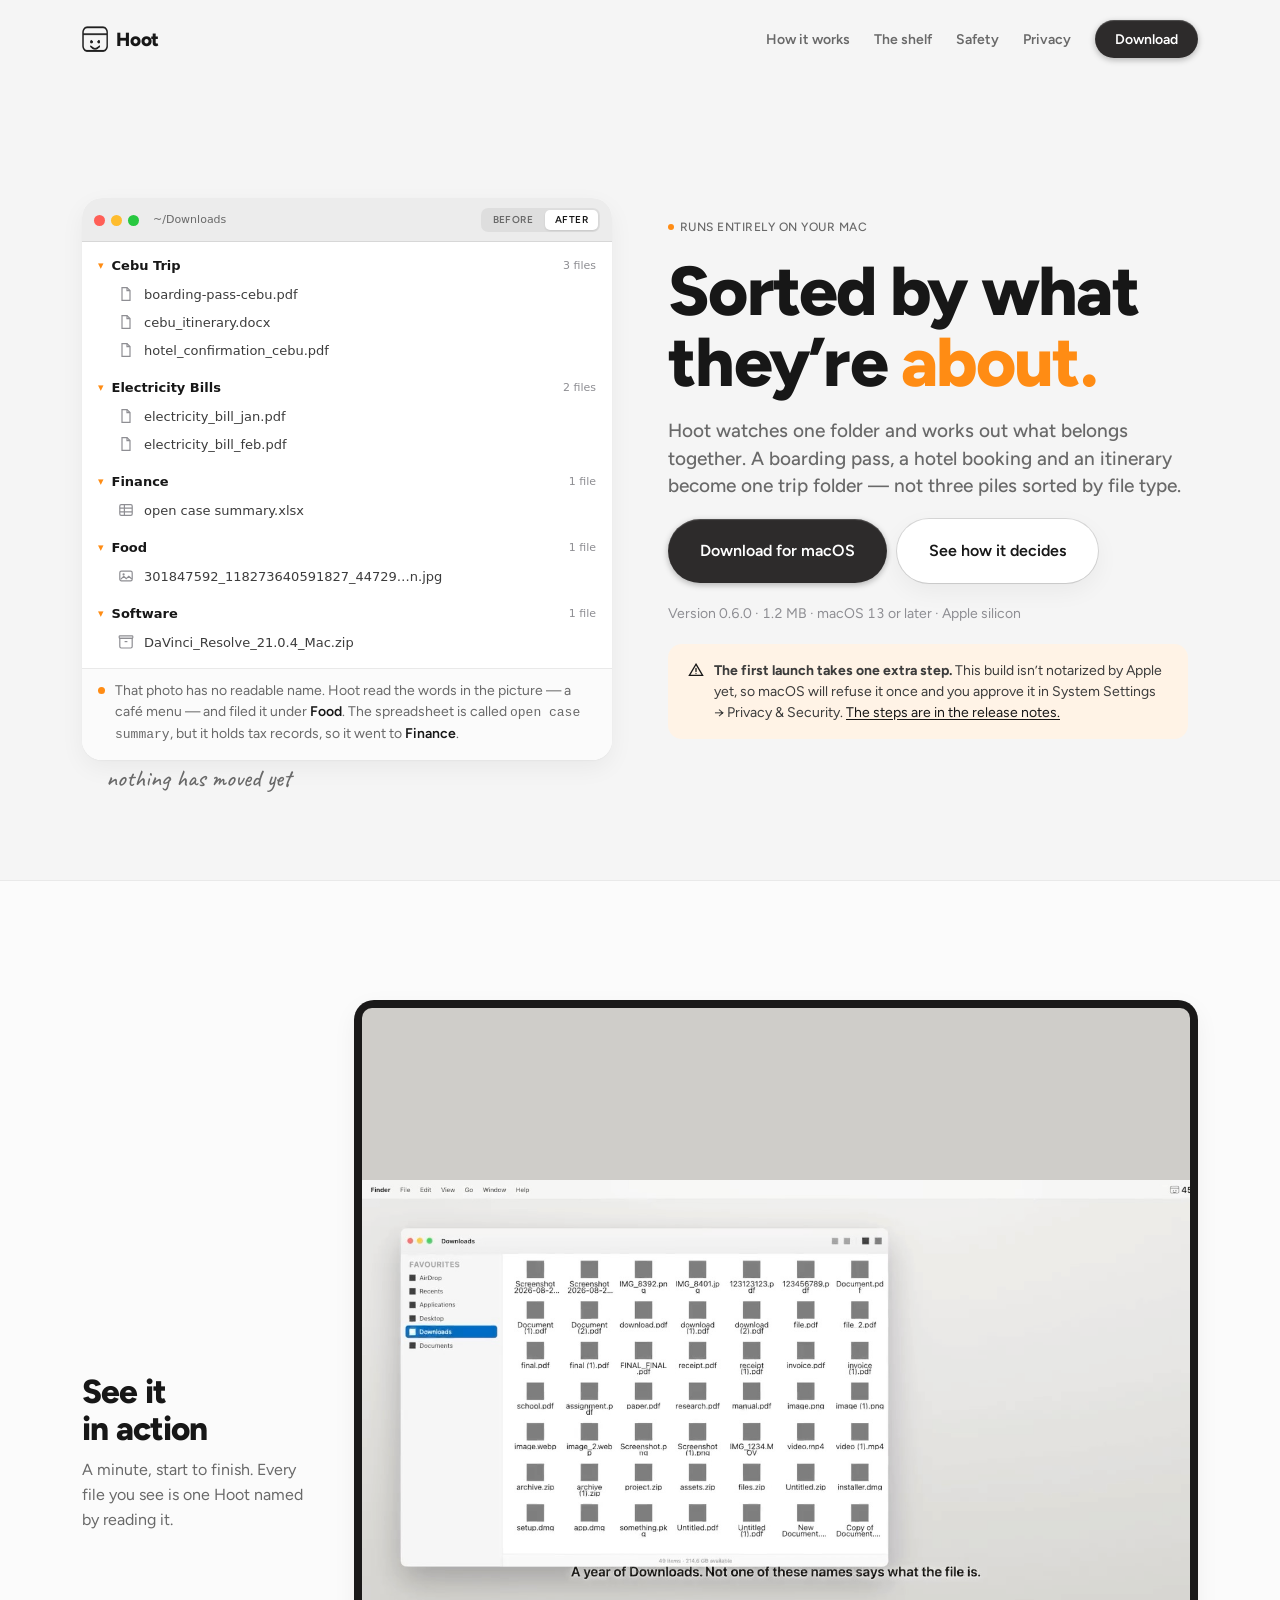
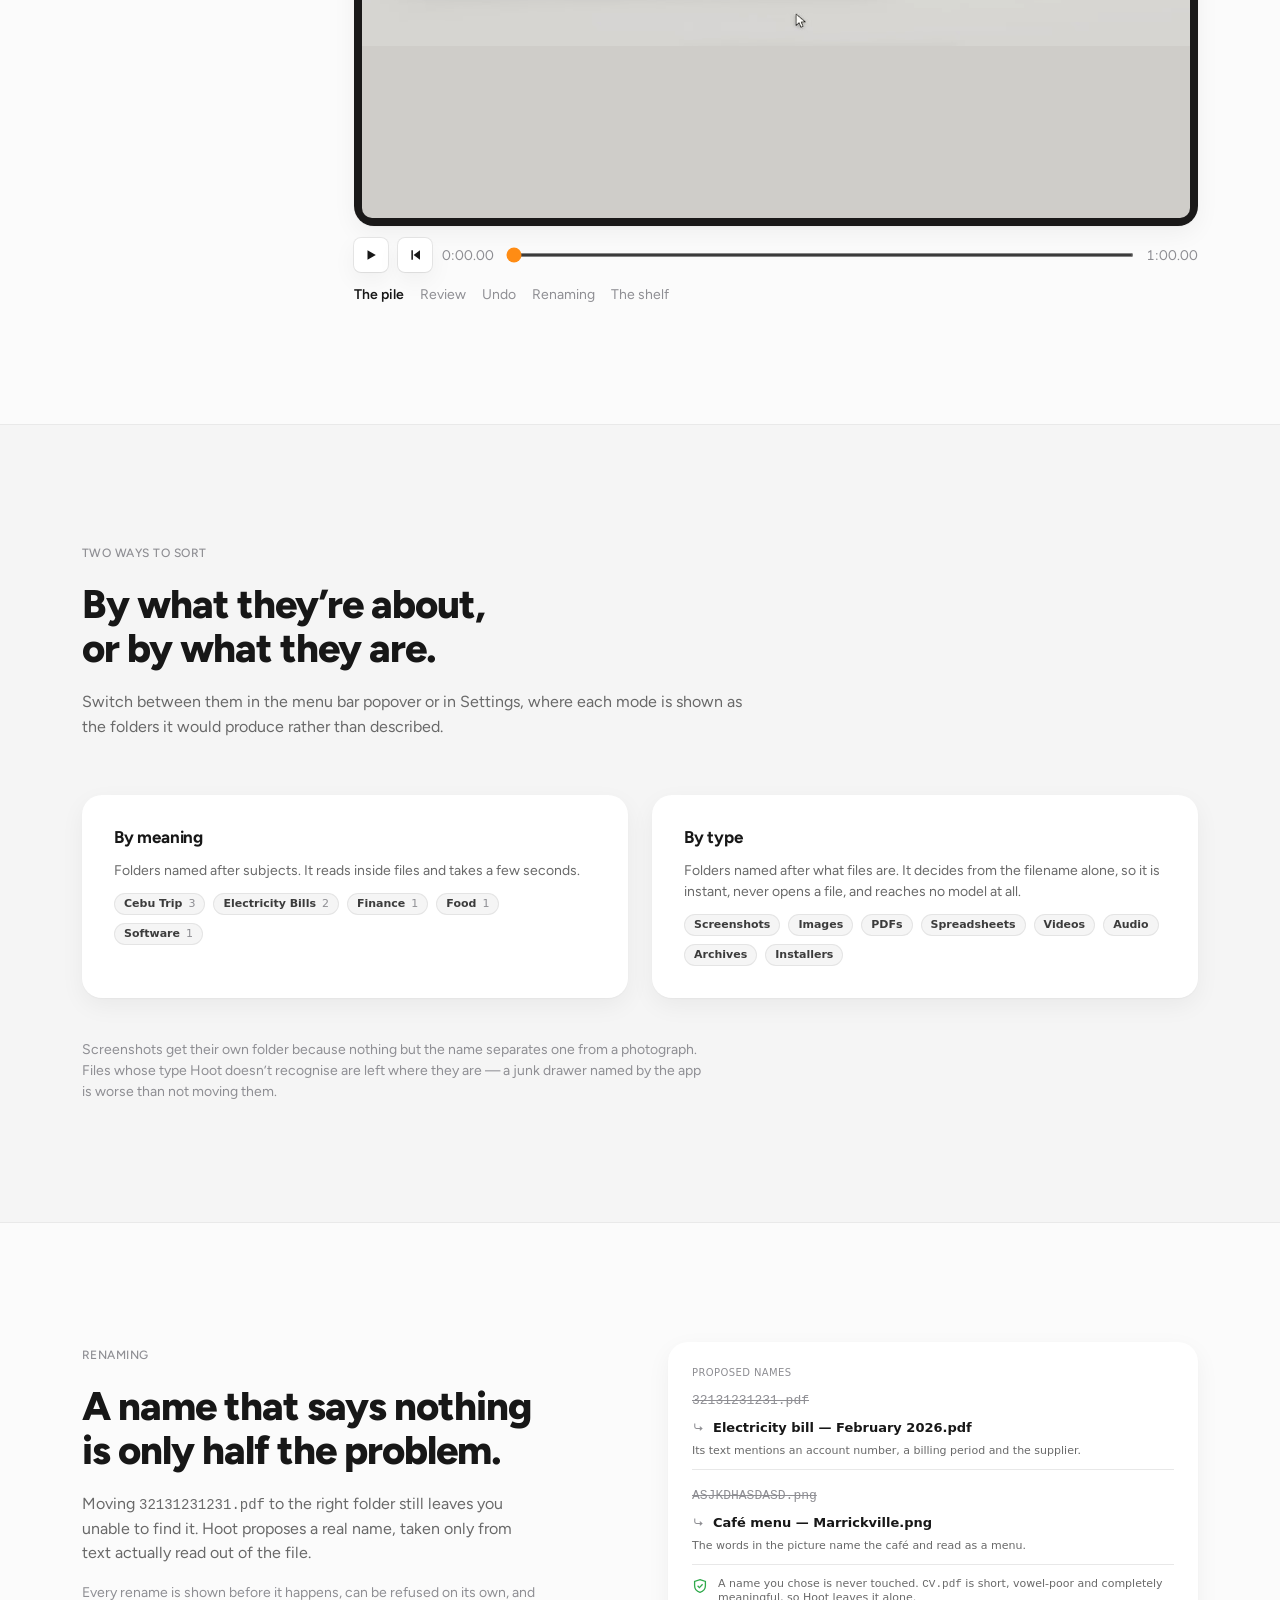
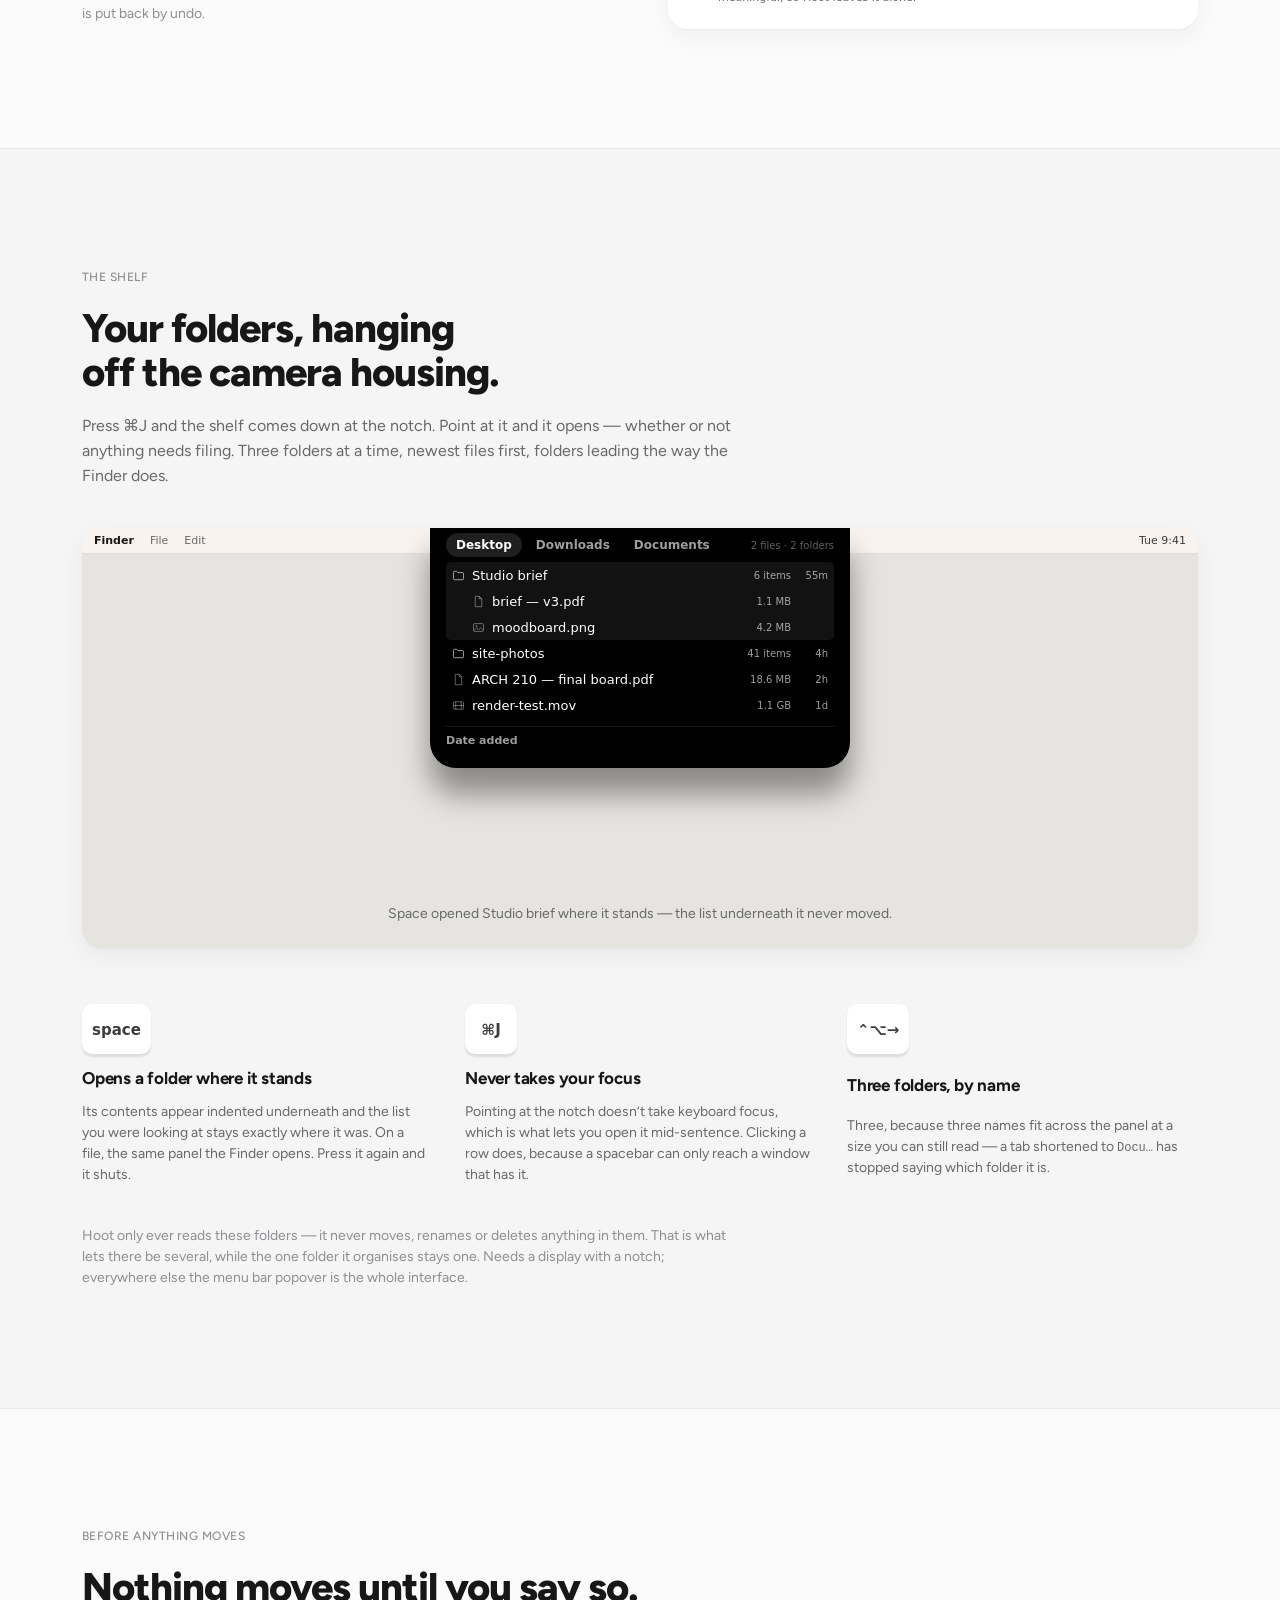
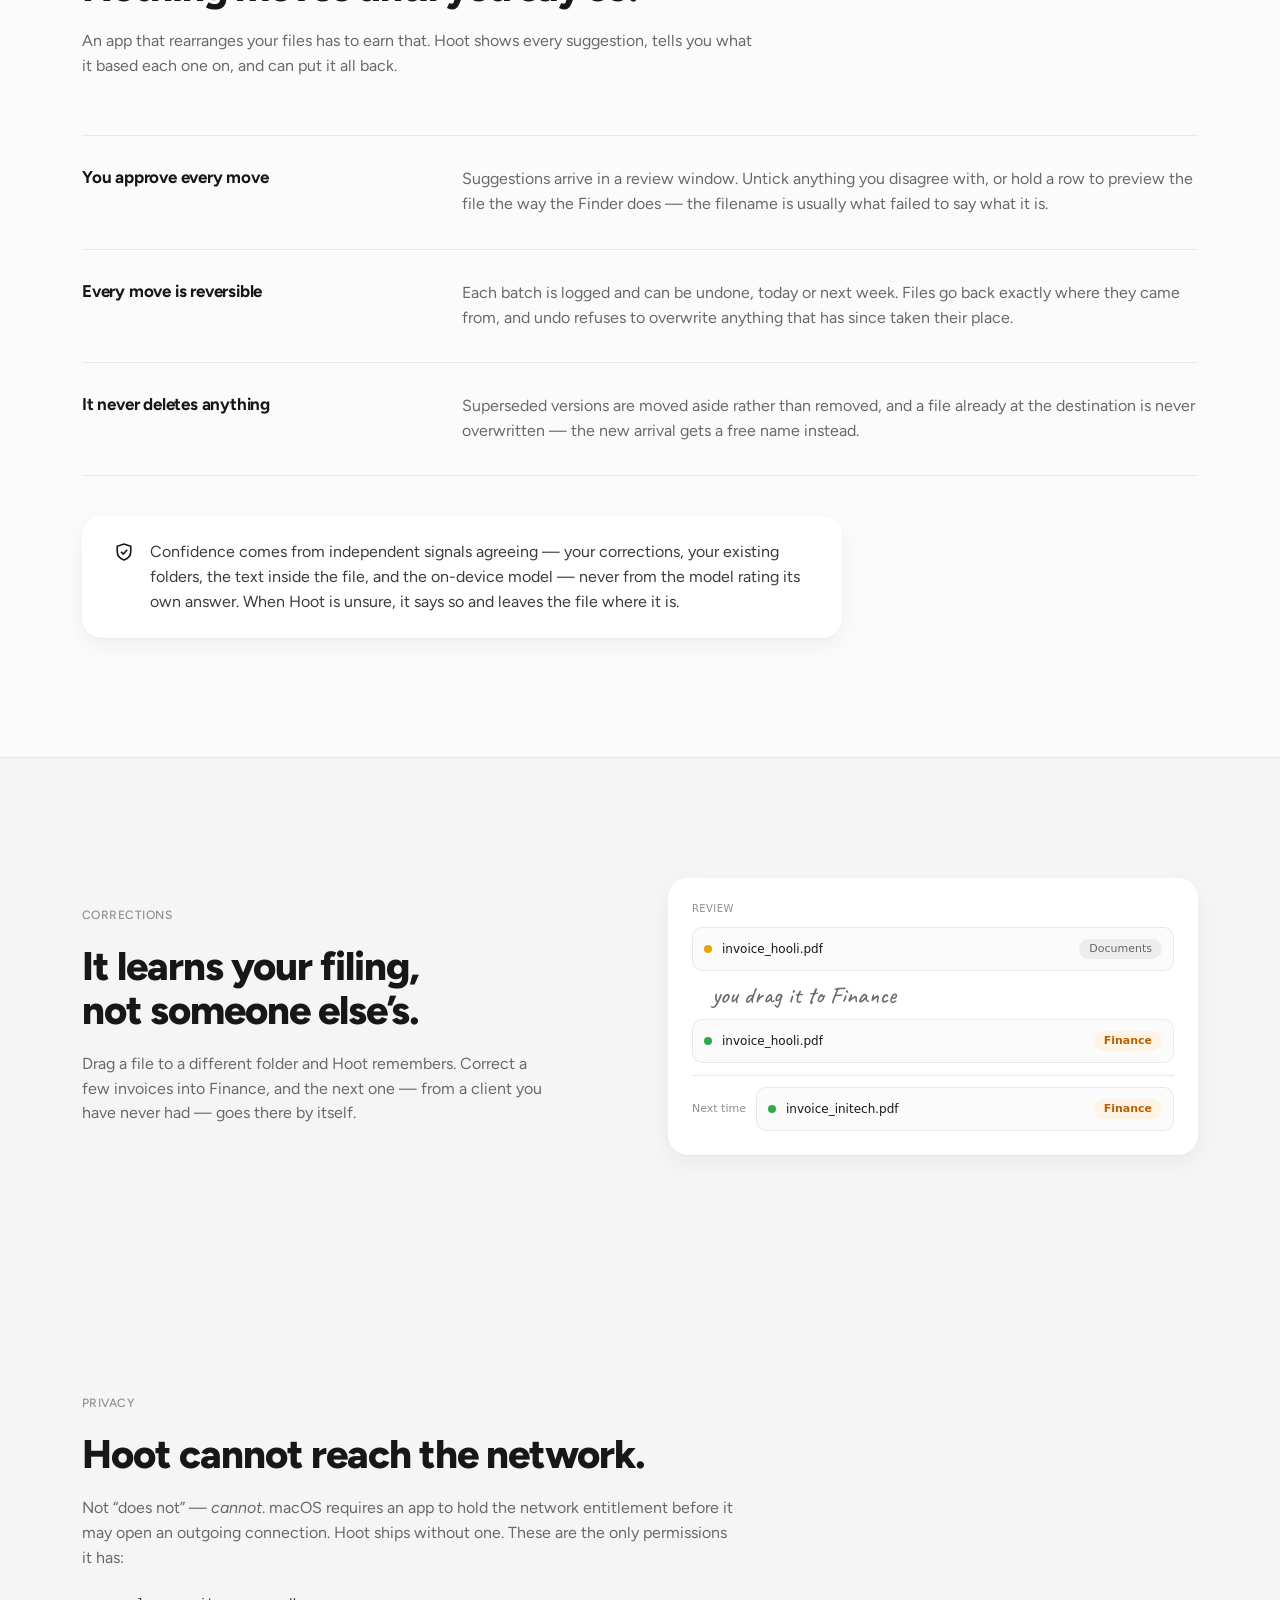
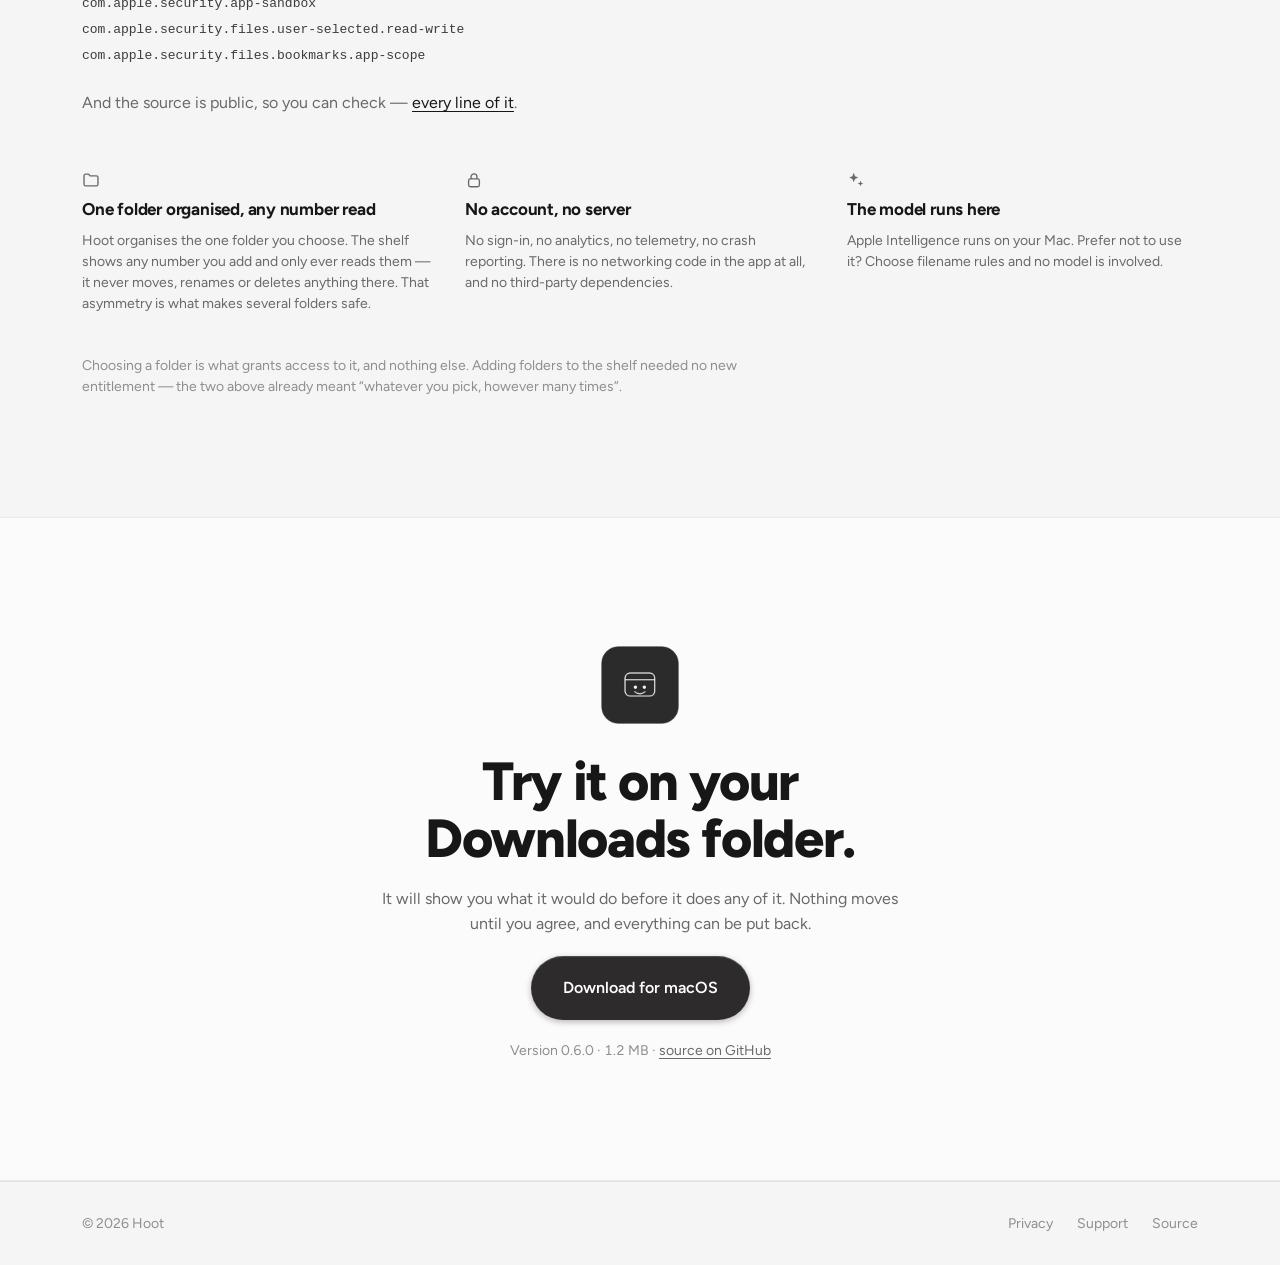
==== commit 68f088eb: "Make the reveal actually run, and stop its own safety net undoing it The entrance shipped doing noth" ====
--- a/Website/public/index.html
+++ b/Website/public/index.html
@@ -21,7 +21,9 @@
      shown anyway. A page that hides its own content behind a script it cannot
      guarantee is a page that sometimes shows nothing. */
   document.documentElement.className += " js";
-  setTimeout(function () { document.documentElement.className += " reveal-all"; }, 2200);
+  window.__hootReveal = setTimeout(function () {
+    document.documentElement.className += " reveal-all";
+  }, 2200);
 </script>
 </head>
 <body>
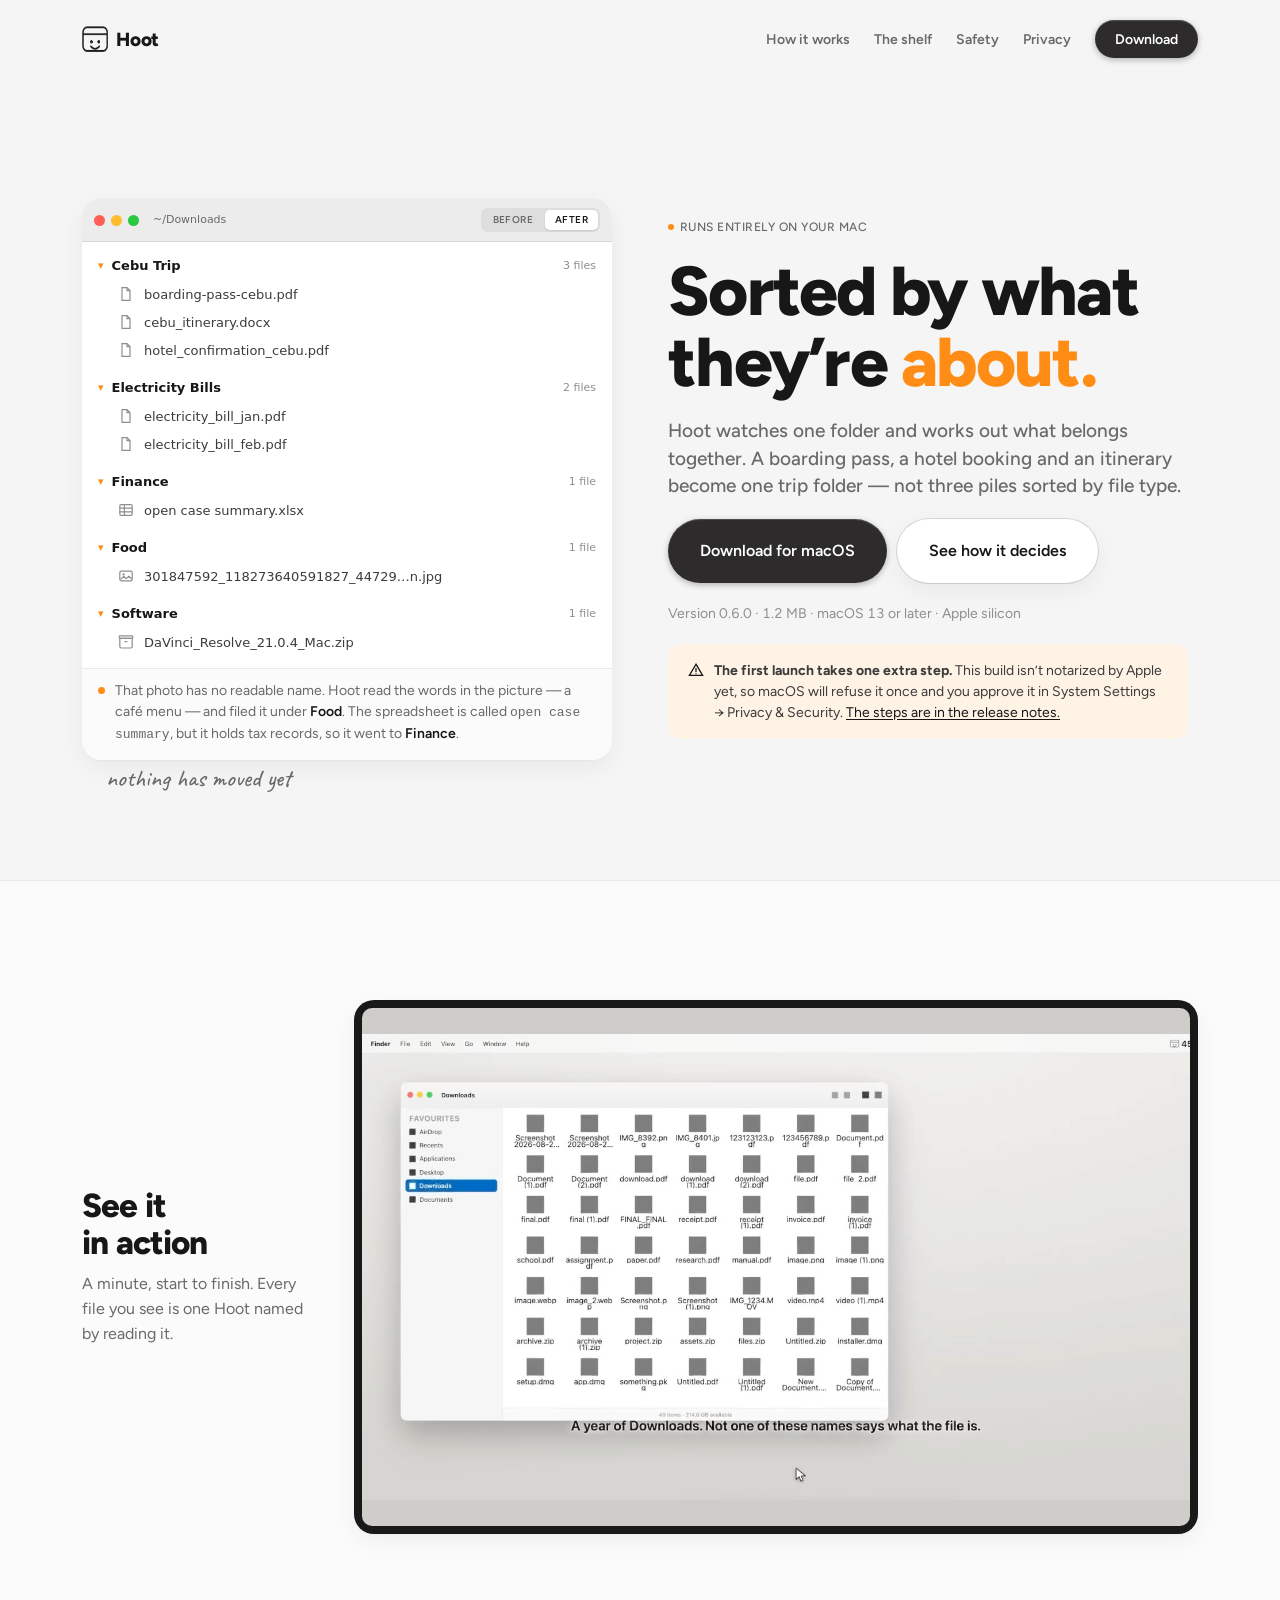
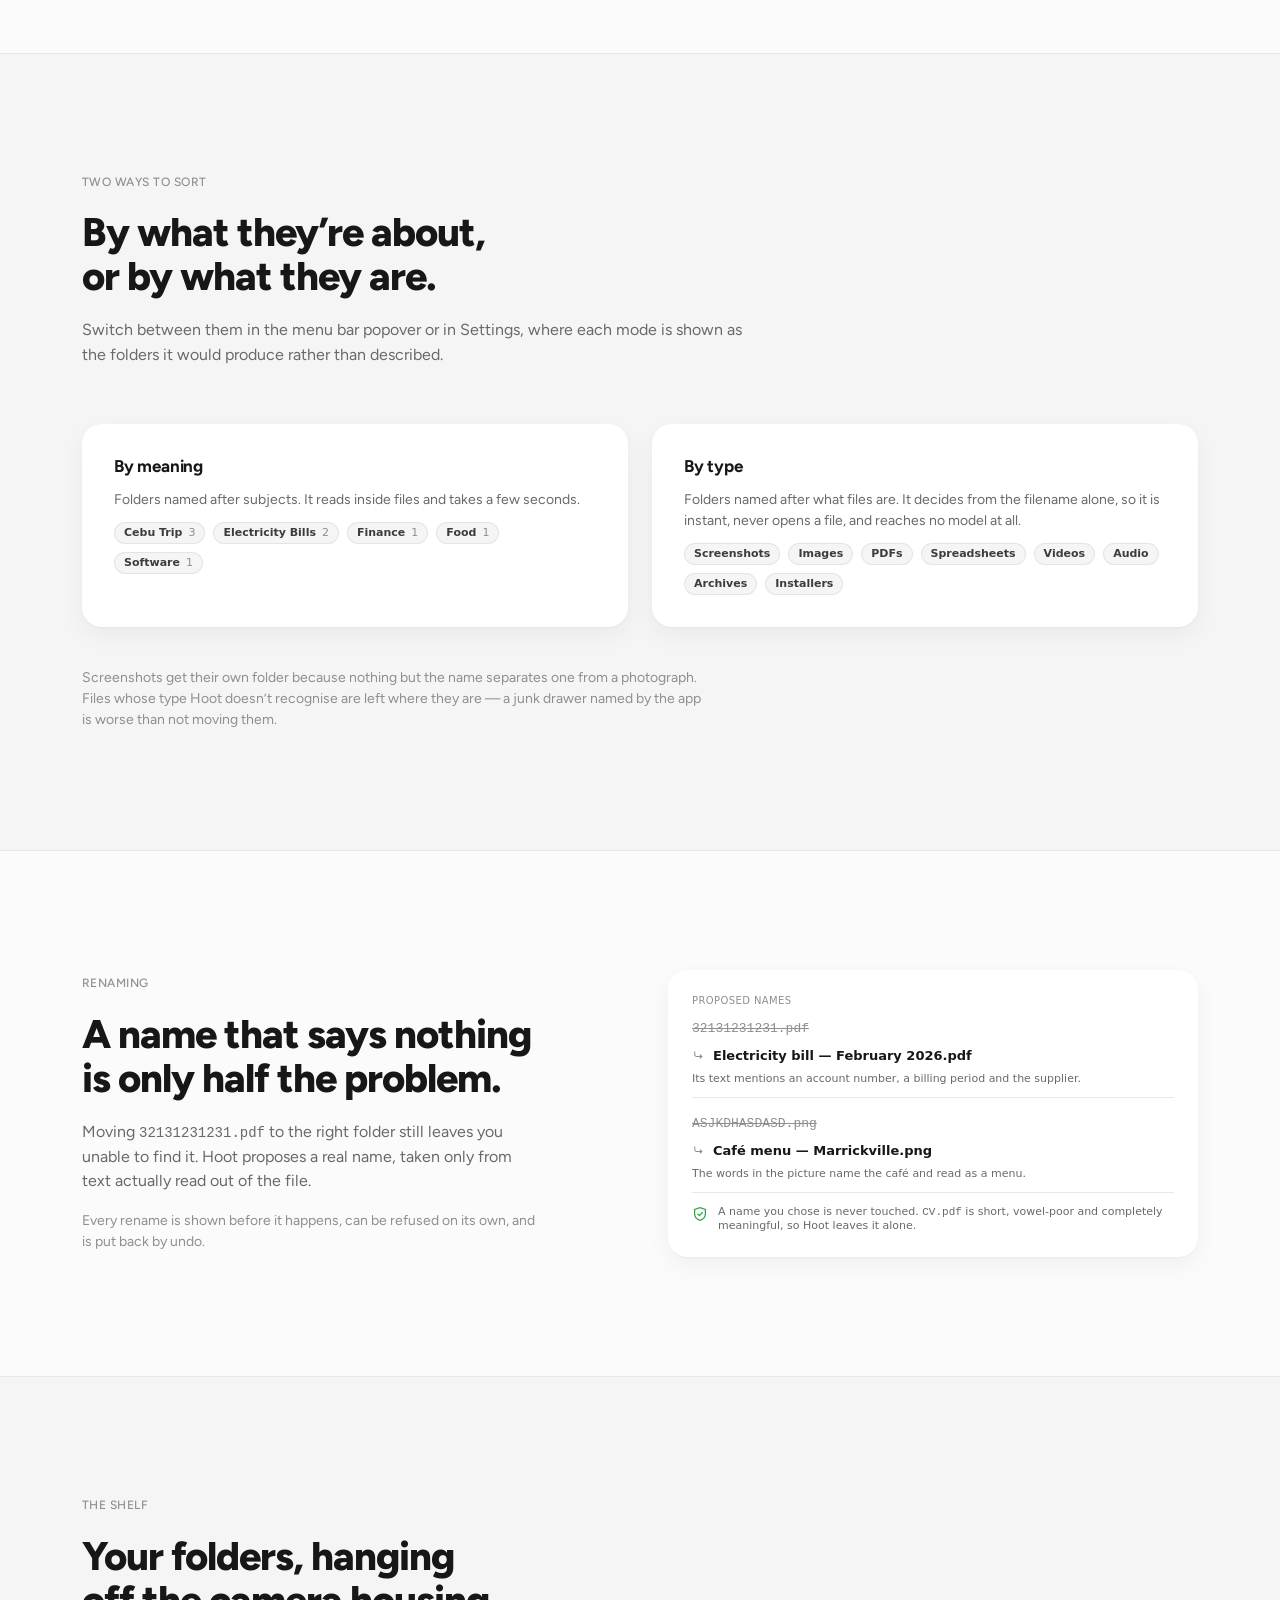
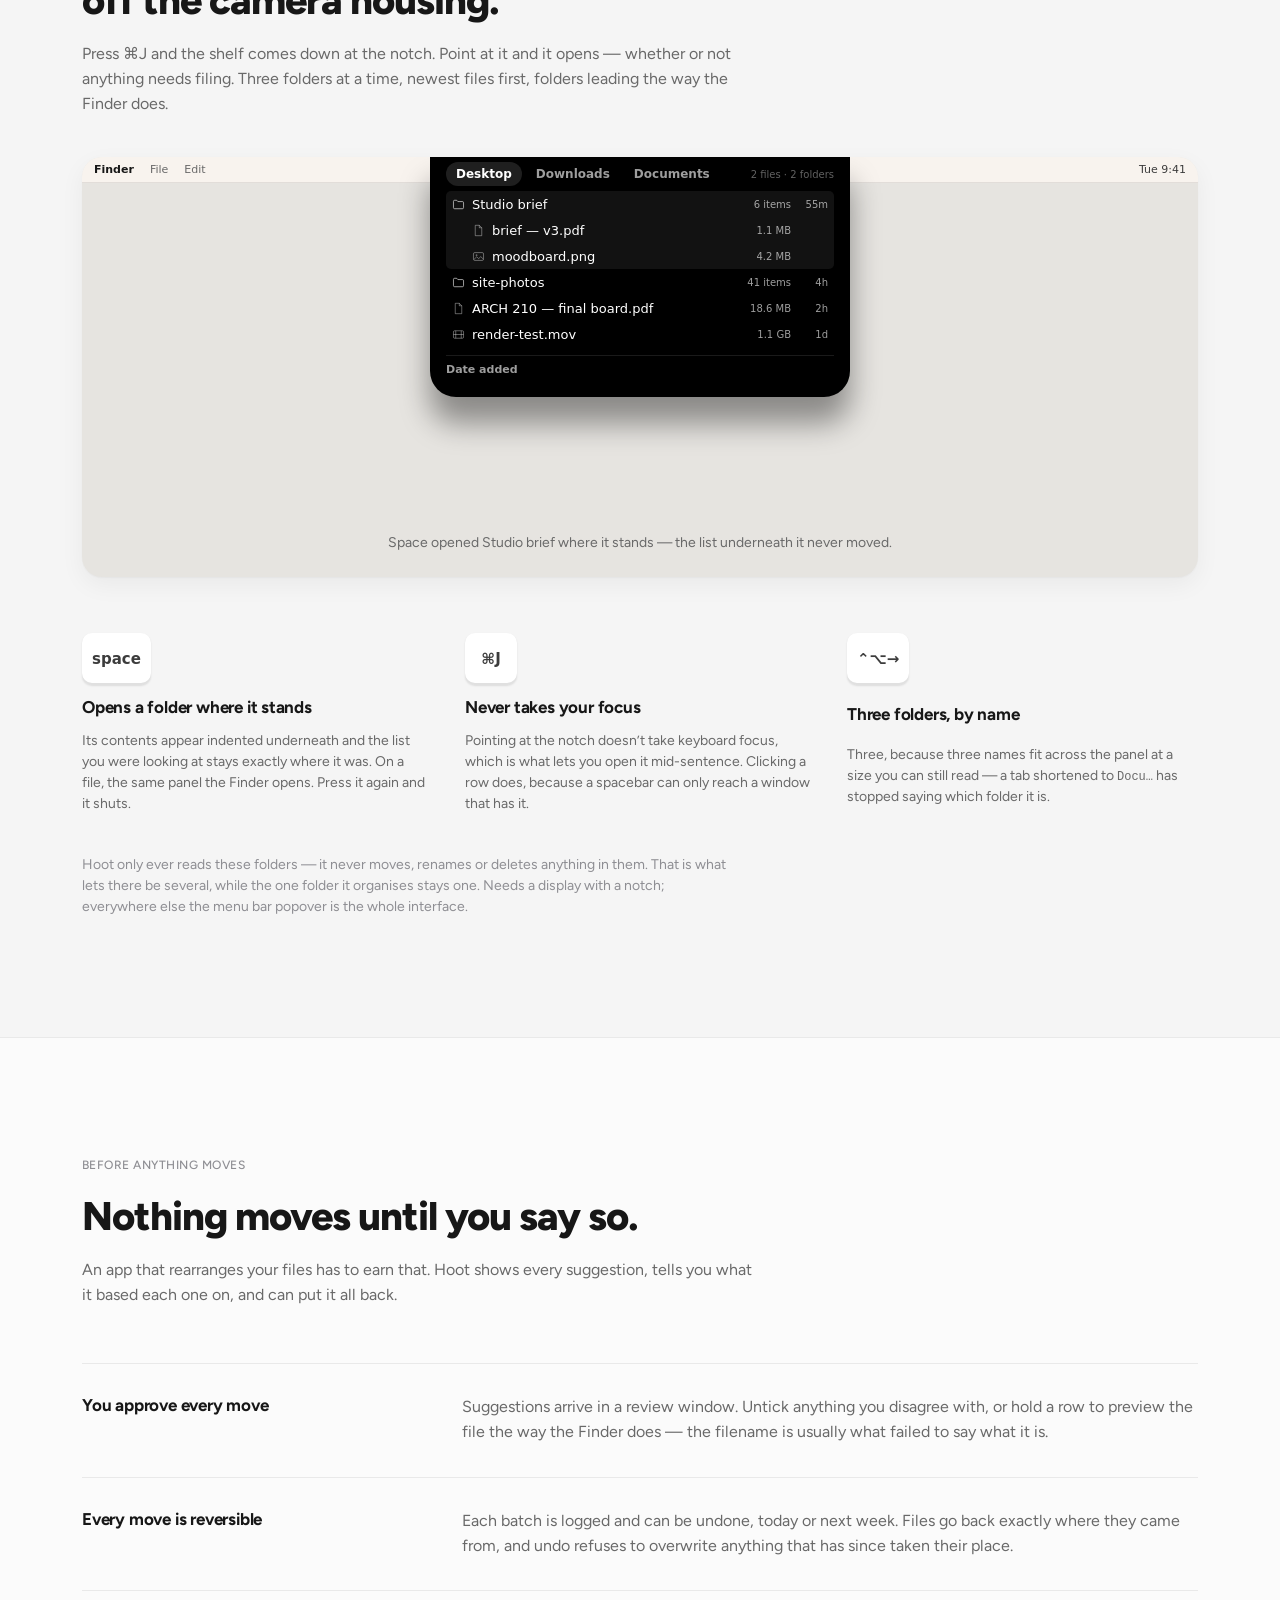
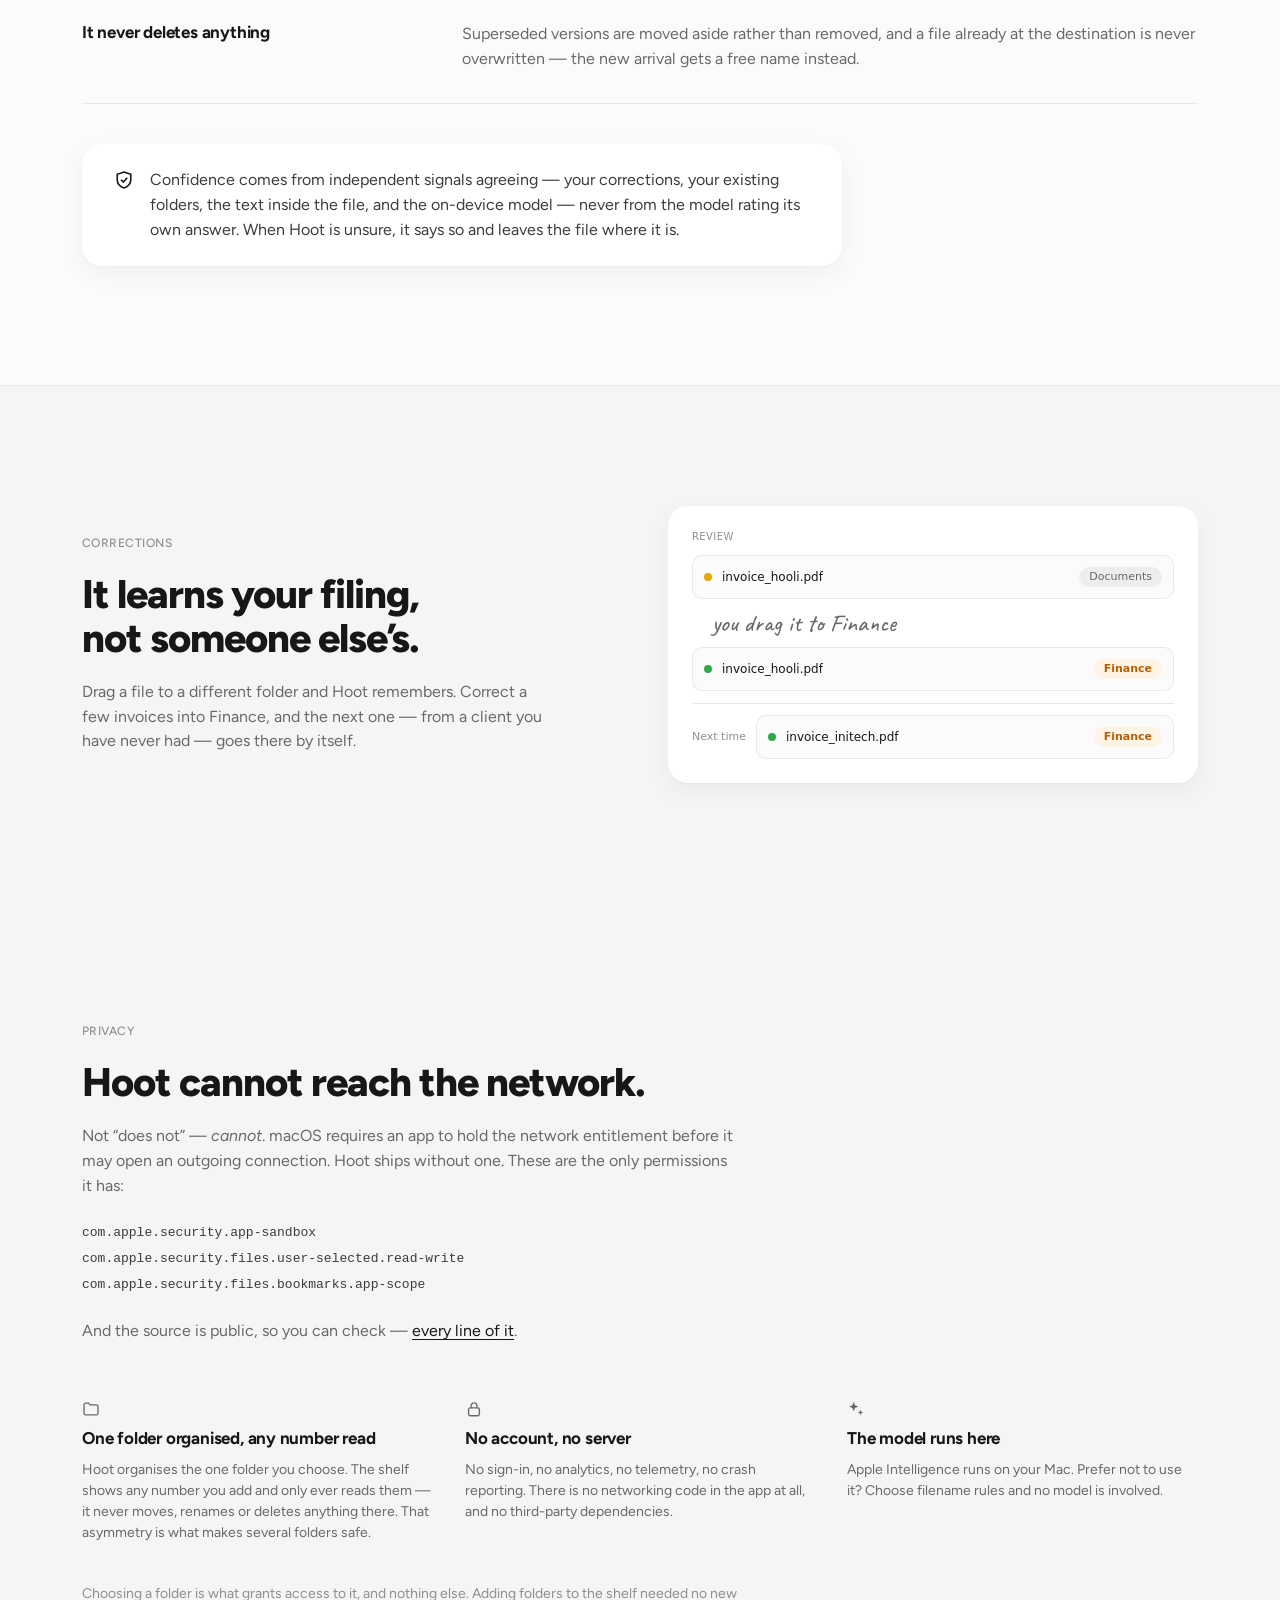
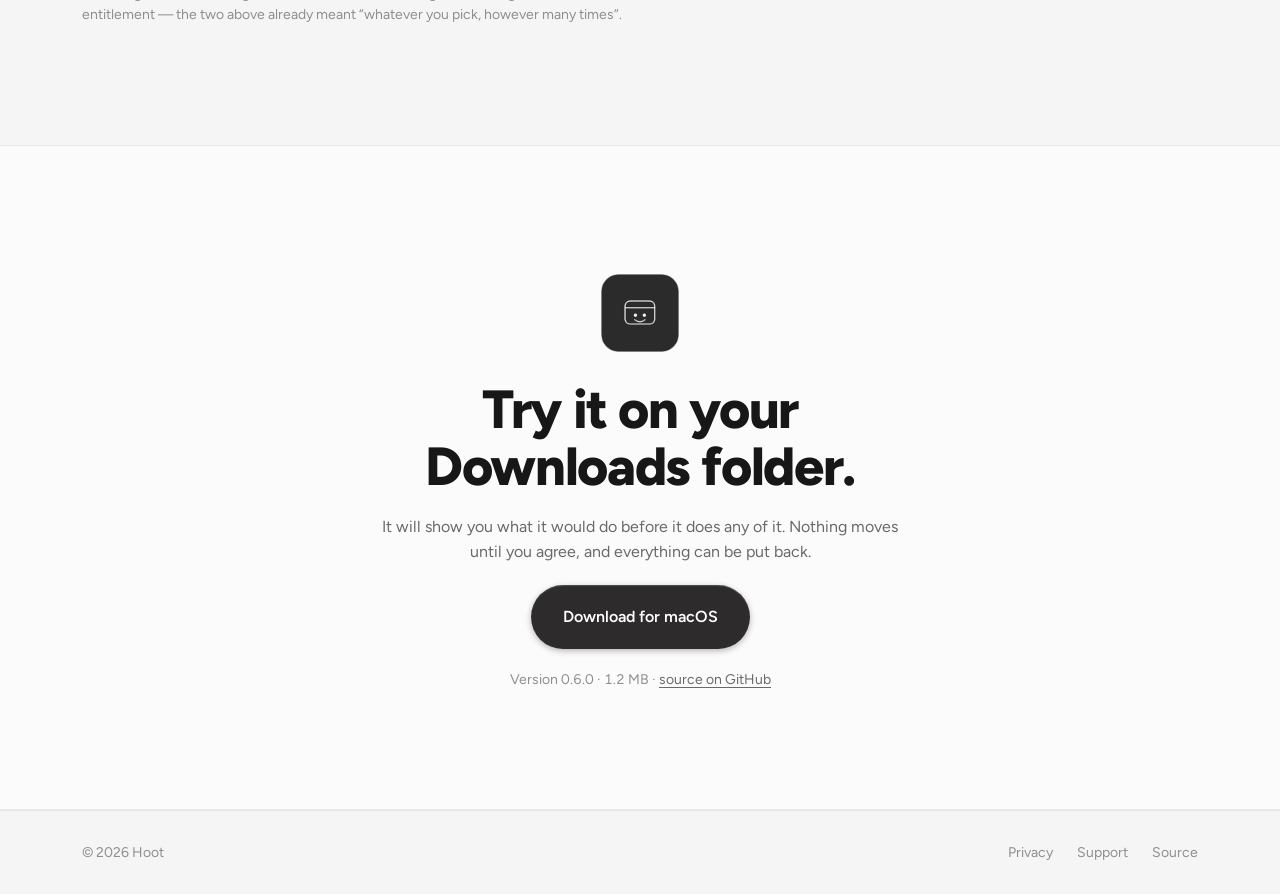
==== commit 6bd0c37f: "Take the player controls off the demo The scrubber, the clock, the play and restart buttons and the " ====
--- a/Website/public/index.html
+++ b/Website/public/index.html
@@ -166,15 +166,6 @@
           </video>
         </div>
 
-        <div class="controls">
-          <button type="button" id="play" aria-label="Play"><svg width="14" height="14" viewBox="0 0 14 14" aria-hidden="true"><path id="play-glyph" fill="currentColor" d="M3.5 2.2 11.8 7l-8.3 4.8z"/></svg></button>
-          <button type="button" id="restart" aria-label="Start again"><svg width="14" height="14" viewBox="0 0 14 14" aria-hidden="true"><path fill="currentColor" d="M3.4 2.2h1.5v9.6H3.4zM12 2.2 5.6 7 12 11.8z"/></svg></button>
-          <span class="t" id="elapsed">0:00.00</span>
-          <input type="range" id="seek" min="0" max="60" step="0.05" value="0" aria-label="Seek">
-          <span class="t" id="total">1:00.00</span>
-        </div>
-
-        <figcaption class="chapters" id="chapters"></figcaption>
       </figure>
     </div>
   </section>
--- a/Website/public/styles.css
+++ b/Website/public/styles.css
@@ -556,7 +556,13 @@
   min-width: 0;
 }
 .screen {
-  display: block; width: 100%; aspect-ratio: 16 / 10;
+  /* `height: auto` is load-bearing. The `width`/`height` attributes on the
+     element are there so the box is reserved before the file loads and the
+     page does not jump — but they arrive as presentational hints, which makes
+     the height definite, and a box with both dimensions set ignores
+     `aspect-ratio` entirely. Without this the video was 325 wide and 810 tall
+     on a phone. */
+  display: block; width: 100%; height: auto; aspect-ratio: 16 / 10;
   border-radius: var(--radius-lg); background: #CFCDC9;
   /* The recording is 16:9 inside a 16:10 frame, so it letterboxes rather than
      crops — the caption across the bottom is the part a crop would eat. */
@@ -591,28 +597,6 @@
 /* The shelf's own footer, and the key it is teaching. */
 
 /* The card the minute ends on. */
-
-/* ---------- player chrome ---------- */
-.controls { display: flex; align-items: center; gap: var(--space-5); }
-.controls button {
-  display: grid; place-items: center; width: 34px; height: 34px;
-  border: 0; border-radius: var(--radius-md); cursor: pointer;
-  background: var(--paper-0); box-shadow: 0 0 0 1px var(--line-1), var(--shadow-card);
-  color: var(--ink-1);
-}
-.controls button:hover { box-shadow: 0 0 0 1px var(--line-2), var(--shadow-card-hover); }
-.controls .t { font: var(--text-small); color: var(--ink-4); font-variant-numeric: tabular-nums; }
-.controls input[type="range"] { flex: 1; min-width: 0; accent-color: var(--orange-500); height: 4px; cursor: pointer; }
-
-.chapters { display: flex; flex-wrap: wrap; gap: var(--space-4) var(--space-7); }
-.chapters button {
-  border: 0; background: none; cursor: pointer; padding: 0;
-  font: var(--text-small); color: var(--text-tertiary); white-space: nowrap;
-}
-.chapters button:hover { color: var(--ink-1); }
-.chapters button[aria-current="true"] { color: var(--ink-1); font-weight: 600; }
-
-@media (prefers-reduced-motion: reduce) { .scene { transition: none; } }
 
 /* ---------- keycaps ---------- */
 .keys { margin-top: var(--space-12); display: grid; grid-template-columns: repeat(auto-fit, minmax(min(260px, 100%), 1fr)); gap: var(--space-10); }
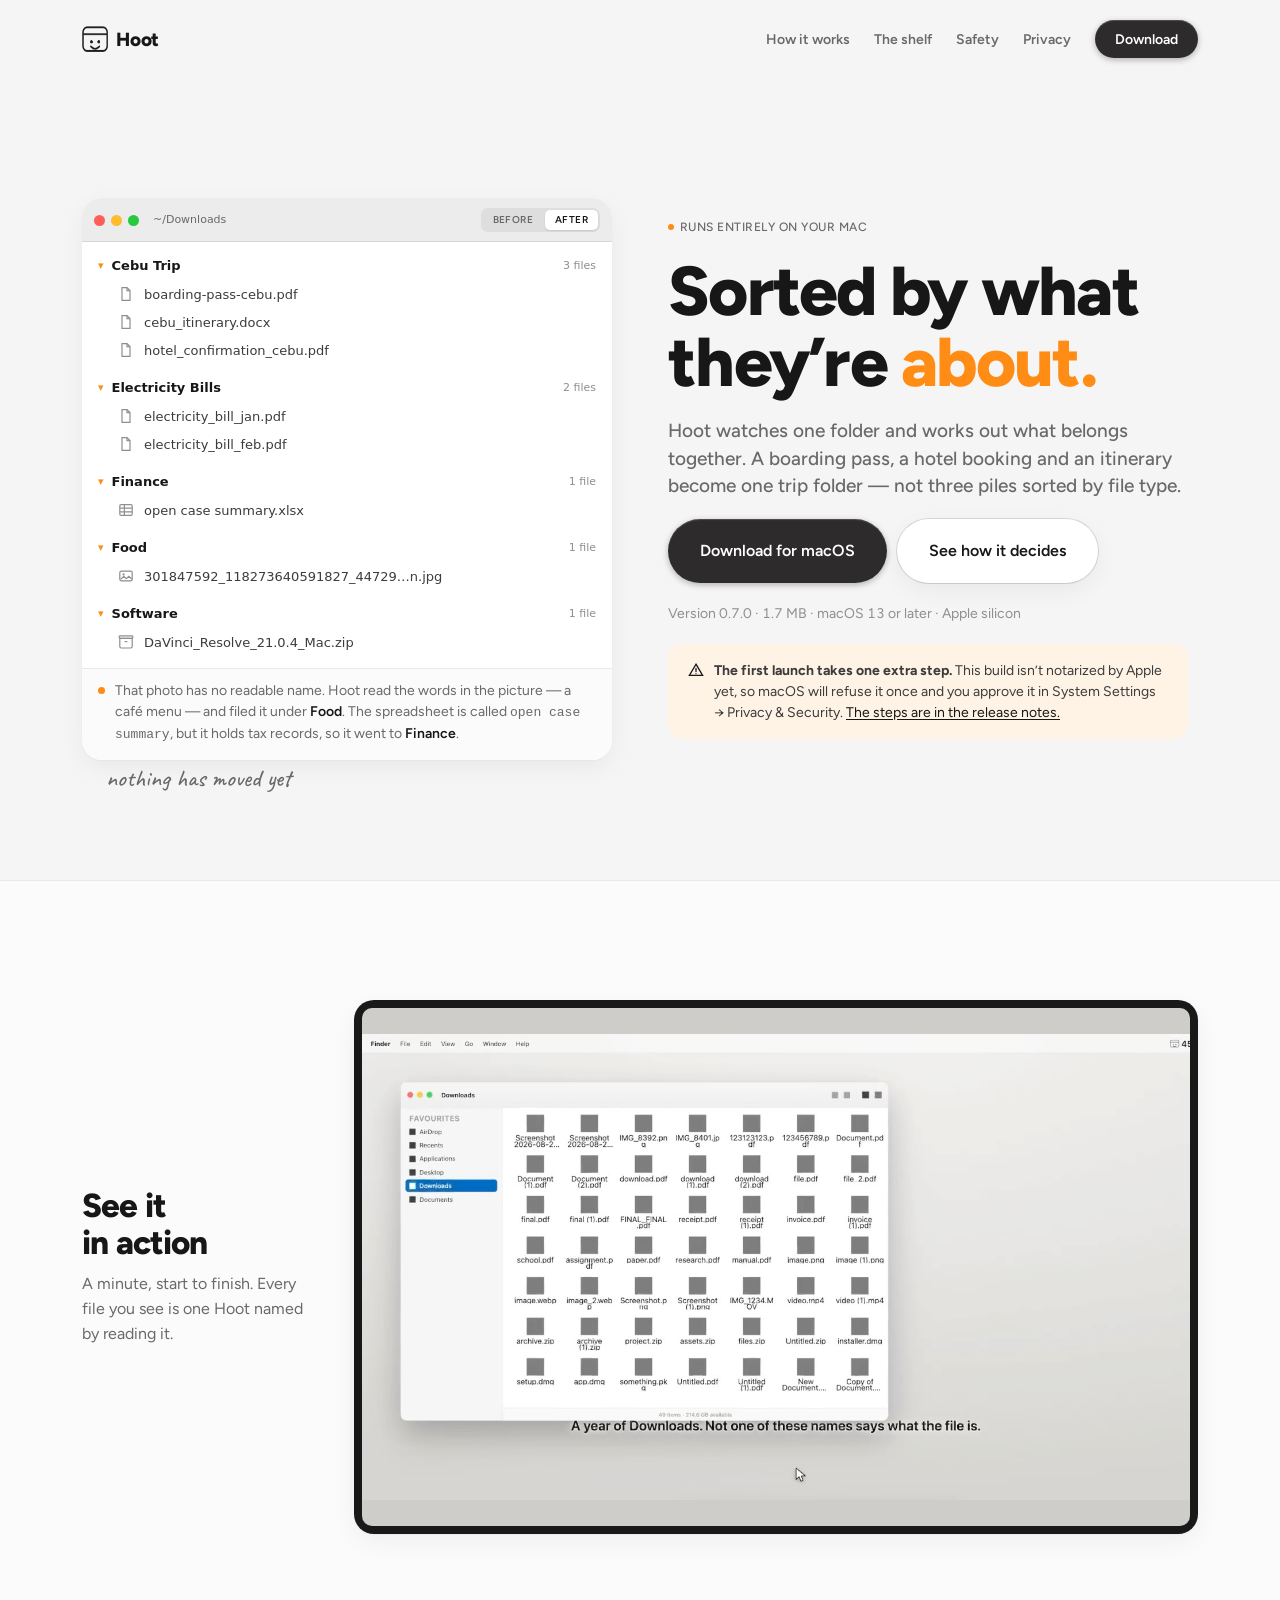
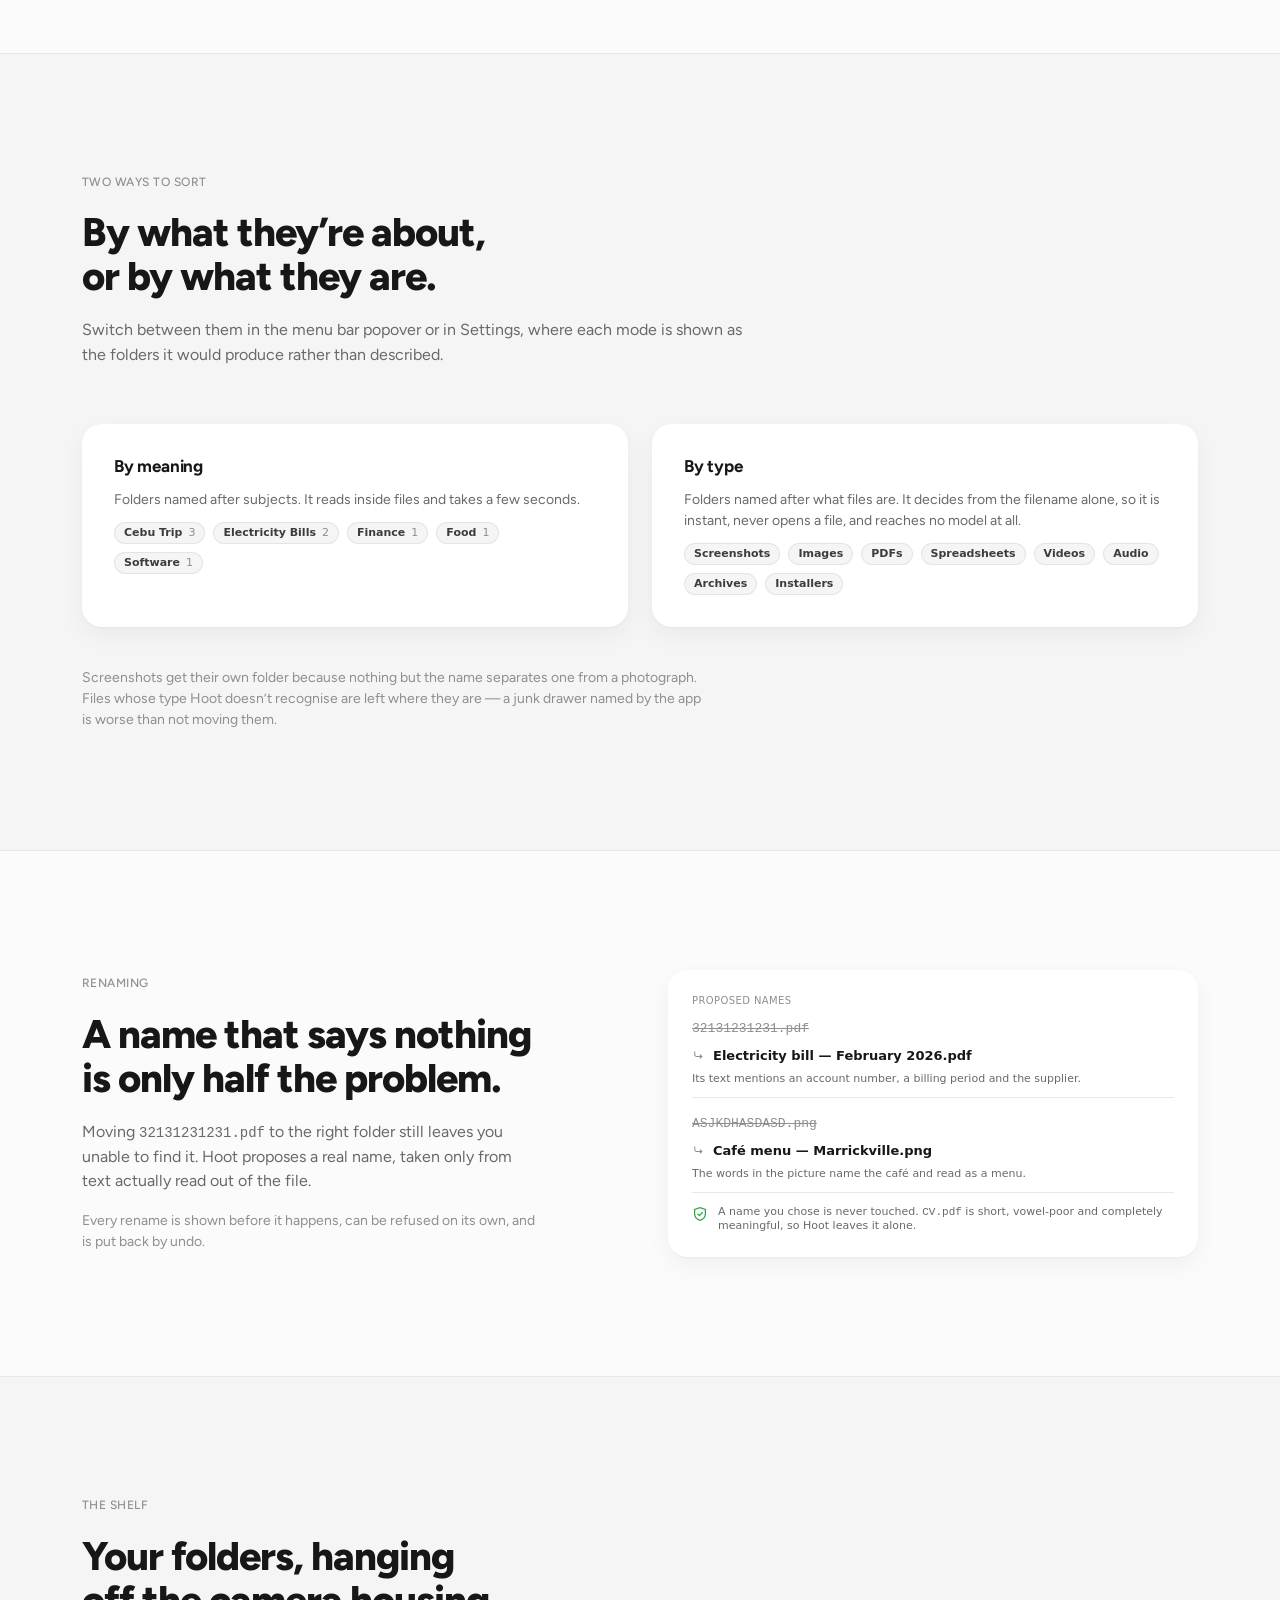
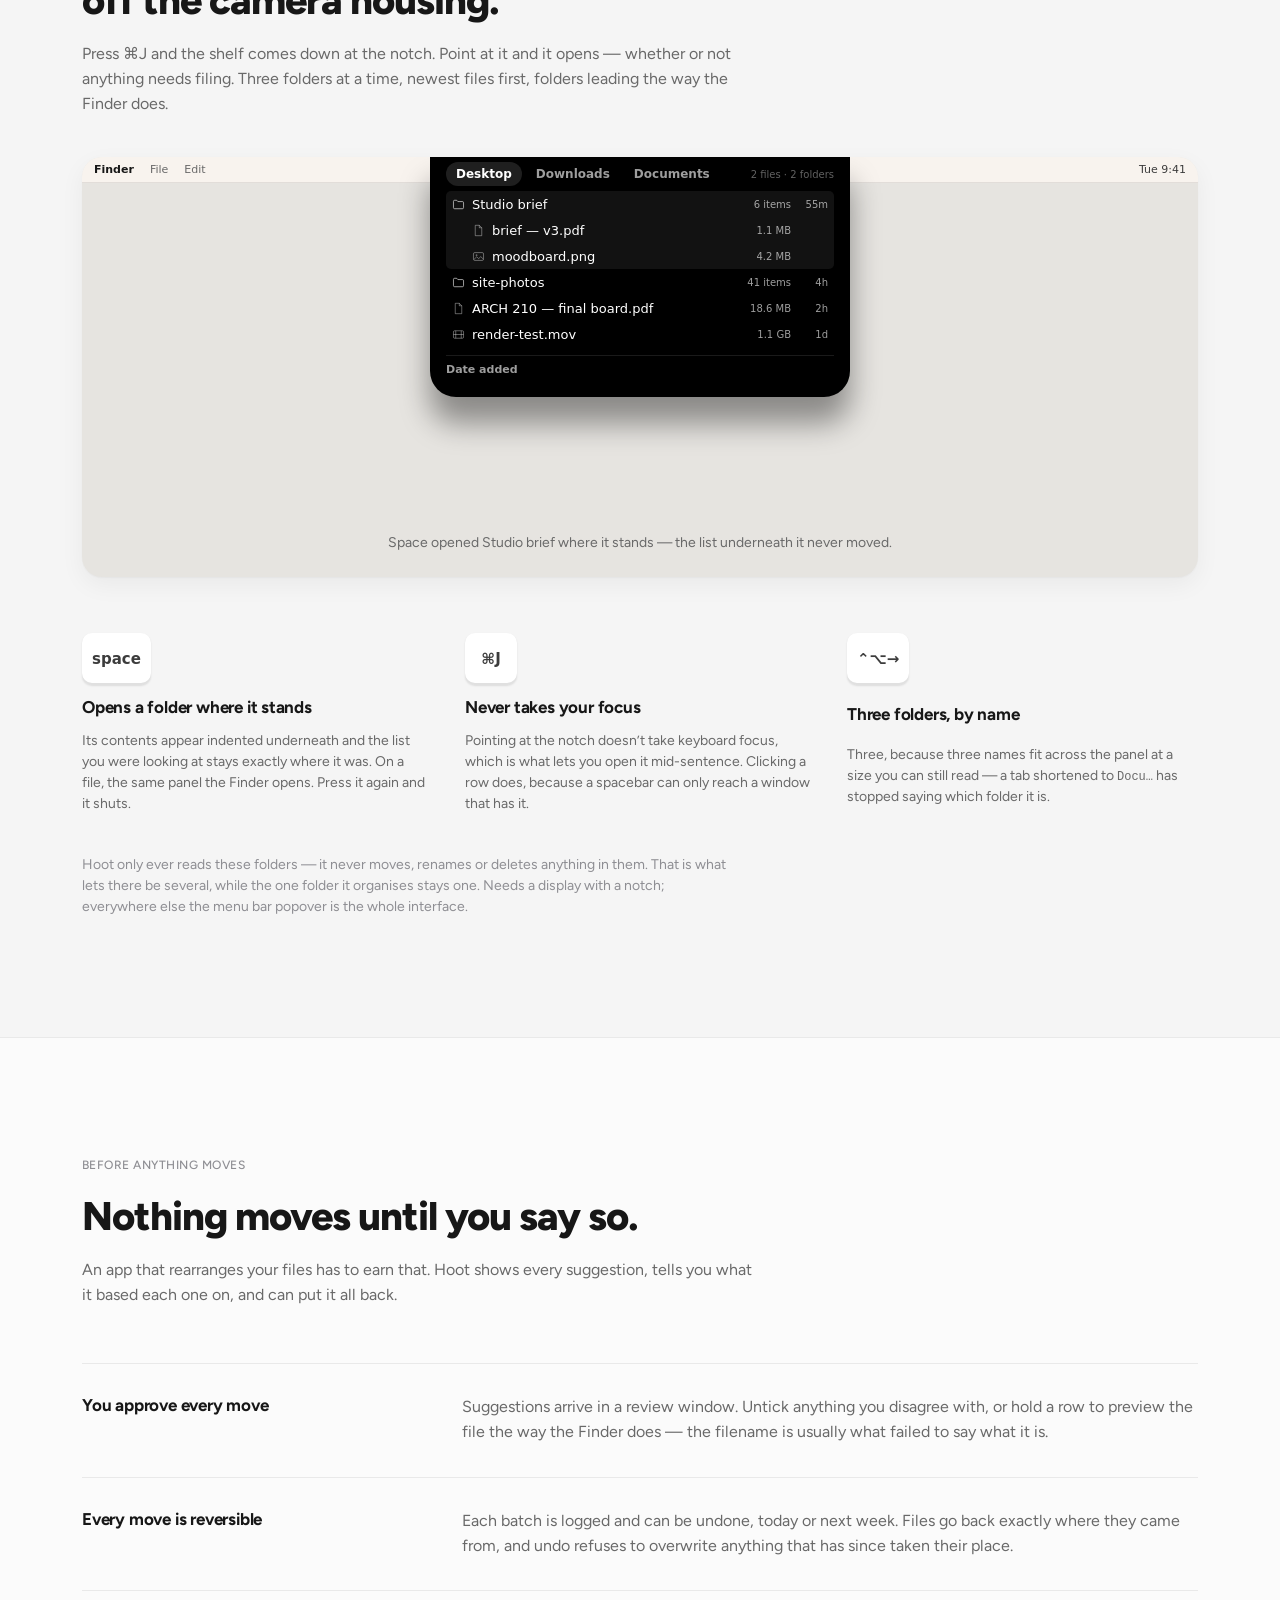
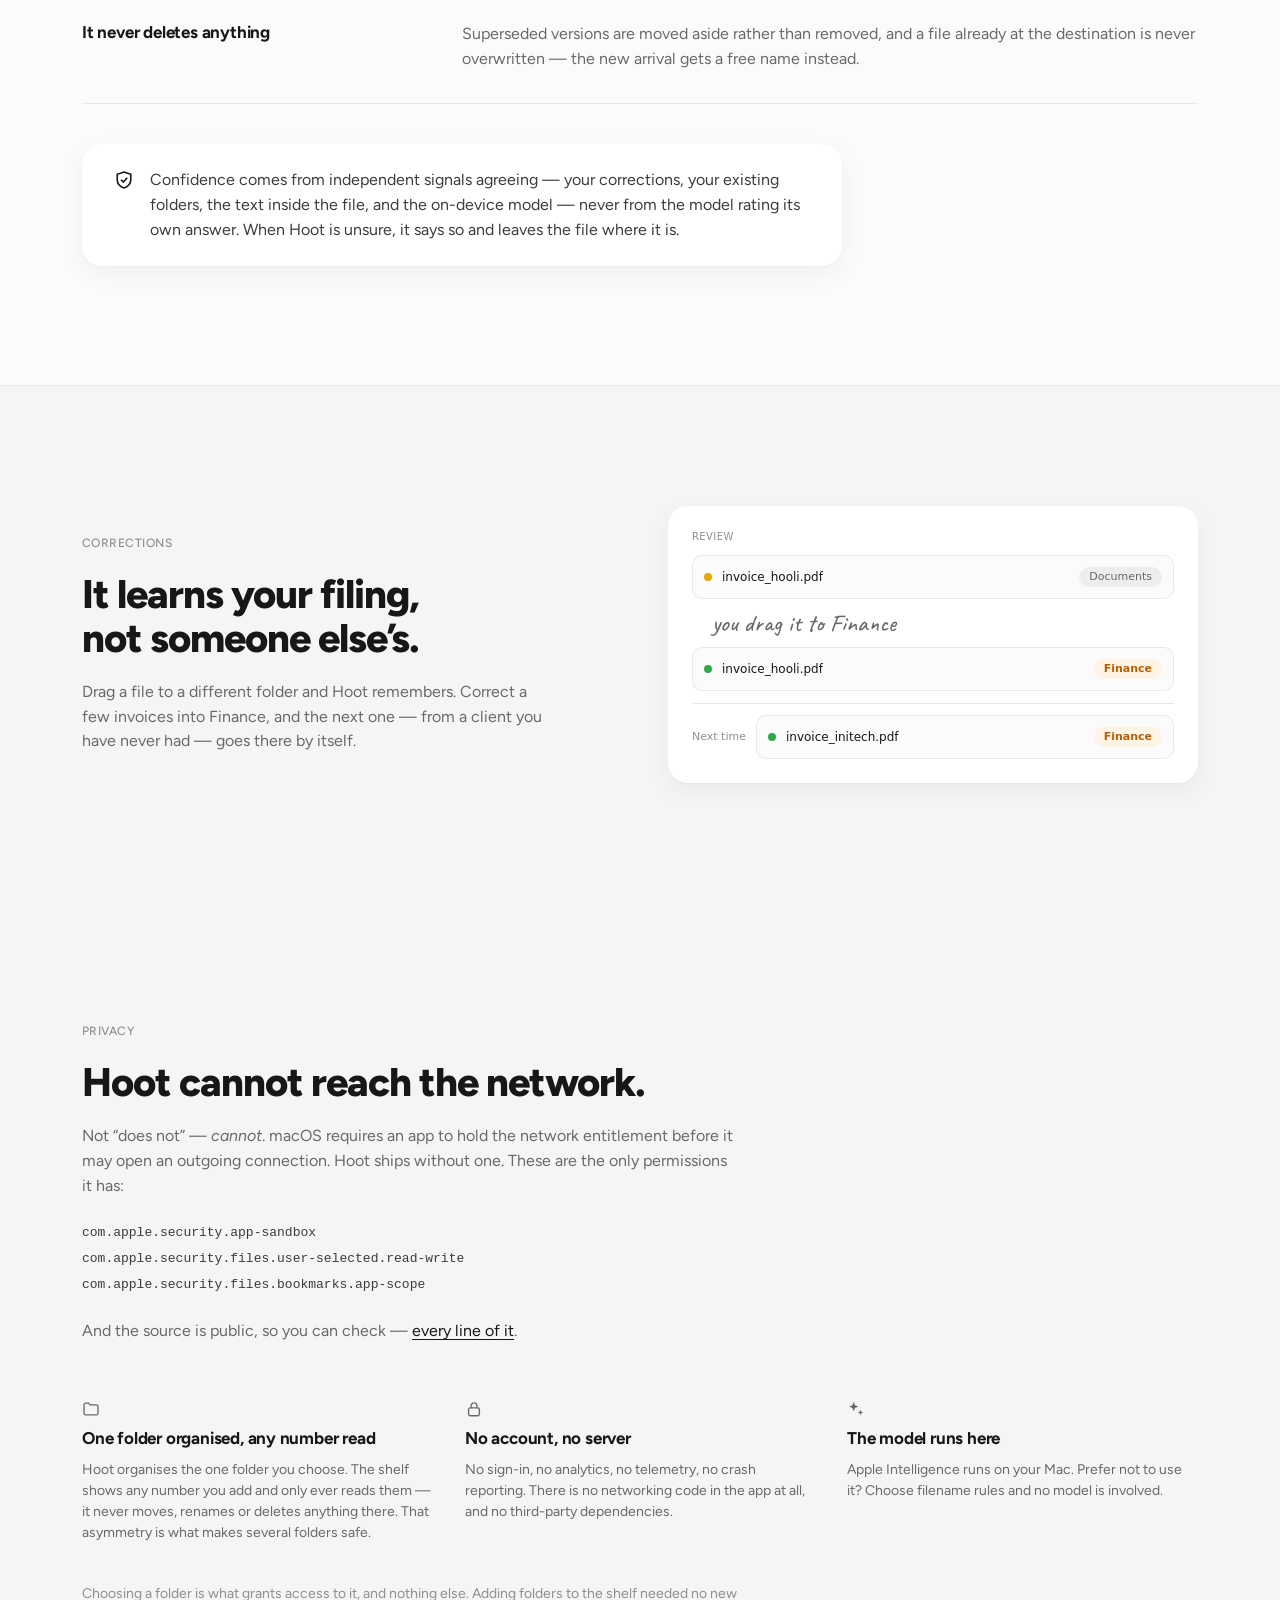
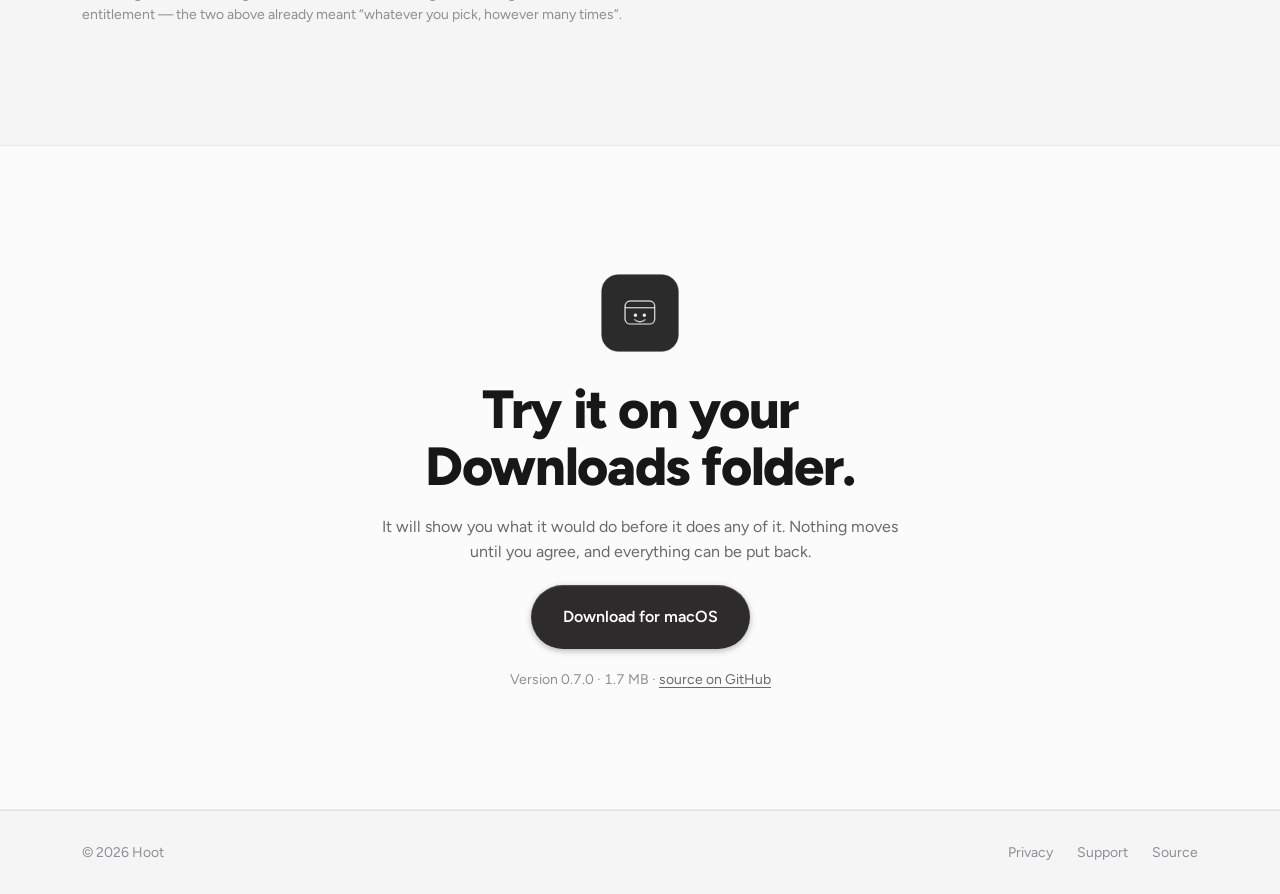
==== commit 38614597: "Say which build the button is handing out 0.7.0 is published, so the two hand-written version string" ====
--- a/Website/public/index.html
+++ b/Website/public/index.html
@@ -133,7 +133,7 @@
         <!-- One place for the version. It is written by hand and has to be
              changed when a release is cut; the download links resolve to
              whatever is latest and cannot rot. -->
-        <span class="meta">Version 0.6.0 · 1.2 MB · macOS 13 or later · Apple silicon</span>
+        <span class="meta">Version 0.7.0 · 1.7 MB · macOS 13 or later · Apple silicon</span>
         <div class="notice">
           <svg width="16" height="16" aria-hidden="true"><use href="#i-warn"></use></svg>
           <p><strong>The first launch takes one extra step.</strong> This build isn’t notarized by Apple yet, so macOS will refuse it once and you approve it in System Settings → Privacy &amp; Security. <a href="https://github.com/codeficklefish/Hoot/releases/latest">The steps are in the release notes.</a></p>
@@ -388,7 +388,7 @@
       <h2>Try it on your Downloads folder.</h2>
       <p>It will show you what it would do before it does any of it. Nothing moves until you agree, and everything can be put back.</p>
       <a class="pill pill-lg" href="https://github.com/codeficklefish/Hoot/releases/latest/download/Hoot.dmg">Download for macOS</a>
-      <span class="meta">Version 0.6.0 · 1.2 MB · <a href="https://github.com/codeficklefish/Hoot" style="color: var(--ink-3); text-decoration: underline; text-underline-offset: 3px;">source on GitHub</a></span>
+      <span class="meta">Version 0.7.0 · 1.7 MB · <a href="https://github.com/codeficklefish/Hoot" style="color: var(--ink-3); text-decoration: underline; text-underline-offset: 3px;">source on GitHub</a></span>
     </div>
   </section>
 
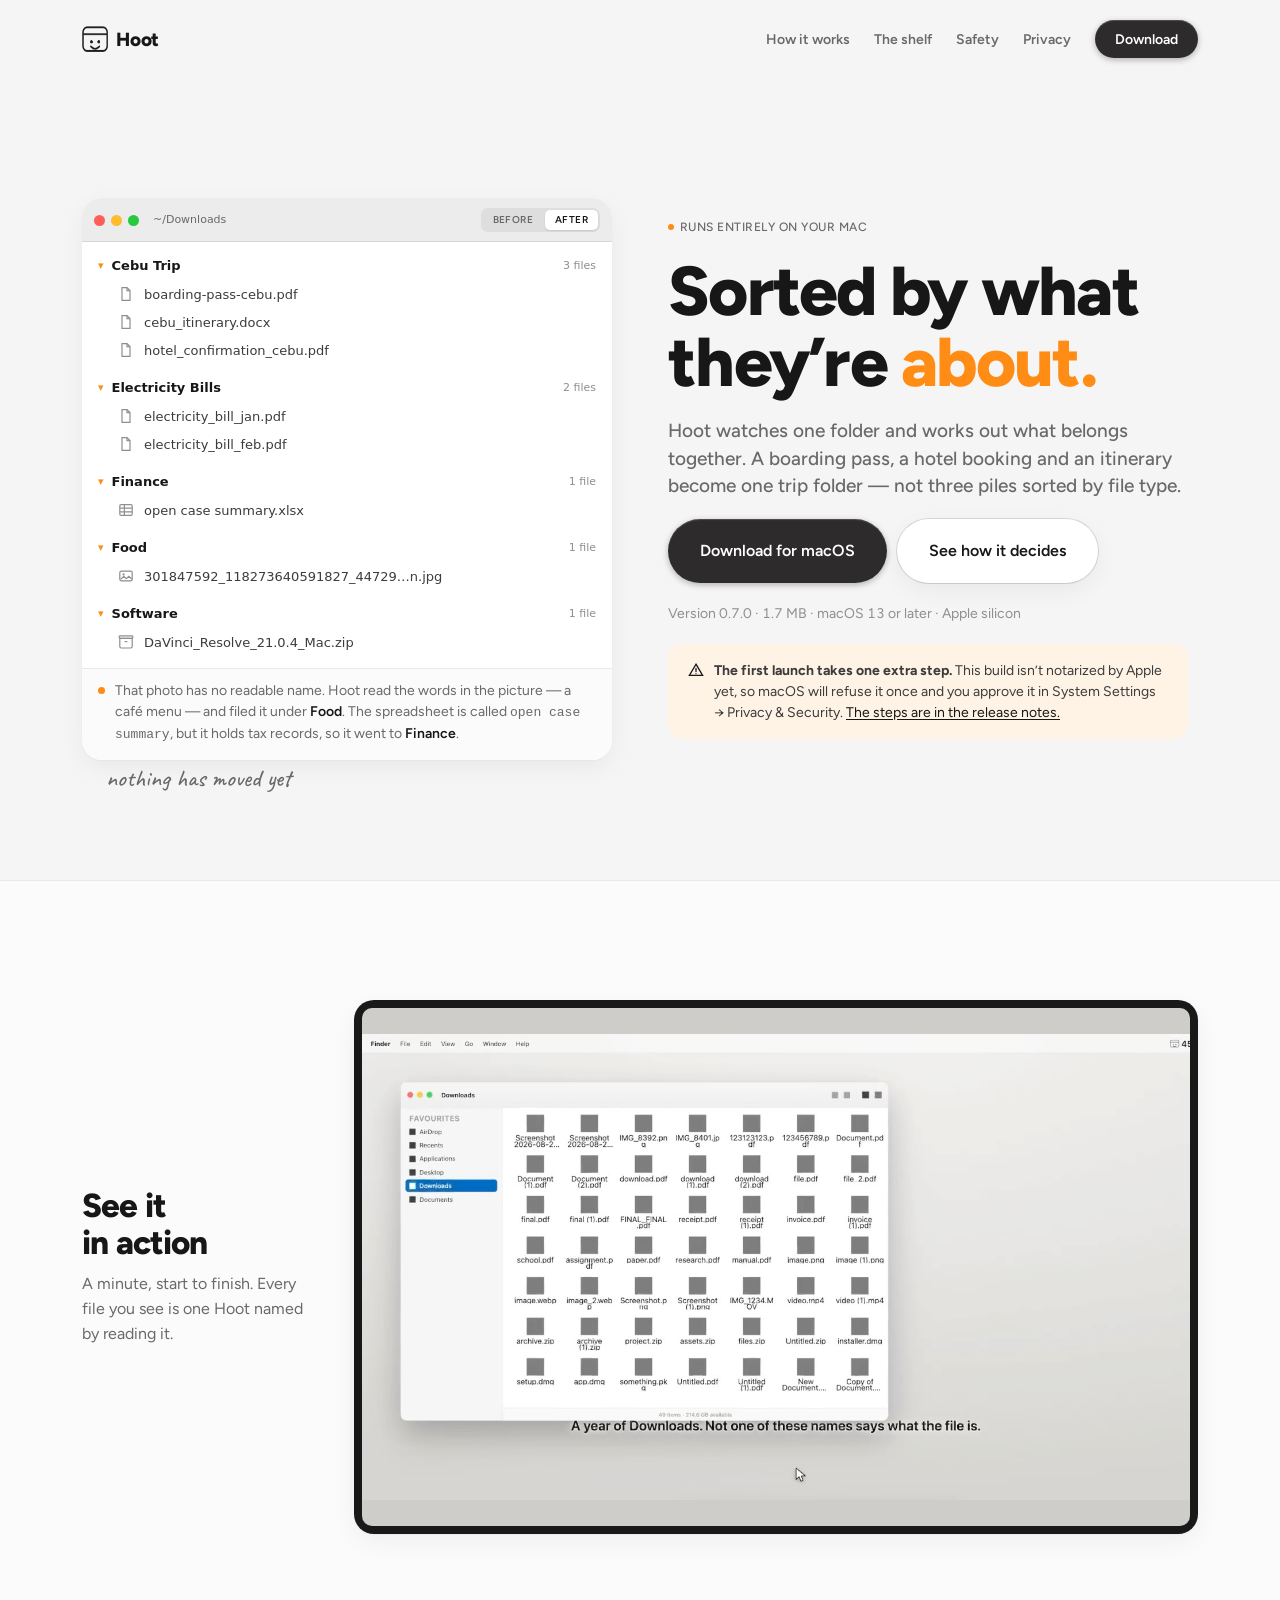
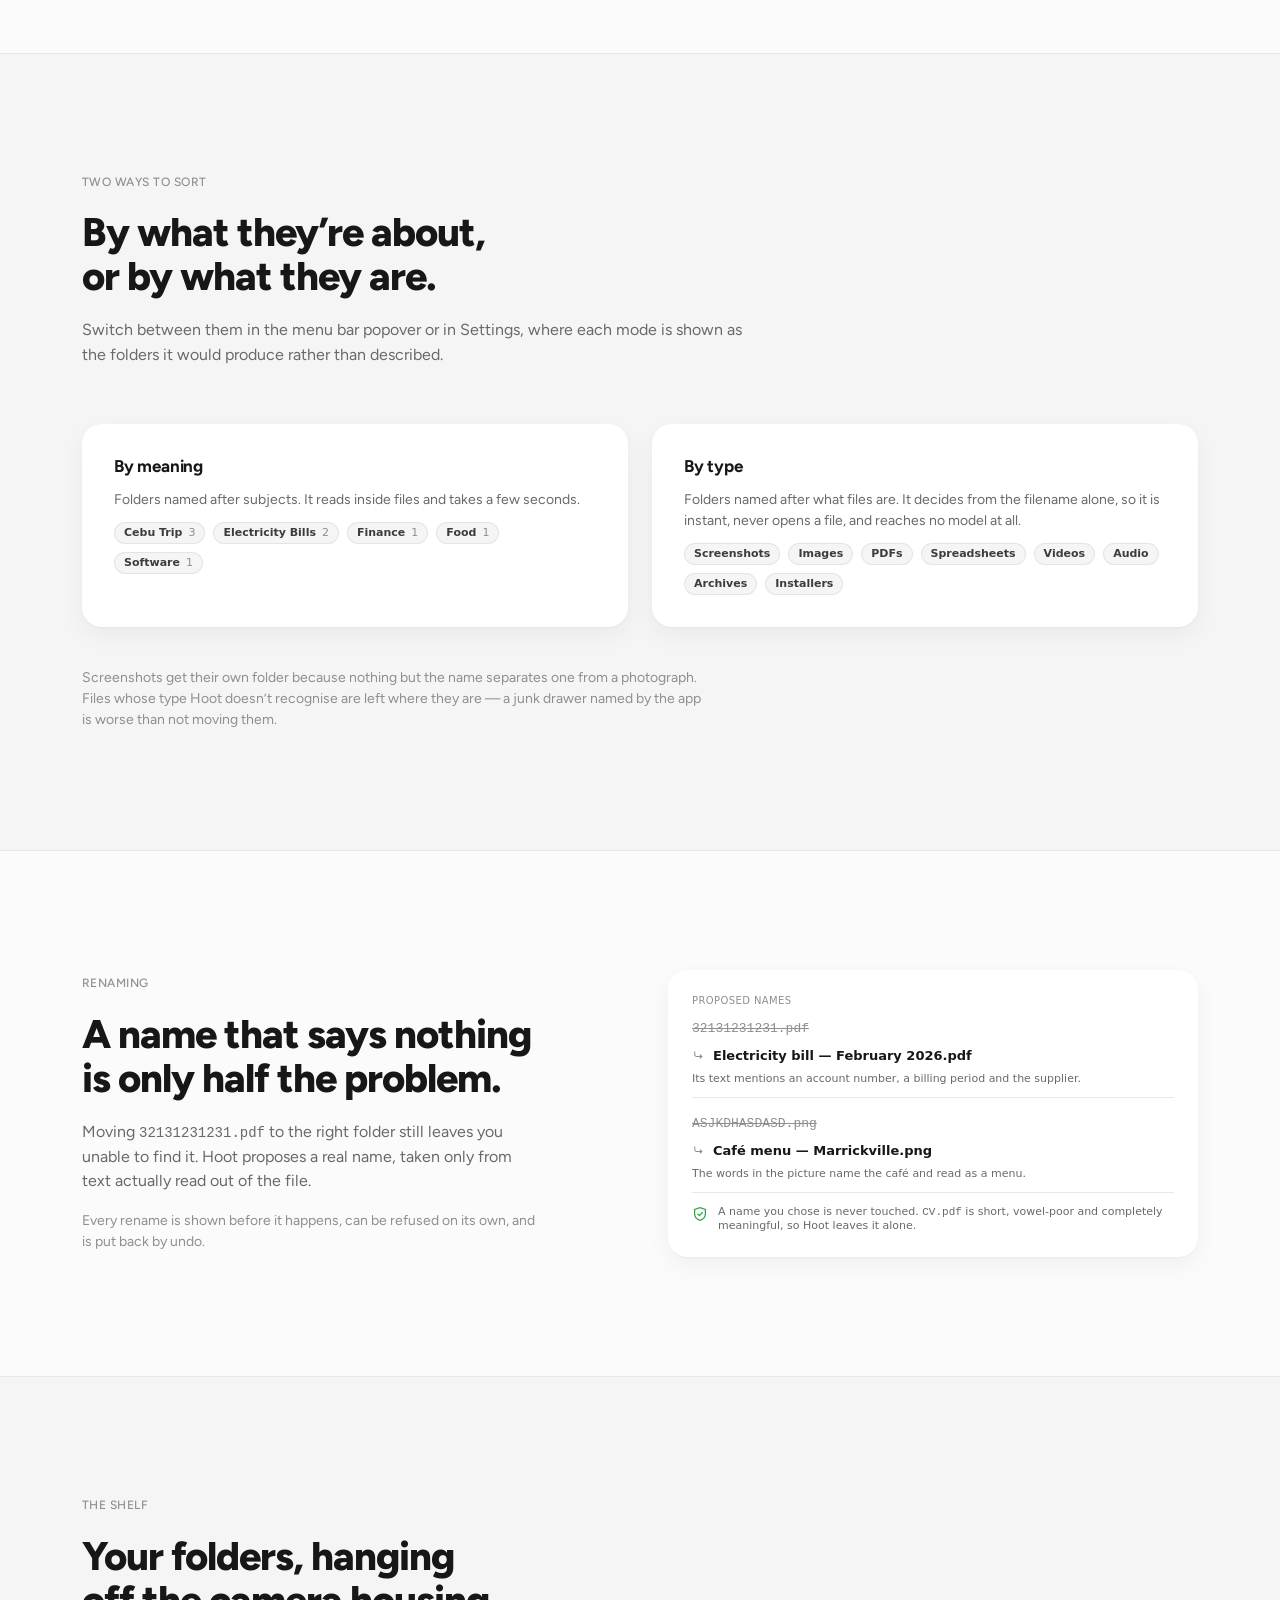
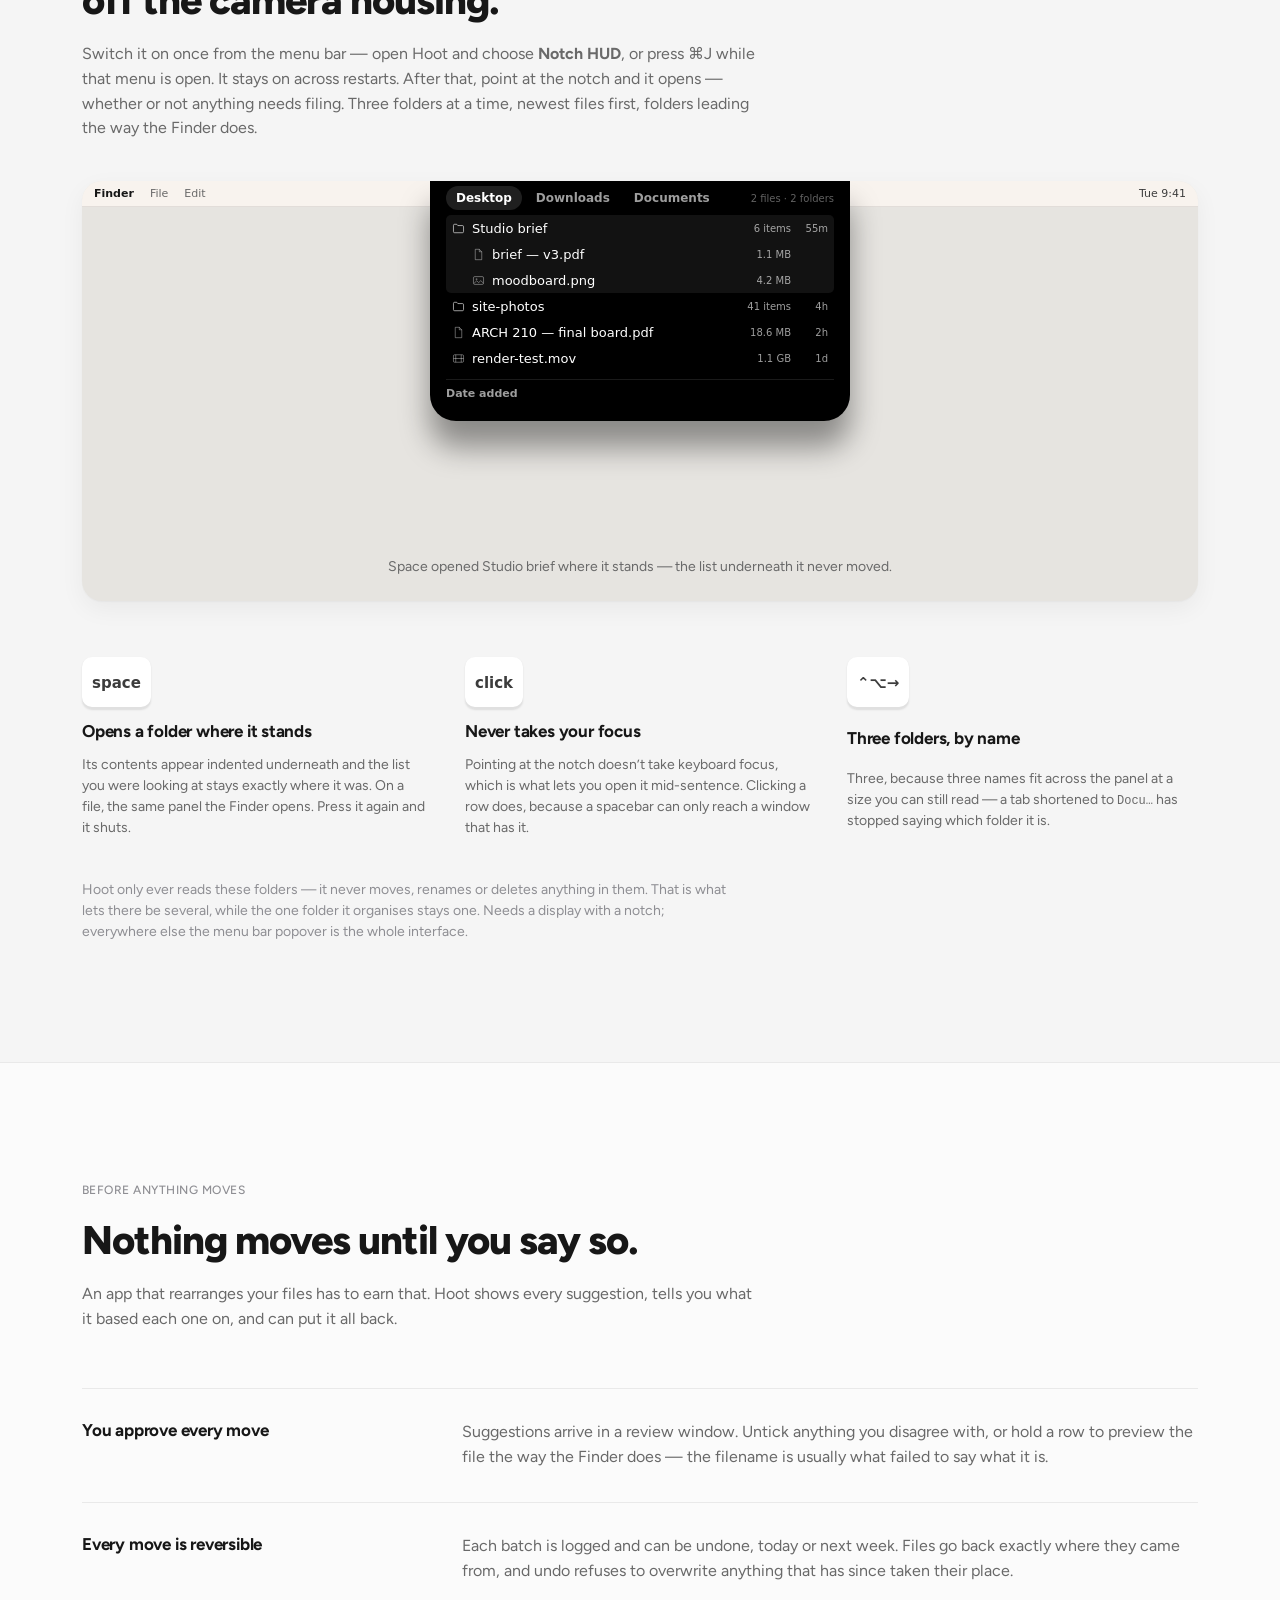
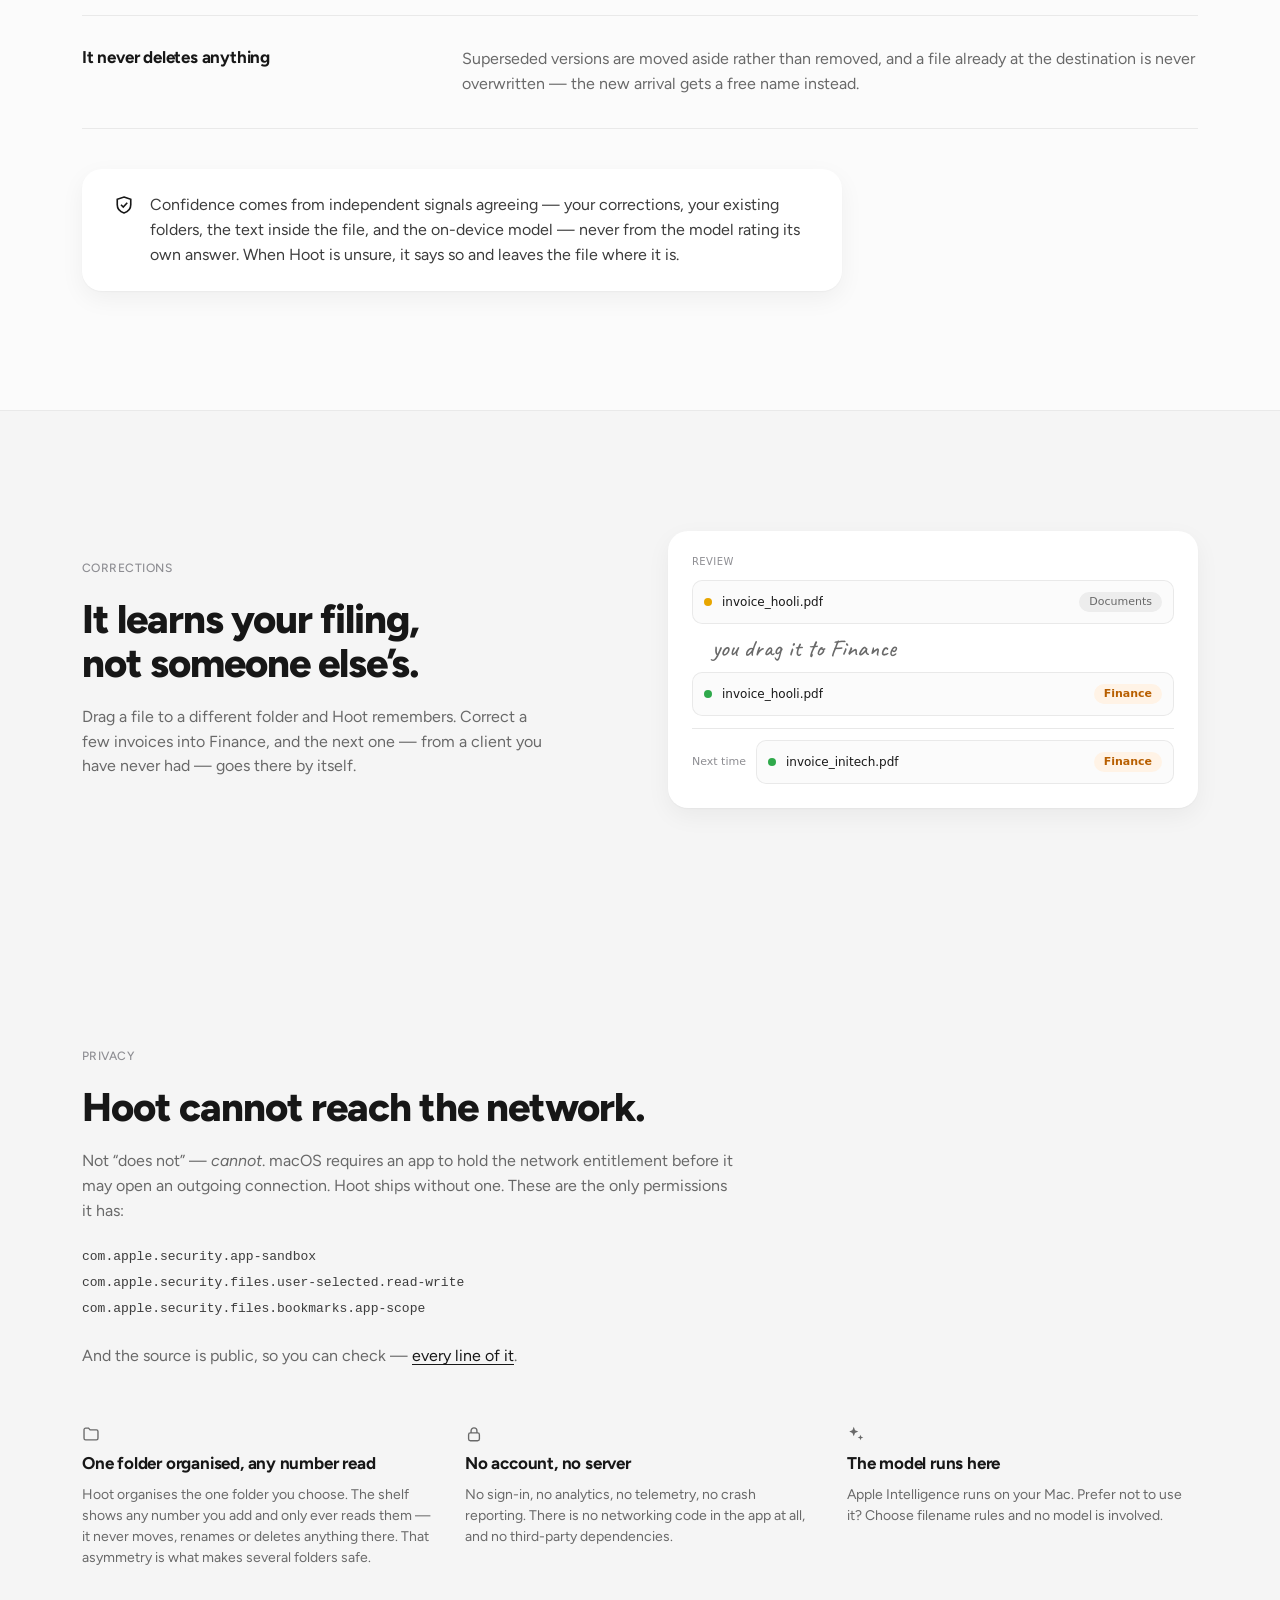
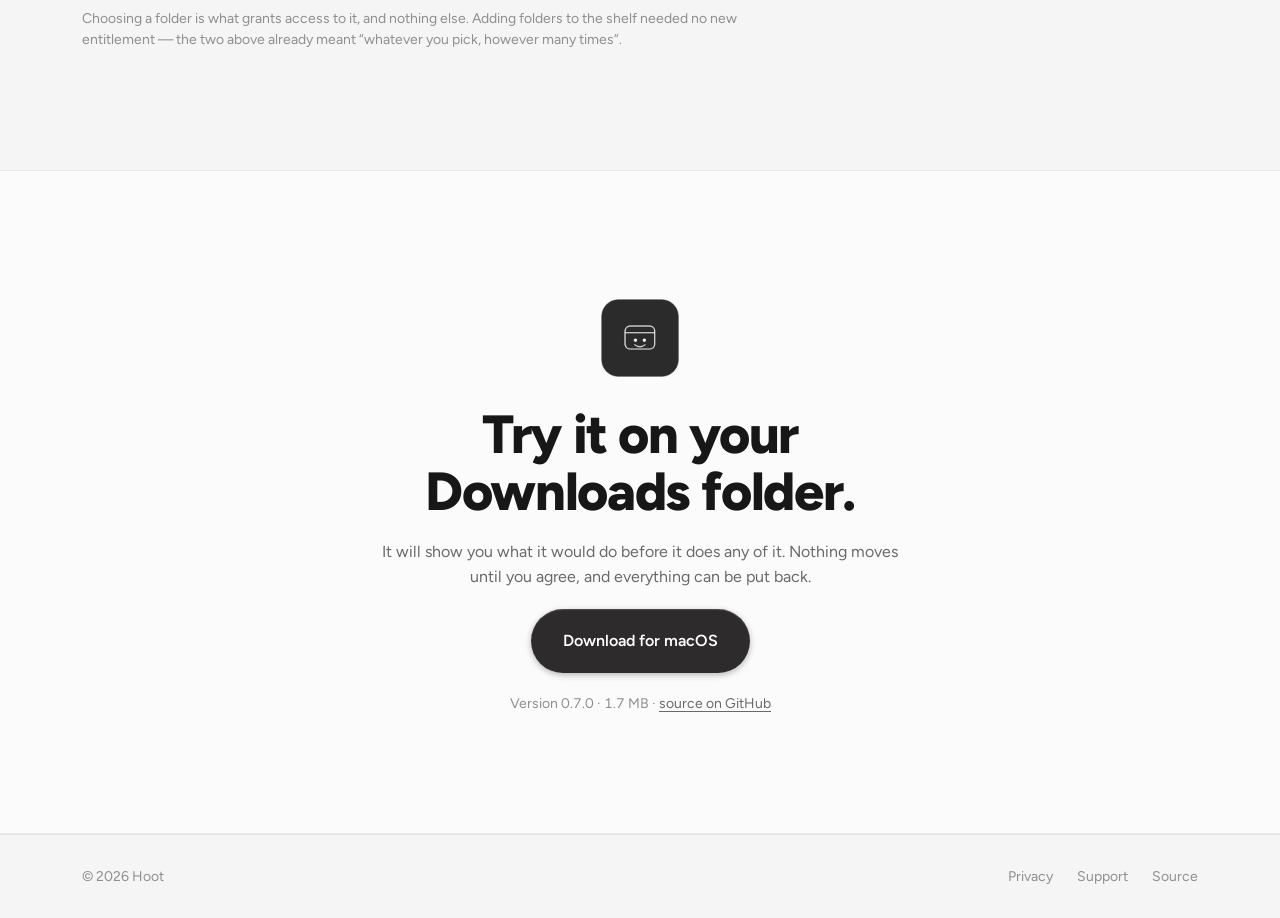
==== commit e1414e9f: "Stop telling people to press a shortcut that does something else The page said "Press ⌘J and the she" ====
--- a/Website/public/index.html
+++ b/Website/public/index.html
@@ -248,7 +248,7 @@
     <div class="wrap" data-reveal>
       <span class="eyebrow">The shelf</span>
       <h2 style="font: var(--text-display-3); font-size: clamp(30px, 3.4vw, 40px); max-width: 700px;">Your folders, hanging off the camera housing.</h2>
-      <p class="lede" style="margin-block: var(--space-8) var(--space-11); max-width: 680px;">Press ⌘J and the shelf comes down at the notch. Point at it and it opens — whether or not anything needs filing. Three folders at a time, newest files first, folders leading the way the Finder does.</p>
+      <p class="lede" style="margin-block: var(--space-8) var(--space-11); max-width: 680px;">Switch it on once from the menu bar — open Hoot and choose <strong>Notch HUD</strong>, or press ⌘J while that menu is open. It stays on across restarts. After that, point at the notch and it opens — whether or not anything needs filing. Three folders at a time, newest files first, folders leading the way the Finder does.</p>
 
       <div class="stage">
         <div class="menubar" aria-hidden="true">
@@ -279,7 +279,7 @@
           <p>Its contents appear indented underneath and the list you were looking at stays exactly where it was. On a file, the same panel the Finder opens. Press it again and it shuts.</p>
         </div>
         <div>
-          <span class="keycap">⌘J</span>
+          <span class="keycap">click</span>
           <h3>Never takes your focus</h3>
           <p>Pointing at the notch doesn’t take keyboard focus, which is what lets you open it mid-sentence. Clicking a row does, because a spacebar can only reach a window that has it.</p>
         </div>
